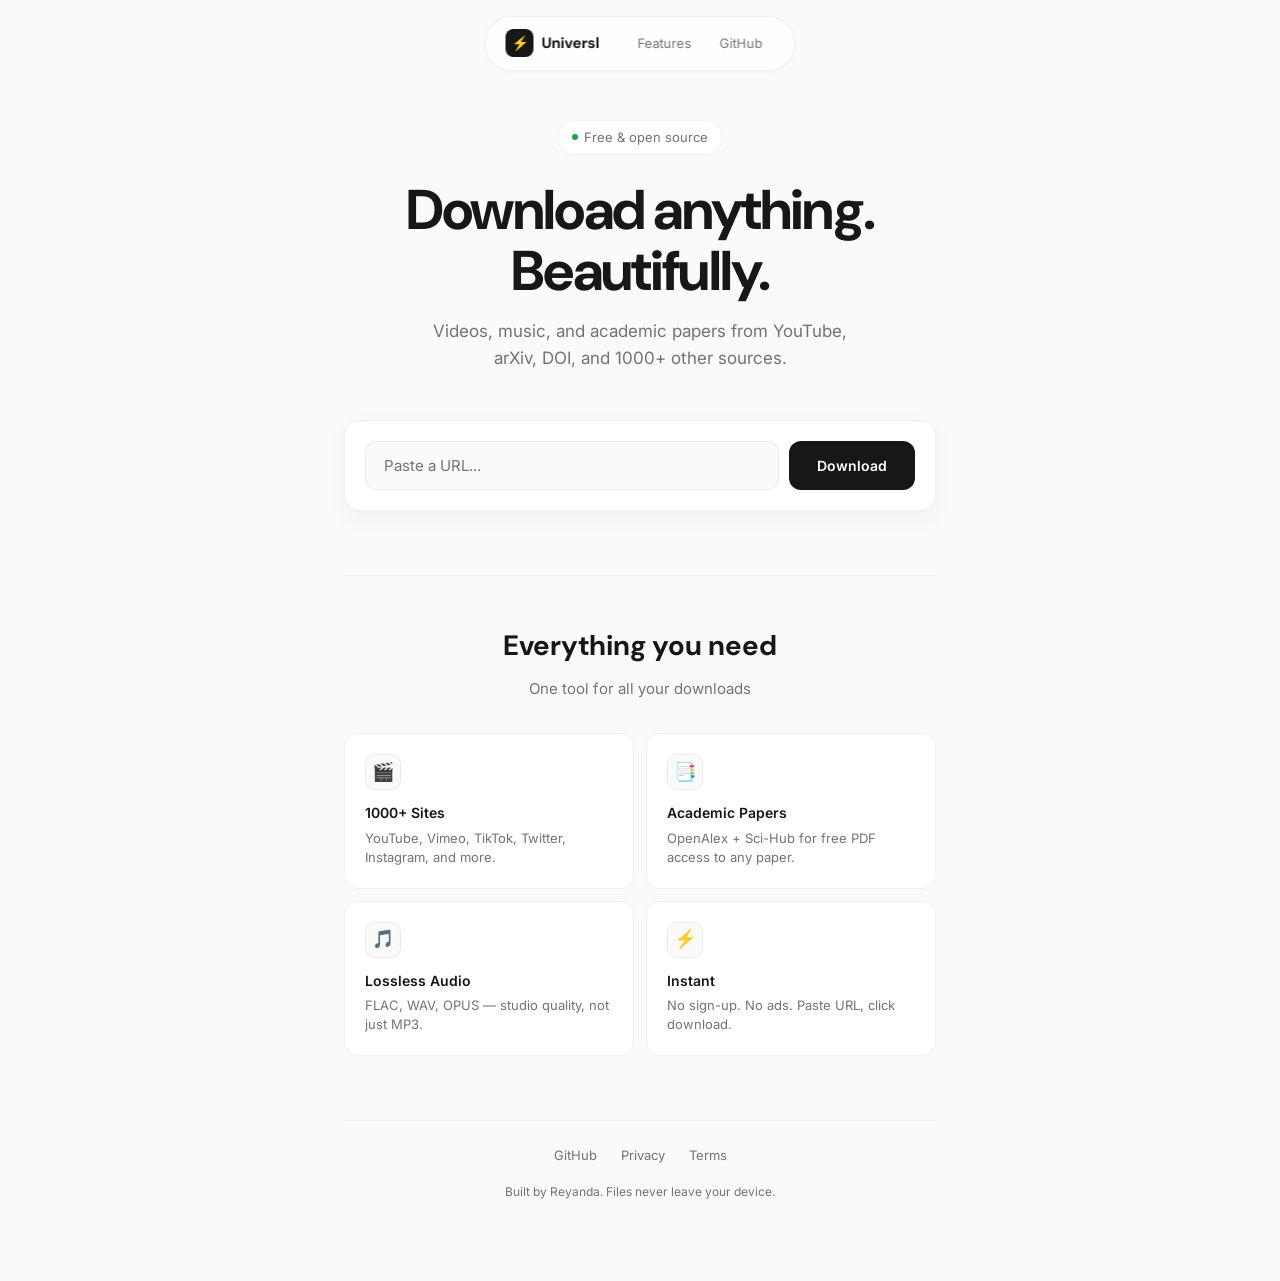
==== docs/index.html @ 2b80c31d "Add static GitHub Pages site with Sci-Hub integration - Single-file static site (docs/index.html) - " ====
<!DOCTYPE html>
<html lang="en">
<head>
    <meta charset="UTF-8">
    <meta name="viewport" content="width=device-width, initial-scale=1.0">
    <title>Universl — Download Anything</title>
    <link rel="preconnect" href="https://fonts.googleapis.com">
    <link rel="preconnect" href="https://fonts.gstatic.com" crossorigin>
    <link href="https://fonts.googleapis.com/css2?family=Inter:wght@400;500;600;700&family=DM+Sans:wght@500;700&display=swap" rel="stylesheet">
    <style>
        *, *::before, *::after { margin: 0; padding: 0; box-sizing: border-box; }

        :root {
            --bg: #fafafa;
            --fg: #171717;
            --card: #ffffff;
            --muted: #737373;
            --border: rgba(0,0,0,0.06);
            --border-strong: rgba(0,0,0,0.1);
            --primary: #171717;
            --primary-fg: #ffffff;
            --success: #16a34a;
            --error: #dc2626;
            --radius: 1rem;
            --font-body: 'Inter', -apple-system, sans-serif;
            --font-display: 'DM Sans', -apple-system, sans-serif;
        }

        @media (prefers-color-scheme: dark) {
            :root {
                --bg: #0a0a0a;
                --fg: #ededed;
                --card: #141414;
                --muted: #a3a3a3;
                --border: rgba(255,255,255,0.06);
                --border-strong: rgba(255,255,255,0.1);
                --primary: #ededed;
                --primary-fg: #0a0a0a;
            }
        }

        body {
            font-family: var(--font-body);
            background: var(--bg);
            color: var(--fg);
            min-height: 100vh;
            -webkit-font-smoothing: antialiased;
            line-height: 1.6;
        }

        @keyframes fade-up {
            from { opacity: 0; transform: translateY(16px); }
            to { opacity: 1; transform: translateY(0); }
        }

        @keyframes fade-in { from { opacity: 0; } to { opacity: 1; } }

        @keyframes pulse-ring {
            0% { transform: scale(0.9); opacity: 1; }
            100% { transform: scale(1.5); opacity: 0; }
        }

        @keyframes spin { to { transform: rotate(360deg); } }

        .animate-fade-up { animation: fade-up 0.5s ease-out both; }

        /* Navbar */
        .navbar {
            position: fixed; top: 16px; left: 50%; transform: translateX(-50%); z-index: 100;
            display: flex; align-items: center; gap: 10px; padding: 10px 20px;
            background: rgba(255,255,255,0.8); backdrop-filter: blur(20px) saturate(180%);
            -webkit-backdrop-filter: blur(20px) saturate(180%);
            border: 1px solid var(--border); border-radius: 100px;
            box-shadow: 0 1px 3px rgba(0,0,0,0.04);
        }

        @media (prefers-color-scheme: dark) { .navbar { background: rgba(20,20,20,0.8); } }

        .nav-logo { display: flex; align-items: center; gap: 8px; text-decoration: none; color: var(--fg); }
        .nav-logo-icon { width: 28px; height: 28px; background: var(--fg); border-radius: 8px; display: flex; align-items: center; justify-content: center; font-size: 14px; }
        .nav-logo-text { font-family: var(--font-display); font-weight: 700; font-size: 15px; }

        .nav-links { display: flex; align-items: center; gap: 4px; margin-left: 16px; }
        .nav-link { padding: 6px 12px; font-size: 13px; color: var(--muted); text-decoration: none; border-radius: 100px; transition: all 0.2s; }
        .nav-link:hover { color: var(--fg); background: var(--border); }

        /* Container */
        .container { max-width: 640px; margin: 0 auto; padding: 120px 24px 80px; }

        /* Hero */
        .hero { text-align: center; margin-bottom: 48px; }

        .pill-badge {
            display: inline-flex; align-items: center; gap: 6px; padding: 6px 14px;
            background: var(--card); border: 1px solid var(--border); border-radius: 100px;
            font-size: 13px; color: var(--muted); margin-bottom: 24px;
            animation: fade-up 0.5s ease-out both;
        }

        .pill-dot { width: 6px; height: 6px; background: var(--success); border-radius: 50%; animation: pulse-ring 2s ease-out infinite; }

        .hero h1 {
            font-family: var(--font-display); font-size: clamp(36px, 8vw, 56px);
            font-weight: 700; line-height: 1.1; letter-spacing: -0.03em;
            animation: fade-up 0.5s ease-out 0.1s both;
        }

        .hero p { margin-top: 16px; font-size: 17px; color: var(--muted); max-width: 440px; margin-left: auto; margin-right: auto; animation: fade-up 0.5s ease-out 0.2s both; }

        /* Input Card */
        .input-card {
            background: var(--card); border: 1px solid var(--border); border-radius: 16px; padding: 20px;
            box-shadow: 0 1px 3px rgba(0,0,0,0.02), 0 8px 24px rgba(0,0,0,0.04);
            animation: fade-up 0.5s ease-out 0.3s both;
        }

        .input-row { display: flex; gap: 10px; }

        .url-input {
            flex: 1; padding: 14px 18px; background: var(--bg); border: 1px solid var(--border);
            border-radius: 12px; font-size: 15px; font-family: var(--font-body); color: var(--fg);
            transition: all 0.2s;
        }

        .url-input:focus { outline: none; border-color: var(--border-strong); box-shadow: 0 0 0 4px rgba(0,0,0,0.03); }
        @media (prefers-color-scheme: dark) { .url-input:focus { box-shadow: 0 0 0 4px rgba(255,255,255,0.03); } }
        .url-input::placeholder { color: var(--muted); }

        /* Button */
        .btn-primary {
            padding: 14px 28px; background: var(--primary); color: var(--primary-fg); border: none;
            border-radius: 12px; font-size: 14px; font-weight: 600; font-family: var(--font-body);
            cursor: pointer; transition: all 0.2s cubic-bezier(0.4,0,0.2,1); white-space: nowrap;
            display: flex; align-items: center; gap: 8px;
        }

        .btn-primary:hover { transform: scale(1.02); box-shadow: 0 4px 12px rgba(0,0,0,0.15); }
        .btn-primary:active { transform: scale(0.98); }
        .btn-primary:disabled { opacity: 0.5; cursor: not-allowed; transform: none; }

        .btn-primary .spinner { display: none; width: 16px; height: 16px; border: 2px solid rgba(255,255,255,0.3); border-top-color: currentColor; border-radius: 50%; animation: spin 0.7s linear infinite; }
        .btn-primary.loading .spinner { display: block; }
        .btn-primary.loading .btn-label { display: none; }

        /* Type Badge */
        .type-badge {
            display: none; align-items: center; gap: 10px; padding: 12px 16px;
            background: var(--bg); border: 1px solid var(--border); border-radius: 12px;
            margin-top: 12px; animation: fade-in 0.3s ease-out;
        }
        .type-badge.active { display: flex; }

        .type-icon { width: 36px; height: 36px; background: var(--card); border: 1px solid var(--border); border-radius: 10px; display: flex; align-items: center; justify-content: center; font-size: 18px; }
        .type-info { flex: 1; }
        .type-label { font-size: 14px; font-weight: 600; }
        .type-hint { font-size: 12px; color: var(--muted); }

        /* Options */
        .options { display: none; margin-top: 16px; padding-top: 16px; border-top: 1px solid var(--border); animation: fade-in 0.3s ease-out; }
        .options.active { display: block; }
        .options-label { font-size: 12px; font-weight: 600; color: var(--muted); text-transform: uppercase; letter-spacing: 0.05em; margin-bottom: 12px; }

        /* Quality Grid */
        .quality-grid { display: grid; grid-template-columns: repeat(3, 1fr); gap: 8px; margin-bottom: 16px; }

        .quality-card {
            position: relative; padding: 16px 12px; background: var(--bg); border: 1.5px solid var(--border);
            border-radius: 12px; cursor: pointer; transition: all 0.2s cubic-bezier(0.4,0,0.2,1); text-align: center;
        }
        .quality-card:hover { border-color: var(--border-strong); transform: translateY(-1px); }
        .quality-card.selected { border-color: var(--fg); background: var(--fg); }
        .quality-card.selected .quality-res, .quality-card.selected .quality-desc { color: var(--primary-fg); }

        .quality-badge { position: absolute; top: -6px; right: -6px; padding: 2px 8px; background: var(--fg); color: var(--primary-fg); font-size: 9px; font-weight: 700; border-radius: 6px; letter-spacing: 0.05em; }
        .quality-card.selected .quality-badge { background: var(--primary-fg); color: var(--fg); }

        .quality-res { font-family: var(--font-display); font-size: 18px; font-weight: 700; color: var(--fg); }
        .quality-desc { font-size: 11px; color: var(--muted); margin-top: 2px; }

        /* Audio Toggle */
        .audio-toggle { display: flex; background: var(--bg); border: 1px solid var(--border); border-radius: 10px; padding: 3px; margin-bottom: 16px; }
        .audio-toggle-btn {
            flex: 1; padding: 10px; background: transparent; border: none; border-radius: 8px;
            font-size: 13px; font-weight: 500; font-family: var(--font-body); color: var(--muted);
            cursor: pointer; transition: all 0.2s; display: flex; align-items: center; justify-content: center; gap: 6px;
        }
        .audio-toggle-btn.active { background: var(--card); color: var(--fg); box-shadow: 0 1px 3px rgba(0,0,0,0.06); }

        /* Audio Formats */
        .audio-formats { display: none; gap: 6px; margin-bottom: 16px; flex-wrap: wrap; }
        .audio-formats.active { display: flex; }

        .audio-chip {
            padding: 8px 14px; background: var(--bg); border: 1.5px solid var(--border); border-radius: 100px;
            font-size: 12px; font-weight: 500; cursor: pointer; transition: all 0.2s;
            display: flex; align-items: center; gap: 6px;
        }
        .audio-chip:hover { border-color: var(--border-strong); }
        .audio-chip.selected { background: var(--fg); border-color: var(--fg); color: var(--primary-fg); }

        .lossless-badge { font-size: 9px; padding: 2px 6px; background: rgba(22,163,74,0.1); color: var(--success); border-radius: 100px; font-weight: 600; }
        .audio-chip.selected .lossless-badge { background: rgba(255,255,255,0.2); color: var(--primary-fg); }

        /* Toggle */
        .toggle-row { display: flex; align-items: center; justify-content: space-between; padding-top: 12px; border-top: 1px solid var(--border); }
        .toggle-text { font-size: 13px; color: var(--muted); }
        .toggle {
            position: relative; width: 40px; height: 22px; background: var(--border-strong);
            border-radius: 11px; cursor: pointer; transition: background 0.2s;
        }
        .toggle.active { background: var(--fg); }
        .toggle::after { content: ''; position: absolute; top: 3px; left: 3px; width: 16px; height: 16px; background: var(--card); border-radius: 50%; transition: transform 0.2s; box-shadow: 0 1px 2px rgba(0,0,0,0.1); }
        .toggle.active::after { transform: translateX(18px); background: var(--primary-fg); }

        /* Progress */
        .progress-section { display: none; margin-top: 20px; animation: fade-in 0.3s ease-out; }
        .progress-section.active { display: block; }

        .progress-card { background: var(--card); border: 1px solid var(--border); border-radius: 16px; padding: 20px; box-shadow: 0 1px 3px rgba(0,0,0,0.02), 0 8px 24px rgba(0,0,0,0.04); }

        /* Phases */
        .phases { display: flex; justify-content: space-between; margin-bottom: 20px; position: relative; }
        .phases::before { content: ''; position: absolute; top: 14px; left: 44px; right: 44px; height: 2px; background: var(--border); }
        .phase { display: flex; flex-direction: column; align-items: center; gap: 8px; z-index: 1; }
        .phase-dot { width: 30px; height: 30px; border-radius: 50%; background: var(--bg); border: 2px solid var(--border); display: flex; align-items: center; justify-content: center; font-size: 12px; font-weight: 600; color: var(--muted); transition: all 0.3s; }
        .phase.active .phase-dot { background: var(--fg); border-color: var(--fg); color: var(--primary-fg); box-shadow: 0 0 0 4px rgba(0,0,0,0.06); }
        @media (prefers-color-scheme: dark) { .phase.active .phase-dot { box-shadow: 0 0 0 4px rgba(255,255,255,0.06); } }
        .phase.done .phase-dot { background: var(--success); border-color: var(--success); color: white; }
        .phase-label { font-size: 11px; font-weight: 500; color: var(--muted); }
        .phase.active .phase-label { color: var(--fg); font-weight: 600; }
        .phase.done .phase-label { color: var(--success); }

        /* Progress Bar */
        .progress-bar { height: 6px; background: var(--border); border-radius: 3px; overflow: hidden; margin-bottom: 16px; }
        .progress-fill { height: 100%; background: var(--fg); border-radius: 3px; transition: width 0.3s ease; width: 0%; }

        /* Stats */
        .stats { display: grid; grid-template-columns: repeat(4, 1fr); gap: 12px; }
        .stat { text-align: center; }
        .stat-label { font-size: 10px; text-transform: uppercase; letter-spacing: 0.05em; color: var(--muted); margin-bottom: 4px; }
        .stat-value { font-family: var(--font-display); font-size: 16px; font-weight: 700; }

        /* Status Bar */
        .status-bar { display: none; align-items: center; gap: 8px; margin-top: 16px; padding: 12px 16px; border-radius: 12px; font-size: 13px; font-weight: 500; animation: fade-in 0.3s ease-out; }
        .status-bar.active { display: flex; }
        .status-bar.loading { background: var(--bg); border: 1px solid var(--border); color: var(--fg); }
        .status-bar.success { background: rgba(22,163,74,0.08); border: 1px solid rgba(22,163,74,0.2); color: var(--success); }
        .status-bar.error { background: rgba(220,38,38,0.08); border: 1px solid rgba(220,38,38,0.2); color: var(--error); }
        .status-dot { width: 8px; height: 8px; border-radius: 50%; background: currentColor; animation: pulse-ring 1.5s ease-out infinite; }

        /* Paper Info */
        .paper-info { display: none; margin-top: 16px; padding: 16px; background: var(--bg); border: 1px solid var(--border); border-radius: 12px; animation: fade-in 0.3s ease-out; }
        .paper-info.active { display: block; }
        .paper-title { font-size: 14px; font-weight: 600; margin-bottom: 6px; line-height: 1.4; }
        .paper-authors { font-size: 12px; color: var(--muted); margin-bottom: 8px; }
        .paper-meta { display: flex; gap: 16px; font-size: 11px; color: var(--muted); }

        /* Features */
        .features { margin-top: 64px; padding-top: 48px; border-top: 1px solid var(--border); }
        .features h2 { font-family: var(--font-display); font-size: 28px; font-weight: 700; text-align: center; margin-bottom: 8px; }
        .features > p { text-align: center; color: var(--muted); font-size: 15px; margin-bottom: 32px; }

        .feature-grid { display: grid; grid-template-columns: repeat(2, 1fr); gap: 12px; }
        .feature-card { padding: 20px; background: var(--card); border: 1px solid var(--border); border-radius: 14px; transition: all 0.2s cubic-bezier(0.4,0,0.2,1); }
        .feature-card:hover { transform: translateY(-2px); box-shadow: 0 4px 12px rgba(0,0,0,0.04); }
        .feature-icon { width: 36px; height: 36px; background: var(--bg); border: 1px solid var(--border); border-radius: 10px; display: flex; align-items: center; justify-content: center; font-size: 18px; margin-bottom: 12px; }
        .feature-title { font-size: 14px; font-weight: 600; margin-bottom: 4px; }
        .feature-desc { font-size: 13px; color: var(--muted); line-height: 1.5; }

        /* Footer */
        .footer { margin-top: 64px; padding-top: 24px; border-top: 1px solid var(--border); text-align: center; }
        .footer-links { display: flex; justify-content: center; gap: 24px; margin-bottom: 16px; }
        .footer-link { font-size: 13px; color: var(--muted); text-decoration: none; transition: color 0.2s; }
        .footer-link:hover { color: var(--fg); }
        .footer-copy { font-size: 12px; color: var(--muted); }

        @media (max-width: 480px) {
            .container { padding: 100px 16px 60px; }
            .quality-grid { grid-template-columns: repeat(2, 1fr); }
            .feature-grid { grid-template-columns: 1fr; }
            .stats { grid-template-columns: repeat(2, 1fr); }
            .nav-links { display: none; }
        }
    </style>
</head>
<body>
    <nav class="navbar">
        <a href="/" class="nav-logo">
            <div class="nav-logo-icon">⚡</div>
            <span class="nav-logo-text">Universl</span>
        </a>
        <div class="nav-links">
            <a href="#features" class="nav-link">Features</a>
            <a href="https://github.com/Reyanda/youtube-downloader" target="_blank" class="nav-link">GitHub</a>
        </div>
    </nav>

    <div class="container">
        <section class="hero">
            <div class="pill-badge">
                <span class="pill-dot"></span>
                Free & open source
            </div>
            <h1>Download anything.<br>Beautifully.</h1>
            <p>Videos, music, and academic papers from YouTube, arXiv, DOI, and 1000+ other sources.</p>
        </section>

        <div class="input-card">
            <div class="input-row">
                <input type="text" class="url-input" id="urlInput" placeholder="Paste a URL..." autocomplete="off" spellcheck="false">
                <button class="btn-primary" id="downloadBtn" onclick="startDownload()">
                    <span class="btn-label">Download</span>
                    <div class="spinner"></div>
                </button>
            </div>

            <div class="type-badge" id="typeBadge">
                <div class="type-icon" id="typeIcon">🎬</div>
                <div class="type-info">
                    <div class="type-label" id="typeLabel">Video</div>
                    <div class="type-hint" id="typeHint">YouTube, Vimeo, TikTok + 1000 more</div>
                </div>
            </div>

            <div class="options" id="optionsPanel">
                <div id="videoOptions">
                    <div class="options-label">Quality</div>
                    <div class="quality-grid">
                        <div class="quality-card" data-q="2160p" onclick="pickQuality(this)">
                            <span class="quality-badge">4K</span>
                            <div class="quality-res">2160p</div>
                            <div class="quality-desc">Ultra HD</div>
                        </div>
                        <div class="quality-card" data-q="1440p" onclick="pickQuality(this)">
                            <span class="quality-badge">2K</span>
                            <div class="quality-res">1440p</div>
                            <div class="quality-desc">Quad HD</div>
                        </div>
                        <div class="quality-card selected" data-q="1080p" onclick="pickQuality(this)">
                            <span class="quality-badge">FHD</span>
                            <div class="quality-res">1080p</div>
                            <div class="quality-desc">Full HD</div>
                        </div>
                        <div class="quality-card" data-q="720p" onclick="pickQuality(this)">
                            <span class="quality-badge">HD</span>
                            <div class="quality-res">720p</div>
                            <div class="quality-desc">Standard</div>
                        </div>
                        <div class="quality-card" data-q="480p" onclick="pickQuality(this)">
                            <div class="quality-res">480p</div>
                            <div class="quality-desc">Mobile</div>
                        </div>
                        <div class="quality-card" data-q="360p" onclick="pickQuality(this)">
                            <div class="quality-res">360p</div>
                            <div class="quality-desc">Light</div>
                        </div>
                    </div>

                    <div class="options-label">Audio</div>
                    <div class="audio-toggle">
                        <button class="audio-toggle-btn active" data-mode="video" onclick="setMode('video')">🎬 Video + Audio</button>
                        <button class="audio-toggle-btn" data-mode="audio" onclick="setMode('audio')">🎵 Audio Only</button>
                    </div>

                    <div class="audio-formats" id="audioFormats">
                        <div class="audio-chip" data-fmt="mp3" onclick="pickAudio(this)">MP3 <span style="color:var(--muted);font-size:10px">320k</span></div>
                        <div class="audio-chip" data-fmt="flac" onclick="pickAudio(this)">FLAC <span class="lossless-badge">Lossless</span></div>
                        <div class="audio-chip" data-fmt="wav" onclick="pickAudio(this)">WAV <span class="lossless-badge">Lossless</span></div>
                        <div class="audio-chip" data-fmt="opus" onclick="pickAudio(this)">OPUS <span style="color:var(--muted);font-size:10px">256k</span></div>
                        <div class="audio-chip" data-fmt="aac" onclick="pickAudio(this)">AAC <span style="color:var(--muted);font-size:10px">256k</span></div>
                    </div>

                    <div class="toggle-row">
                        <span class="toggle-text">Include subtitles</span>
                        <div class="toggle" id="subtitlesToggle" onclick="toggleSubtitles()"></div>
                    </div>
                </div>

                <div id="articleOptions" style="display:none">
                    <div class="options-label">Output</div>
                    <div class="audio-formats active">
                        <div class="audio-chip selected" data-fmt="pdf" onclick="pickArticleFmt(this)">📄 PDF Paper</div>
                        <div class="audio-chip" data-fmt="info" onclick="pickArticleFmt(this)">ℹ️ Metadata Only</div>
                    </div>
                </div>
            </div>
        </div>

        <div class="progress-section" id="progressSection">
            <div class="progress-card">
                <div class="phases">
                    <div class="phase" id="phase1"><div class="phase-dot">1</div><span class="phase-label">Resolve</span></div>
                    <div class="phase" id="phase2"><div class="phase-dot">2</div><span class="phase-label">Fetch</span></div>
                    <div class="phase" id="phase3"><div class="phase-dot">3</div><span class="phase-label">Ready</span></div>
                </div>
                <div class="progress-bar"><div class="progress-fill" id="progressFill"></div></div>
                <div class="stats">
                    <div class="stat"><div class="stat-label">Progress</div><div class="stat-value" id="statProgress">0%</div></div>
                    <div class="stat"><div class="stat-label">Speed</div><div class="stat-value" id="statSpeed">—</div></div>
                    <div class="stat"><div class="stat-label">ETA</div><div class="stat-value" id="statEta">—</div></div>
                    <div class="stat"><div class="stat-label">Status</div><div class="stat-value" id="statStatus">Waiting</div></div>
                </div>
                <div class="paper-info" id="paperInfo">
                    <div class="paper-title" id="paperTitle"></div>
                    <div class="paper-authors" id="paperAuthors"></div>
                    <div class="paper-meta"><span id="paperDoi"></span><span id="paperJournal"></span><span id="paperYear"></span></div>
                </div>
                <div class="status-bar" id="statusBar"><span class="status-dot"></span><span id="statusMsg">Initializing...</span></div>
            </div>
        </div>

        <section class="features" id="features">
            <h2>Everything you need</h2>
            <p>One tool for all your downloads</p>
            <div class="feature-grid">
                <div class="feature-card"><div class="feature-icon">🎬</div><div class="feature-title">1000+ Sites</div><div class="feature-desc">YouTube, Vimeo, TikTok, Twitter, Instagram, and more.</div></div>
                <div class="feature-card"><div class="feature-icon">📑</div><div class="feature-title">Academic Papers</div><div class="feature-desc">OpenAlex + Sci-Hub for free PDF access to any paper.</div></div>
                <div class="feature-card"><div class="feature-icon">🎵</div><div class="feature-title">Lossless Audio</div><div class="feature-desc">FLAC, WAV, OPUS — studio quality, not just MP3.</div></div>
                <div class="feature-card"><div class="feature-icon">⚡</div><div class="feature-title">Instant</div><div class="feature-desc">No sign-up. No ads. Paste URL, click download.</div></div>
            </div>
        </section>

        <footer class="footer">
            <div class="footer-links">
                <a href="https://github.com/Reyanda/youtube-downloader" target="_blank" class="footer-link">GitHub</a>
                <a href="#" class="footer-link">Privacy</a>
                <a href="#" class="footer-link">Terms</a>
            </div>
            <div class="footer-copy">Built by Reyanda. Files never leave your device.</div>
        </footer>
    </div>

    <script>
        // ========== CONFIG ==========
        const COBALT_API = 'https://api.cobalt.tools';
        const OPENALEX_API = 'https://api.openalex.org';
        const UNPAYWALL_EMAIL = 'download@example.com';
        const SCIHUB_URL = 'https://sci-hub.su';

        // ========== STATE ==========
        let type = 'video';
        let quality = '1080p';
        let audioFmt = null;
        let audioMode = 'video';
        let subs = false;
        let articleFmt = 'pdf';

        // ========== URL DETECTION ==========
        const input = document.getElementById('urlInput');
        let debounce;

        input.addEventListener('input', () => {
            clearTimeout(debounce);
            const url = input.value.trim();
            if (url.length > 8) debounce = setTimeout(() => detectType(url), 300);
            else hideType();
        });

        input.addEventListener('keydown', e => { if (e.key === 'Enter') startDownload(); });

        function detectType(url) {
            const u = url.toLowerCase();

            if (/^10\.\d{4,}/.test(u) || /doi\.org\/10\./.test(u) || /dx\.doi\.org\/10\./.test(u)) {
                return showTypeData('doi', '📄', 'Academic Paper (DOI)', 'DOI resolution via OpenAlex');
            }
            if (u.includes('arxiv.org')) {
                return showTypeData('arxiv', '📑', 'arXiv Paper', 'Preprint from arXiv');
            }
            if (u.includes('pubmed') || u.includes('ncbi.nlm.nih.gov')) {
                return showTypeData('pubmed', '🏥', 'PubMed Article', 'Medical literature');
            }
            if (/springer\.com|wiley\.com|sciencedirect\.com|nature\.com|science\.org|ieee\.org|acm\.org/.test(u)) {
                return showTypeData('academic', '📚', 'Academic Article', 'Journal article');
            }

            showTypeData('video', '🎬', 'Video', 'YouTube, Vimeo, TikTok + 1000 more');
        }

        function showTypeData(t, icon, label, hint) {
            type = t;
            document.getElementById('typeIcon').textContent = icon;
            document.getElementById('typeLabel').textContent = label;
            document.getElementById('typeHint').textContent = hint;
            document.getElementById('typeBadge').classList.add('active');
            document.getElementById('optionsPanel').classList.add('active');
            document.getElementById('videoOptions').style.display = t === 'video' ? 'block' : 'none';
            document.getElementById('articleOptions').style.display = t !== 'video' ? 'block' : 'none';
        }

        function hideType() {
            document.getElementById('typeBadge').classList.remove('active');
            document.getElementById('optionsPanel').classList.remove('active');
            type = 'video';
        }

        // ========== QUALITY / AUDIO ==========
        function pickQuality(el) {
            document.querySelectorAll('.quality-card').forEach(c => c.classList.remove('selected'));
            el.classList.add('selected');
            quality = el.dataset.q;
        }

        function setMode(mode) {
            audioMode = mode;
            document.querySelectorAll('.audio-toggle-btn').forEach(b => b.classList.toggle('active', b.dataset.mode === mode));
            document.getElementById('audioFormats').classList.toggle('active', mode === 'audio');
            document.querySelectorAll('.quality-card').forEach(c => c.style.opacity = mode === 'audio' ? '0.4' : '1');
            if (mode === 'audio') {
                quality = 'audio';
                document.querySelectorAll('.quality-card').forEach(c => c.classList.remove('selected'));
            } else {
                const def = document.querySelector('.quality-card[data-q="1080p"]');
                if (def) { def.classList.add('selected'); quality = '1080p'; }
            }
        }

        function pickAudio(el) {
            document.querySelectorAll('.audio-chip[data-fmt]').forEach(c => c.classList.remove('selected'));
            el.classList.add('selected');
            audioFmt = el.dataset.fmt;
        }

        function pickArticleFmt(el) {
            document.querySelectorAll('#articleOptions .audio-chip').forEach(c => c.classList.remove('selected'));
            el.classList.add('selected');
            articleFmt = el.dataset.fmt;
        }

        function toggleSubtitles() {
            subs = !subs;
            document.getElementById('subtitlesToggle').classList.toggle('active', subs);
        }

        // ========== DOWNLOAD ==========
        async function startDownload() {
            const url = input.value.trim();
            if (!url) return;

            const btn = document.getElementById('downloadBtn');
            btn.classList.add('loading');
            btn.disabled = true;
            document.getElementById('progressSection').classList.add('active');
            resetProgress();
            showStatus('loading', 'Resolving...');

            try {
                if (type === 'video') {
                    await downloadVideo(url);
                } else {
                    await downloadPaper(url);
                }
            } catch (err) {
                showStatus('error', err.message || 'Something went wrong');
            }

            btn.classList.remove('loading');
            btn.disabled = false;
        }

        // ========== VIDEO DOWNLOAD (via Cobalt) ==========
        async function downloadVideo(url) {
            setPhase('fetching');
            showStatus('loading', 'Requesting download link...');

            // Map quality to Cobalt format
            const qualityMap = {
                '2160p': '2160', '1440p': '1440', '1080p': '1080',
                '720p': '720', '480p': '480', '360p': '360'
            };

            let downloadFormat = 'mp4';
            let videoQuality = qualityMap[quality] || '1080';

            if (audioMode === 'audio' || quality === 'audio') {
                downloadFormat = audioFmt || 'mp3';
                videoQuality = 'max';
            }

            try {
                const res = await fetch(`${COBALT_API}/`, {
                    method: 'POST',
                    headers: { 'Content-Type': 'application/json', 'Accept': 'application/json' },
                    body: JSON.stringify({
                        url: url,
                        downloadMode: audioMode === 'audio' ? 'audio' : 'auto',
                        audioFormat: audioMode === 'audio' ? (audioFmt || 'mp3') : undefined,
                        videoQuality: videoQuality,
                        filenameStyle: 'basic'
                    })
                });

                const data = await res.json();

                if (data.url) {
                    setPhase('ready');
                    showStatus('success', 'Download ready — saving to your device');

                    // Trigger download
                    const a = document.createElement('a');
                    a.href = data.url;
                    a.download = data.filename || 'download';
                    a.style.display = 'none';
                    document.body.appendChild(a);
                    a.click();
                    setTimeout(() => a.remove(), 5000);

                    updateProgress({ progress: '100', speed: '—', eta: '—', status: 'complete' });
                } else if (data.error) {
                    throw new Error(data.error.message || data.error);
                } else {
                    throw new Error('No download URL received');
                }
            } catch (err) {
                // If Cobalt fails, try alternative approach
                if (err.message.includes('fetch')) {
                    showStatus('loading', 'Trying alternative method...');
                    await downloadVideoFallback(url);
                } else {
                    throw err;
                }
            }
        }

        async function downloadVideoFallback(url) {
            // Alternative: use a redirect-based approach
            showStatus('loading', 'Opening download page...');

            // Create a helper page that explains manual download
            const helperUrl = `https://www.y2mate.com/youtube/${encodeURIComponent(url)}`;
            window.open('https://cobalt.tools/', '_blank');
            showStatus('success', 'Opened Cobalt — paste your URL there');
        }

        // ========== PAPER DOWNLOAD (OpenAlex + Unpaywall) ==========
        async function downloadPaper(url) {
            setPhase('fetching');
            showStatus('loading', 'Searching academic databases...');

            const paperData = await resolvePaper(url);
            if (!paperData) throw new Error('Could not find paper metadata');

            setPhase('encoding');
            showStatus('loading', 'Preparing download...');

            document.getElementById('paperInfo').classList.add('active');
            document.getElementById('paperTitle').textContent = paperData.title;
            document.getElementById('paperAuthors').textContent = (paperData.authors || []).join(', ');
            document.getElementById('paperDoi').textContent = paperData.doi ? `DOI: ${paperData.doi}` : '';
            document.getElementById('paperJournal').textContent = paperData.journal || '';
            document.getElementById('paperYear').textContent = paperData.year || '';

            if (paperData.pdfUrl && articleFmt === 'pdf') {
                setPhase('ready');
                showStatus('success', 'PDF found — downloading');

                const a = document.createElement('a');
                a.href = paperData.pdfUrl;
                a.target = '_blank';
                a.download = `${paperData.title.substring(0, 80)}.pdf`;
                a.style.display = 'none';
                document.body.appendChild(a);
                a.click();
                setTimeout(() => a.remove(), 5000);

                updateProgress({ progress: '100', speed: '—', eta: '—', status: 'complete' });
            } else {
                // Open landing page
                setPhase('ready');
                showStatus('success', 'Opening paper page...');

                if (paperData.url) {
                    window.open(paperData.url, '_blank');
                } else if (paperData.doi) {
                    window.open(`https://doi.org/${paperData.doi}`, '_blank');
                }

                updateProgress({ progress: '100', speed: '—', eta: '—', status: 'complete' });
            }
        }

        async function resolvePaper(url) {
            let doi = null;

            // Extract DOI from various formats
            const doiMatch = url.match(/10\.\d{4,}\/[^\s&?]+/);
            if (doiMatch) doi = doiMatch[0].replace(/[)$]/g, '');

            if (url.includes('doi.org/')) {
                doi = url.split('doi.org/')[1]?.split('?')[0];
            }

            // Handle arXiv
            if (url.includes('arxiv.org')) {
                const arxivMatch = url.match(/(\d+\.\d+)/);
                if (arxivMatch) {
                    const res = await fetch(`https://export.arxiv.org/api/query?id_list=${arxivMatch[1]}`);
                    const text = await res.text();
                    const title = text.match(/<title>(.*?)<\/title>/s)?.[1]?.trim();
                    const summary = text.match(/<summary>(.*?)<\/summary>/s)?.[1]?.trim();
                    const authors = [...text.matchAll(/<name>(.*?)<\/name>/g)].map(m => m[1]);

                    return {
                        title: title || 'arXiv Paper',
                        authors: authors.slice(0, 10),
                        abstract: summary,
                        pdfUrl: `https://arxiv.org/pdf/${arxivMatch[1]}`,
                        url: `https://arxiv.org/abs/${arxivMatch[1]}`,
                        source: 'arXiv'
                    };
                }
            }

            // Try OpenAlex + Unpaywall + Sci-Hub
            if (doi) {
                let paperData = null;

                // 1. Get metadata from OpenAlex
                try {
                    const res = await fetch(`${OPENALEX_API}/works/doi:${doi}`);
                    if (res.ok) {
                        const data = await res.json();
                        const authors = (data.authorships || []).slice(0, 10).map(a => a.author?.display_name).filter(Boolean);
                        const journal = data.primary_location?.source?.display_name;

                        paperData = {
                            title: data.title,
                            authors,
                            doi,
                            journal,
                            year: data.publication_year,
                            url: `https://doi.org/${doi}`,
                            pdfUrl: null,
                            source: 'OpenAlex'
                        };
                    }
                } catch (e) { /* continue */ }

                // 2. Try Unpaywall for open access PDF
                if (paperData) {
                    try {
                        const oaRes = await fetch(`https://api.unpaywall.org/v2/${doi}?email=${UNPAYWALL_EMAIL}`);
                        if (oaRes.ok) {
                            const oa = await oaRes.json();
                            paperData.pdfUrl = oa.best_oa_location?.url_for_pdf || oa.best_oa_location?.url;
                        }
                    } catch (e) { /* continue */ }
                }

                // 3. If no PDF yet, try Sci-Hub
                if (paperData && !paperData.pdfUrl) {
                    try {
                        const scihubRes = await fetch(`${SCIHUB_URL}/${doi}`);
                        if (scihubRes.ok) {
                            const html = await scihubRes.text();
                            // Extract PDF URL from Sci-Hub page
                            const pdfMatch = html.match(/src="(https?:\/\/[^"]*\.pdf[^"]*)"/i) ||
                                             html.match(/location\.href\s*=\s*['"]([^'"]*\.pdf[^'"]*)['"]/i) ||
                                             html.match(/(https?:\/\/[^"'\s]*sci-hub[^"'\s]*\.pdf)/i);
                            if (pdfMatch) {
                                paperData.pdfUrl = pdfMatch[1];
                            } else {
                                // If no direct PDF link, use the Sci-Hub page itself
                                paperData.pdfUrl = `${SCIHUB_URL}/${doi}`;
                            }
                            paperData.scihub = true;
                        }
                    } catch (e) { /* continue */ }
                }

                if (paperData) return paperData;
            }

            // Try OpenAlex search (for URLs without DOI)
            try {
                const searchRes = await fetch(`${OPENALEX_API}/works?search=${encodeURIComponent(url)}&per_page=1`);
                if (searchRes.ok) {
                    const searchData = await searchRes.json();
                    if (searchData.results?.length) {
                        const work = searchData.results[0];
                        const authors = (work.authorships || []).slice(0, 10).map(a => a.author?.display_name).filter(Boolean);
                        const foundDoi = work.doi?.replace('https://doi.org/', '');

                        let pdfUrl = null;

                        // Try Unpaywall
                        if (foundDoi) {
                            try {
                                const oaRes = await fetch(`https://api.unpaywall.org/v2/${foundDoi}?email=${UNPAYWALL_EMAIL}`);
                                if (oaRes.ok) {
                                    const oa = await oaRes.json();
                                    pdfUrl = oa.best_oa_location?.url_for_pdf || oa.best_oa_location?.url;
                                }
                            } catch (e) { /* continue */ }
                        }

                        // Try Sci-Hub if still no PDF
                        if (!pdfUrl && foundDoi) {
                            try {
                                const scihubRes = await fetch(`${SCIHUB_URL}/${foundDoi}`);
                                if (scihubRes.ok) {
                                    const html = await scihubRes.text();
                                    const pdfMatch = html.match(/src="(https?:\/\/[^"]*\.pdf[^"]*)"/i);
                                    if (pdfMatch) {
                                        pdfUrl = pdfMatch[1];
                                    } else {
                                        pdfUrl = `${SCIHUB_URL}/${foundDoi}`;
                                    }
                                }
                            } catch (e) { /* continue */ }
                        }

                        return {
                            title: work.title,
                            authors,
                            doi: foundDoi,
                            journal: work.primary_location?.source?.display_name,
                            year: work.publication_year,
                            url: work.doi || work.id,
                            pdfUrl,
                            source: 'OpenAlex'
                        };
                    }
                }
            } catch (e) { /* continue */ }

            return null;
        }

        // ========== UI HELPERS ==========
        function setPhase(p) {
            ['phase1', 'phase2', 'phase3'].forEach(id => document.getElementById(id).className = 'phase');
            if (['init', 'starting', 'downloading', 'fetching'].includes(p)) {
                document.getElementById('phase1').classList.add('active');
            } else if (['processing', 'encoding'].includes(p)) {
                document.getElementById('phase1').classList.add('done');
                document.getElementById('phase2').classList.add('active');
            } else if (['ready', 'complete'].includes(p)) {
                document.getElementById('phase1').classList.add('done');
                document.getElementById('phase2').classList.add('done');
                document.getElementById('phase3').classList.add('active');
            }
        }

        function updateProgress(d) {
            const p = d.progress || '0';
            document.getElementById('progressFill').style.width = p + '%';
            document.getElementById('statProgress').textContent = p + '%';
            document.getElementById('statSpeed').textContent = d.speed || '—';
            document.getElementById('statEta').textContent = d.eta || '—';
            const labels = { starting: 'Init', downloading: 'Download', fetching: 'Fetch', processing: 'Process', encoding: 'Encode', complete: 'Done' };
            document.getElementById('statStatus').textContent = labels[d.status] || d.status;
        }

        function resetProgress() {
            document.getElementById('progressFill').style.width = '0%';
            document.getElementById('statProgress').textContent = '0%';
            document.getElementById('statSpeed').textContent = '—';
            document.getElementById('statEta').textContent = '—';
            document.getElementById('statStatus').textContent = 'Waiting';
            document.getElementById('paperInfo').classList.remove('active');
            document.getElementById('statusBar').classList.remove('active');
            ['phase1', 'phase2', 'phase3'].forEach(id => document.getElementById(id).className = 'phase');
        }

        function showStatus(t, msg) {
            const bar = document.getElementById('statusBar');
            bar.className = 'status-bar active ' + t;
            document.getElementById('statusMsg').textContent = msg;
        }
    </script>
</body>
</html>
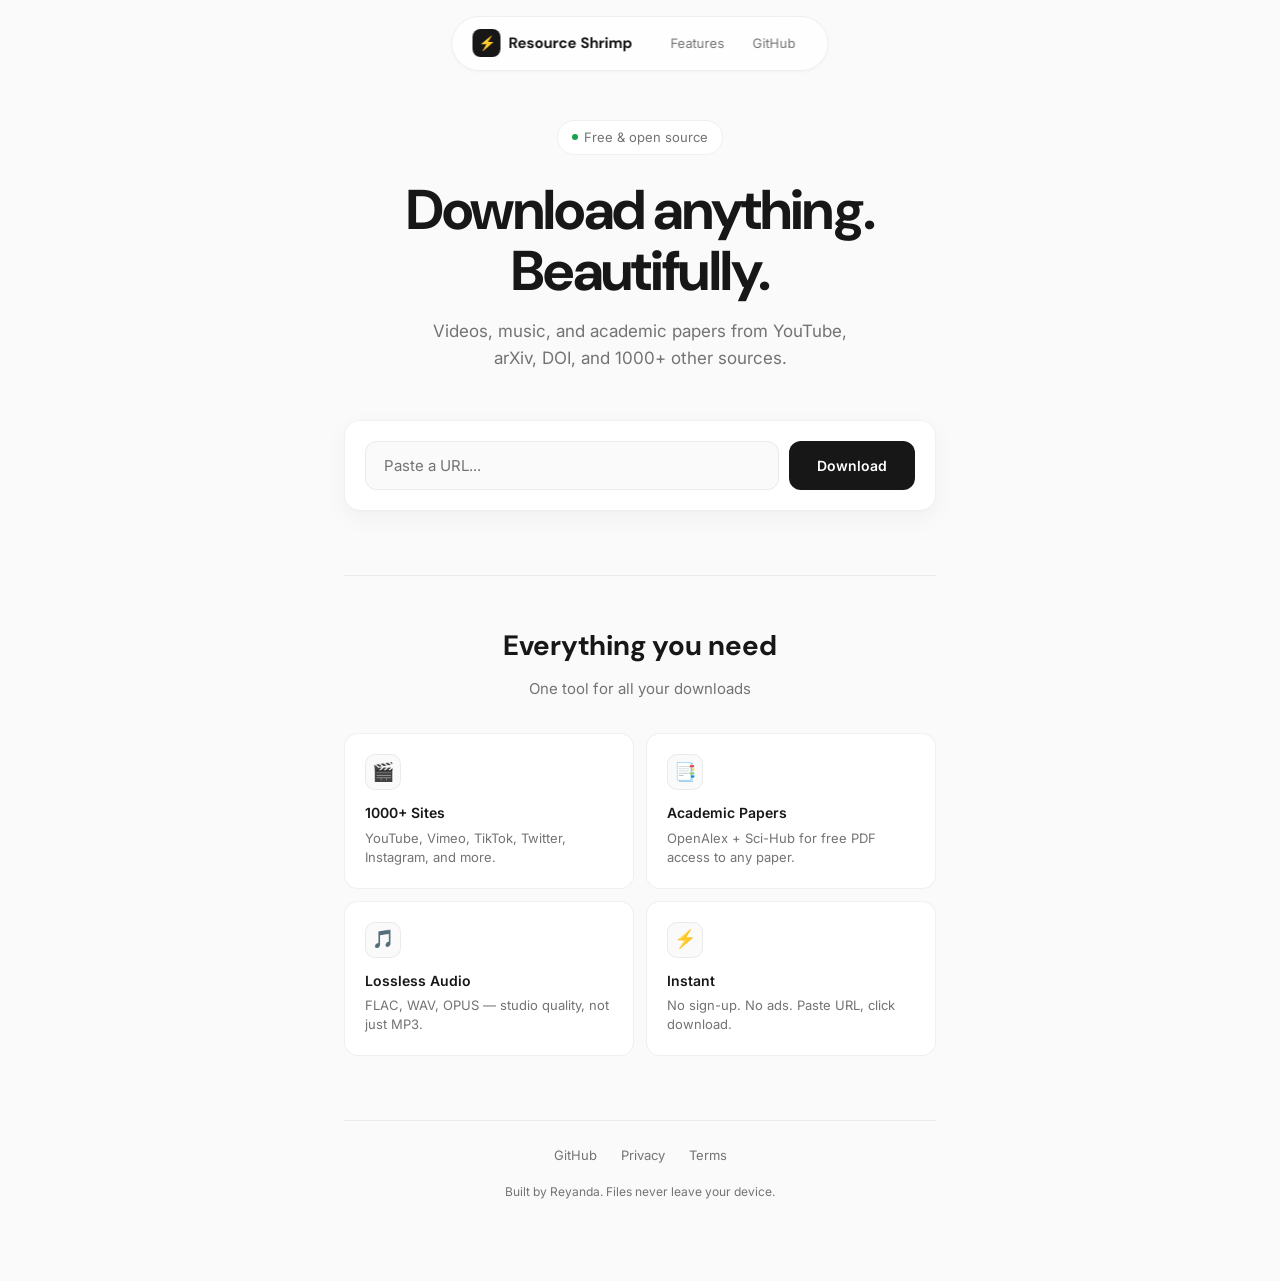
==== commit d301fd26: "Fix video download - multiple Cobalt instances + better error handling" ====
--- a/docs/index.html
+++ b/docs/index.html
@@ -3,7 +3,7 @@
 <head>
     <meta charset="UTF-8">
     <meta name="viewport" content="width=device-width, initial-scale=1.0">
-    <title>Universl — Download Anything</title>
+    <title>Resource Shrimp — Download Anything</title>
     <link rel="preconnect" href="https://fonts.googleapis.com">
     <link rel="preconnect" href="https://fonts.gstatic.com" crossorigin>
     <link href="https://fonts.googleapis.com/css2?family=Inter:wght@400;500;600;700&family=DM+Sans:wght@500;700&display=swap" rel="stylesheet">
@@ -201,6 +201,98 @@
         .lossless-badge { font-size: 9px; padding: 2px 6px; background: rgba(22,163,74,0.1); color: var(--success); border-radius: 100px; font-weight: 600; }
         .audio-chip.selected .lossless-badge { background: rgba(255,255,255,0.2); color: var(--primary-fg); }
 
+        /* Access Grid */
+        .access-grid { display: grid; grid-template-columns: repeat(2, 1fr); gap: 8px; margin-bottom: 12px; }
+
+        .access-btn {
+            display: flex; align-items: center; gap: 12px; padding: 14px;
+            background: var(--bg); border: 1.5px solid var(--border); border-radius: 12px;
+            cursor: pointer; transition: all 0.2s cubic-bezier(0.4,0,0.2,1); text-align: left;
+            font-family: var(--font-body);
+        }
+        .access-btn:hover { border-color: var(--border-strong); transform: translateY(-1px); }
+        .access-btn:active { transform: scale(0.98); }
+
+        .access-icon { font-size: 20px; }
+        .access-text { display: flex; flex-direction: column; }
+        .access-title { font-size: 13px; font-weight: 600; color: var(--fg); }
+        .access-desc { font-size: 11px; color: var(--muted); }
+
+        /* Modal */
+        .modal-overlay {
+            display: none; position: fixed; inset: 0; background: rgba(0,0,0,0.5);
+            backdrop-filter: blur(4px); z-index: 200; align-items: center; justify-content: center;
+            padding: 20px; animation: fade-in 0.2s ease-out;
+        }
+        .modal-overlay.active { display: flex; }
+
+        .modal {
+            background: var(--card); border: 1px solid var(--border); border-radius: 16px;
+            width: 100%; max-width: 480px; max-height: 80vh; overflow: hidden;
+            box-shadow: 0 20px 60px rgba(0,0,0,0.2); animation: fade-up 0.3s ease-out;
+        }
+
+        .modal-header {
+            display: flex; align-items: center; justify-content: space-between;
+            padding: 16px 20px; border-bottom: 1px solid var(--border);
+        }
+        .modal-title { font-family: var(--font-display); font-size: 18px; font-weight: 700; }
+        .modal-close {
+            width: 32px; height: 32px; border-radius: 8px; border: none; background: var(--bg);
+            cursor: pointer; font-size: 18px; display: flex; align-items: center; justify-content: center;
+            transition: all 0.2s; color: var(--muted);
+        }
+        .modal-close:hover { background: var(--border); color: var(--fg); }
+
+        .modal-body { padding: 20px; overflow-y: auto; max-height: calc(80vh - 140px); }
+
+        .modal-search {
+            width: 100%; padding: 12px 16px; background: var(--bg); border: 1px solid var(--border);
+            border-radius: 10px; font-size: 14px; font-family: var(--font-body); color: var(--fg);
+            margin-bottom: 16px;
+        }
+        .modal-search:focus { outline: none; border-color: var(--border-strong); }
+
+        .institution-list { display: flex; flex-direction: column; gap: 6px; }
+
+        .institution-item {
+            display: flex; align-items: center; gap: 12px; padding: 12px;
+            border-radius: 10px; cursor: pointer; transition: all 0.2s;
+            border: 1px solid transparent;
+        }
+        .institution-item:hover { background: var(--bg); border-color: var(--border); }
+
+        .inst-icon {
+            width: 36px; height: 36px; border-radius: 8px; background: var(--bg);
+            border: 1px solid var(--border); display: flex; align-items: center; justify-content: center;
+            font-size: 16px;
+        }
+
+        .inst-name { font-size: 14px; font-weight: 500; }
+        .inst-region { font-size: 12px; color: var(--muted); }
+
+        .r4l-card {
+            padding: 20px; background: linear-gradient(135deg, rgba(22,163,74,0.05), rgba(59,130,246,0.05));
+            border: 1px solid rgba(22,163,74,0.2); border-radius: 12px; margin-bottom: 16px;
+        }
+        .r4l-title { font-size: 16px; font-weight: 700; margin-bottom: 8px; display: flex; align-items: center; gap: 8px; }
+        .r4l-desc { font-size: 13px; color: var(--muted); line-height: 1.6; margin-bottom: 12px; }
+        .r4l-regions { font-size: 12px; color: var(--success); font-weight: 500; }
+
+        .r4l-btn {
+            display: inline-flex; align-items: center; gap: 8px; padding: 10px 20px;
+            background: var(--success); color: white; border: none; border-radius: 10px;
+            font-size: 14px; font-weight: 600; cursor: pointer; transition: all 0.2s;
+            font-family: var(--font-body);
+        }
+        .r4l-btn:hover { transform: scale(1.02); box-shadow: 0 4px 12px rgba(22,163,74,0.3); }
+
+        .modal-footer {
+            padding: 16px 20px; border-top: 1px solid var(--border);
+            font-size: 12px; color: var(--muted); text-align: center;
+        }
+        .modal-footer a { color: var(--fg); text-decoration: underline; }
+
         /* Toggle */
         .toggle-row { display: flex; align-items: center; justify-content: space-between; padding-top: 12px; border-top: 1px solid var(--border); }
         .toggle-text { font-size: 13px; color: var(--muted); }
@@ -287,7 +379,7 @@
     <nav class="navbar">
         <a href="/" class="nav-logo">
             <div class="nav-logo-icon">⚡</div>
-            <span class="nav-logo-text">Universl</span>
+            <span class="nav-logo-text">Resource Shrimp</span>
         </a>
         <div class="nav-links">
             <a href="#features" class="nav-link">Features</a>
@@ -377,7 +469,39 @@
                 </div>
 
                 <div id="articleOptions" style="display:none">
-                    <div class="options-label">Output</div>
+                    <div class="options-label">Access Method</div>
+                    <div class="access-grid">
+                        <button class="access-btn" onclick="openInstitutionalLogin()">
+                            <span class="access-icon">🏛️</span>
+                            <span class="access-text">
+                                <span class="access-title">Institution Login</span>
+                                <span class="access-desc">University or research lab</span>
+                            </span>
+                        </button>
+                        <button class="access-btn" onclick="openResearch4Life()">
+                            <span class="access-icon">🌍</span>
+                            <span class="access-text">
+                                <span class="access-title">Research4Life</span>
+                                <span class="access-desc">Free for developing regions</span>
+                            </span>
+                        </button>
+                        <button class="access-btn" onclick="openSciHub()">
+                            <span class="access-icon">📚</span>
+                            <span class="access-text">
+                                <span class="access-title">Sci-Hub</span>
+                                <span class="access-desc">Open access mirror</span>
+                            </span>
+                        </button>
+                        <button class="access-btn" onclick="openOpenAccess()">
+                            <span class="access-icon">🔓</span>
+                            <span class="access-text">
+                                <span class="access-title">Open Access</span>
+                                <span class="access-desc">Unpaywall + DOAJ</span>
+                            </span>
+                        </button>
+                    </div>
+
+                    <div class="options-label" style="margin-top:16px">Output</div>
                     <div class="audio-formats active">
                         <div class="audio-chip selected" data-fmt="pdf" onclick="pickArticleFmt(this)">📄 PDF Paper</div>
                         <div class="audio-chip" data-fmt="info" onclick="pickArticleFmt(this)">ℹ️ Metadata Only</div>
@@ -551,7 +675,11 @@
                     await downloadPaper(url);
                 }
             } catch (err) {
-                showStatus('error', err.message || 'Something went wrong');
+                const msg = typeof err === 'string' ? err :
+                           err?.message ? err.message :
+                           typeof err === 'object' ? JSON.stringify(err) :
+                           'Something went wrong';
+                showStatus('error', msg);
             }
 
             btn.classList.remove('loading');
@@ -569,67 +697,91 @@
                 '720p': '720', '480p': '480', '360p': '360'
             };
 
-            let downloadFormat = 'mp4';
             let videoQuality = qualityMap[quality] || '1080';
-
-            if (audioMode === 'audio' || quality === 'audio') {
-                downloadFormat = audioFmt || 'mp3';
-                videoQuality = 'max';
-            }
-
-            try {
-                const res = await fetch(`${COBALT_API}/`, {
-                    method: 'POST',
-                    headers: { 'Content-Type': 'application/json', 'Accept': 'application/json' },
-                    body: JSON.stringify({
+            let isAudioOnly = audioMode === 'audio' || quality === 'audio';
+
+            // Try multiple Cobalt instances
+            const instances = [
+                'https://api.cobalt.tools',
+                'https://cobalt-api.kwiatekmiki.com',
+                'https://co.wuk.sh'
+            ];
+
+            let lastError = null;
+
+            for (const instance of instances) {
+                try {
+                    showStatus('loading', `Trying ${new URL(instance).hostname}...`);
+
+                    const body = {
                         url: url,
-                        downloadMode: audioMode === 'audio' ? 'audio' : 'auto',
-                        audioFormat: audioMode === 'audio' ? (audioFmt || 'mp3') : undefined,
-                        videoQuality: videoQuality,
+                        videoQuality: isAudioOnly ? 'max' : videoQuality,
                         filenameStyle: 'basic'
-                    })
-                });
-
-                const data = await res.json();
-
-                if (data.url) {
-                    setPhase('ready');
-                    showStatus('success', 'Download ready — saving to your device');
-
-                    // Trigger download
-                    const a = document.createElement('a');
-                    a.href = data.url;
-                    a.download = data.filename || 'download';
-                    a.style.display = 'none';
-                    document.body.appendChild(a);
-                    a.click();
-                    setTimeout(() => a.remove(), 5000);
-
-                    updateProgress({ progress: '100', speed: '—', eta: '—', status: 'complete' });
-                } else if (data.error) {
-                    throw new Error(data.error.message || data.error);
-                } else {
-                    throw new Error('No download URL received');
+                    };
+
+                    if (isAudioOnly) {
+                        body.downloadMode = 'audio';
+                        body.audioFormat = audioFmt || 'mp3';
+                    }
+
+                    const res = await fetch(`${instance}/`, {
+                        method: 'POST',
+                        headers: {
+                            'Content-Type': 'application/json',
+                            'Accept': 'application/json'
+                        },
+                        body: JSON.stringify(body)
+                    });
+
+                    const data = await res.json();
+
+                    // Handle different response formats
+                    if (data.url) {
+                        // Direct URL response
+                        setPhase('ready');
+                        showStatus('success', 'Download ready — saving to your device');
+                        triggerFileDownload(data.url, data.filename || 'download');
+                        updateProgress({ progress: '100', speed: '—', eta: '—', status: 'complete' });
+                        return;
+                    } else if (data.status === 'tunnel' || data.status === 'redirect') {
+                        // Tunnel/redirect response
+                        setPhase('ready');
+                        showStatus('success', 'Download ready — saving to your device');
+                        triggerFileDownload(data.url, 'download');
+                        updateProgress({ progress: '100', speed: '—', eta: '—', status: 'complete' });
+                        return;
+                    } else if (data.error) {
+                        lastError = data.error.message || data.error || JSON.stringify(data.error);
+                        continue;
+                    } else {
+                        lastError = 'Unexpected response format';
+                        continue;
+                    }
+                } catch (e) {
+                    lastError = e.message;
+                    continue;
                 }
-            } catch (err) {
-                // If Cobalt fails, try alternative approach
-                if (err.message.includes('fetch')) {
-                    showStatus('loading', 'Trying alternative method...');
-                    await downloadVideoFallback(url);
-                } else {
-                    throw err;
-                }
-            }
-        }
-
-        async function downloadVideoFallback(url) {
-            // Alternative: use a redirect-based approach
-            showStatus('loading', 'Opening download page...');
-
-            // Create a helper page that explains manual download
-            const helperUrl = `https://www.y2mate.com/youtube/${encodeURIComponent(url)}`;
+            }
+
+            // All instances failed - open Cobalt in new tab as fallback
+            showStatus('loading', 'Opening Cobalt in new tab...');
+            setPhase('ready');
+
             window.open('https://cobalt.tools/', '_blank');
-            showStatus('success', 'Opened Cobalt — paste your URL there');
+            showStatus('success', 'Paste your URL in Cobalt to download');
+            updateProgress({ progress: '100', speed: '—', eta: '—', status: 'complete' });
+        }
+
+        function triggerFileDownload(url, filename) {
+            const a = document.createElement('a');
+            a.href = url;
+            a.download = filename;
+            a.target = '_blank';
+            a.rel = 'noopener noreferrer';
+            a.style.display = 'none';
+            document.body.appendChild(a);
+            a.click();
+            setTimeout(() => a.remove(), 5000);
         }
 
         // ========== PAPER DOWNLOAD (OpenAlex + Unpaywall) ==========
@@ -868,6 +1020,185 @@
             bar.className = 'status-bar active ' + t;
             document.getElementById('statusMsg').textContent = msg;
         }
+
+        // ========== INSTITUTIONAL LOGIN ==========
+        const institutions = [
+            { name: 'MIT', region: 'USA', icon: '🏛️', entityId: 'https://idp.mit.edu/shibboleth', url: 'https://login.mit.edu' },
+            { name: 'Harvard University', region: 'USA', icon: '🏛️', entityId: 'https://harvard.edu/shibboleth', url: 'https://www.harvard.edu' },
+            { name: 'Stanford University', region: 'USA', icon: '🏛️', entityId: 'https://stanford.edu', url: 'https://login.stanford.edu' },
+            { name: 'Oxford University', region: 'UK', icon: '🏛️', entityId: 'https://ox.ac.uk/shibboleth', url: 'https://webauth.ox.ac.uk' },
+            { name: 'Cambridge University', region: 'UK', icon: '🏛️', entityId: 'https://cam.ac.uk', url: 'https://raven.cam.ac.uk' },
+            { name: 'ETH Zurich', region: 'Switzerland', icon: '🏛️', entityId: 'https://ethz.ch', url: 'https://idp.ethz.ch' },
+            { name: 'University of Tokyo', region: 'Japan', icon: '🏛️', entityId: 'https://u-tokyo.ac.jp', url: 'https://www.u-tokyo.ac.jp' },
+            { name: 'National University of Singapore', region: 'Singapore', icon: '🏛️', entityId: 'https://nus.edu.sg', url: 'https://login.nus.edu.sg' },
+            { name: 'University of Cape Town', region: 'South Africa', icon: '🏛️', entityId: 'https://uct.ac.za', url: 'https://login.uct.ac.za' },
+            { name: 'University of Nairobi', region: 'Kenya', icon: '🏛️', entityId: 'https://uonbi.ac.ke', url: 'https://uonbi.ac.ke' },
+            { name: 'Makerere University', region: 'Uganda', icon: '🏛️', entityId: 'https://mak.ac.ug', url: 'https://mak.ac.ug' },
+            { name: 'University of Ghana', region: 'Ghana', icon: '🏛️', entityId: 'https://ug.edu.gh', url: 'https://ug.edu.gh' },
+            { name: 'University of Malaya', region: 'Malaysia', icon: '🏛️', entityId: 'https://um.edu.my', url: 'https://um.edu.my' },
+            { name: 'University of São Paulo', region: 'Brazil', icon: '🏛️', entityId: 'https://usp.br', url: 'https://login.usp.br' },
+            { name: 'University of Buenos Aires', region: 'Argentina', icon: '🏛️', entityId: 'https://uba.ar', url: 'https://www.uba.ar' },
+            { name: 'Indian Institute of Science', region: 'India', icon: '🏛️', entityId: 'https://iisc.ac.in', url: 'https://www.iisc.ac.in' },
+            { name: 'Tsinghua University', region: 'China', icon: '🏛️', entityId: 'https://tsinghua.edu.cn', url: 'https://www.tsinghua.edu.cn' },
+            { name: 'Seoul National University', region: 'South Korea', icon: '🏛️', entityId: 'https://snu.ac.kr', url: 'https://www.snu.ac.kr' },
+        ];
+
+        function openInstitutionalLogin() {
+            const modal = document.getElementById('institutionModal');
+            modal.classList.add('active');
+            document.getElementById('instSearch').focus();
+        }
+
+        function closeInstitutionModal() {
+            document.getElementById('institutionModal').classList.remove('active');
+        }
+
+        function filterInstitutions(query) {
+            const list = document.getElementById('institutionList');
+            const q = query.toLowerCase();
+
+            const filtered = institutions.filter(i =>
+                i.name.toLowerCase().includes(q) || i.region.toLowerCase().includes(q)
+            );
+
+            list.innerHTML = filtered.map(i => `
+                <div class="institution-item" onclick="loginViaInstitution('${i.url}')">
+                    <div class="inst-icon">${i.icon}</div>
+                    <div>
+                        <div class="inst-name">${i.name}</div>
+                        <div class="inst-region">${i.region}</div>
+                    </div>
+                </div>
+            `).join('');
+        }
+
+        function loginViaInstitution(url) {
+            // Store the DOI we're trying to access
+            const currentUrl = document.getElementById('urlInput').value;
+            const doiMatch = currentUrl.match(/10\.\d{4,}\/[^\s&?]+/);
+
+            if (doiMatch) {
+                // Store in sessionStorage for after login
+                sessionStorage.setItem('pendingDoi', doiMatch[0]);
+                sessionStorage.setItem('institutionUrl', url);
+            }
+
+            // Redirect to institutional login
+            window.open(url, '_blank');
+            closeInstitutionModal();
+            showStatus('loading', 'Institutional login opened in new tab');
+        }
+
+        function openResearch4Life() {
+            const modal = document.getElementById('r4lModal');
+            modal.classList.add('active');
+        }
+
+        function closeR4LModal() {
+            document.getElementById('r4lModal').classList.remove('active');
+        }
+
+        function loginResearch4Life() {
+            window.open('https://login.research4life.org/', '_blank');
+            closeR4LModal();
+            showStatus('loading', 'Research4Life login opened in new tab');
+        }
+
+        function openSciHub() {
+            const currentUrl = document.getElementById('urlInput').value;
+            const doiMatch = currentUrl.match(/10\.\d{4,}\/[^\s&?]+/);
+
+            if (doiMatch) {
+                window.open(`${SCIHUB_URL}/${doiMatch[0]}`, '_blank');
+            } else {
+                window.open(SCIHUB_URL, '_blank');
+            }
+            showStatus('loading', 'Sci-Hub opened in new tab');
+        }
+
+        function openOpenAccess() {
+            const currentUrl = document.getElementById('urlInput').value;
+            const doiMatch = currentUrl.match(/10\.\d{4,}\/[^\s&?]+/);
+
+            if (doiMatch) {
+                window.open(`https://api.unpaywall.org/v2/${doiMatch[0]}?email=${UNPAYWALL_EMAIL}`, '_blank');
+            } else {
+                window.open('https://unpaywall.org', '_blank');
+            }
+            showStatus('loading', 'Unpaywall opened in new tab');
+        }
+
+        // Initialize institution list
+        document.addEventListener('DOMContentLoaded', () => {
+            filterInstitutions('');
+        });
     </script>
+
+    <!-- Institution Login Modal -->
+    <div class="modal-overlay" id="institutionModal" onclick="if(event.target===this)closeInstitutionModal()">
+        <div class="modal">
+            <div class="modal-header">
+                <span class="modal-title">Sign in via Institution</span>
+                <button class="modal-close" onclick="closeInstitutionModal()">×</button>
+            </div>
+            <div class="modal-body">
+                <input type="text" class="modal-search" id="instSearch" placeholder="Search your university..." oninput="filterInstitutions(this.value)">
+                <div class="institution-list" id="institutionList">
+                    <!-- Populated by JS -->
+                </div>
+                <div style="margin-top:16px; padding:16px; background:var(--bg); border-radius:12px; border:1px solid var(--border);">
+                    <div style="font-size:13px; font-weight:600; margin-bottom:8px;">Don't see your institution?</div>
+                    <div style="font-size:12px; color:var(--muted); line-height:1.6;">
+                        Many publishers support institutional login via OpenAthens or Shibboleth. When you find a paper on the publisher's site, click "Institutional Login" and search for your university there.
+                    </div>
+                </div>
+            </div>
+            <div class="modal-footer">
+                Uses <a href="https://www.openathens.org/" target="_blank">OpenAthens</a> & <a href="https://shibboleth.net/" target="_blank">Shibboleth</a> for secure authentication
+            </div>
+        </div>
+    </div>
+
+    <!-- Research4Life Modal -->
+    <div class="modal-overlay" id="r4lModal" onclick="if(event.target===this)closeR4LModal()">
+        <div class="modal">
+            <div class="modal-header">
+                <span class="modal-title">Research4Life</span>
+                <button class="modal-close" onclick="closeR4LModal()">×</button>
+            </div>
+            <div class="modal-body">
+                <div class="r4l-card">
+                    <div class="r4l-title">🌍 Free Access for Developing Countries</div>
+                    <div class="r4l-desc">
+                        Research4Life provides free or low-cost access to academic content for researchers in the world's poorest countries. Includes HINARI (health), AGORA (agriculture), OARE (environment), GOALI (legal), and ARDI (innovation).
+                    </div>
+                    <div class="r4l-regions">
+                        Eligible: Sub-Saharan Africa, South Asia, Southeast Asia, Latin America, Caribbean, Oceania, Former Soviet states
+                    </div>
+                </div>
+
+                <div style="margin-bottom:16px;">
+                    <div style="font-size:14px; font-weight:600; margin-bottom:8px;">How to register:</div>
+                    <ol style="font-size:13px; color:var(--muted); line-height:1.8; padding-left:20px;">
+                        <li>Click the button below to open Research4Life</li>
+                        <li>Select your country and institution</li>
+                        <li>Create a free account with your institutional email</li>
+                        <li>Access paywalled papers through the portal</li>
+                    </ol>
+                </div>
+
+                <button class="r4l-btn" onclick="loginResearch4Life()">
+                    🌍 Open Research4Life Login
+                </button>
+
+                <div style="margin-top:16px; padding:12px; background:var(--bg); border-radius:8px; font-size:12px; color:var(--muted);">
+                    <strong>Note:</strong> Research4Life works best when accessing papers through their portal. After logging in, search for papers directly on their platform for seamless access.
+                </div>
+            </div>
+            <div class="modal-footer">
+                Learn more at <a href="https://www.research4life.org/" target="_blank">research4life.org</a>
+            </div>
+        </div>
+    </div>
 </body>
 </html>
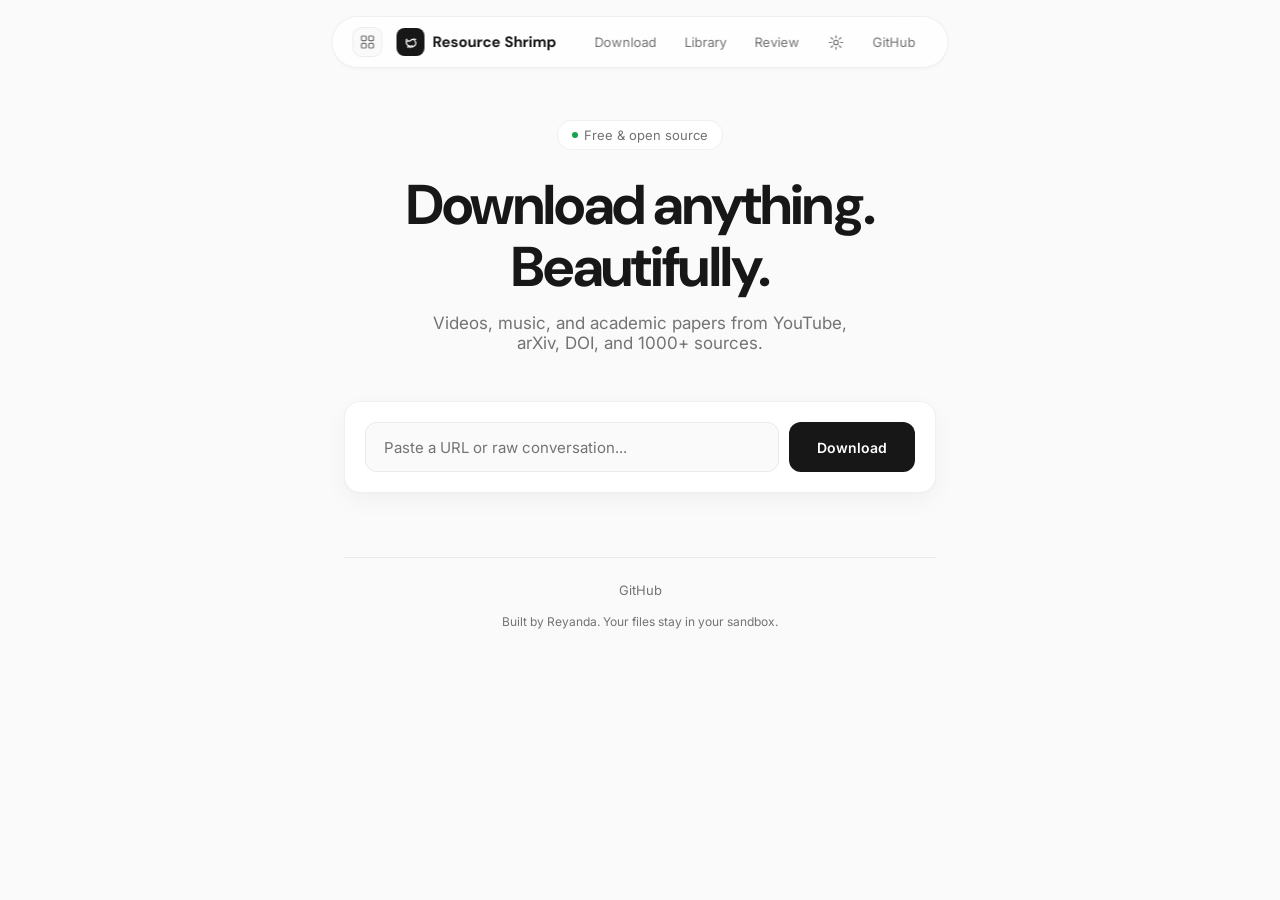
==== commit 6d416c68: "Add OpenCode provider, custom model dropdown, CORS for Pages, docs/ frontend - ai.py: Add OpenCode p" ====
--- a/docs/index.html
+++ b/docs/index.html
@@ -7,407 +7,57 @@
     <link rel="preconnect" href="https://fonts.googleapis.com">
     <link rel="preconnect" href="https://fonts.gstatic.com" crossorigin>
     <link href="https://fonts.googleapis.com/css2?family=Inter:wght@400;500;600;700&family=DM+Sans:wght@500;700&display=swap" rel="stylesheet">
-    <style>
-        *, *::before, *::after { margin: 0; padding: 0; box-sizing: border-box; }
-
-        :root {
-            --bg: #fafafa;
-            --fg: #171717;
-            --card: #ffffff;
-            --muted: #737373;
-            --border: rgba(0,0,0,0.06);
-            --border-strong: rgba(0,0,0,0.1);
-            --primary: #171717;
-            --primary-fg: #ffffff;
-            --success: #16a34a;
-            --error: #dc2626;
-            --radius: 1rem;
-            --font-body: 'Inter', -apple-system, sans-serif;
-            --font-display: 'DM Sans', -apple-system, sans-serif;
-        }
-
-        @media (prefers-color-scheme: dark) {
-            :root {
-                --bg: #0a0a0a;
-                --fg: #ededed;
-                --card: #141414;
-                --muted: #a3a3a3;
-                --border: rgba(255,255,255,0.06);
-                --border-strong: rgba(255,255,255,0.1);
-                --primary: #ededed;
-                --primary-fg: #0a0a0a;
-            }
-        }
-
-        body {
-            font-family: var(--font-body);
-            background: var(--bg);
-            color: var(--fg);
-            min-height: 100vh;
-            -webkit-font-smoothing: antialiased;
-            line-height: 1.6;
-        }
-
-        @keyframes fade-up {
-            from { opacity: 0; transform: translateY(16px); }
-            to { opacity: 1; transform: translateY(0); }
-        }
-
-        @keyframes fade-in { from { opacity: 0; } to { opacity: 1; } }
-
-        @keyframes pulse-ring {
-            0% { transform: scale(0.9); opacity: 1; }
-            100% { transform: scale(1.5); opacity: 0; }
-        }
-
-        @keyframes spin { to { transform: rotate(360deg); } }
-
-        .animate-fade-up { animation: fade-up 0.5s ease-out both; }
-
-        /* Navbar */
-        .navbar {
-            position: fixed; top: 16px; left: 50%; transform: translateX(-50%); z-index: 100;
-            display: flex; align-items: center; gap: 10px; padding: 10px 20px;
-            background: rgba(255,255,255,0.8); backdrop-filter: blur(20px) saturate(180%);
-            -webkit-backdrop-filter: blur(20px) saturate(180%);
-            border: 1px solid var(--border); border-radius: 100px;
-            box-shadow: 0 1px 3px rgba(0,0,0,0.04);
-        }
-
-        @media (prefers-color-scheme: dark) { .navbar { background: rgba(20,20,20,0.8); } }
-
-        .nav-logo { display: flex; align-items: center; gap: 8px; text-decoration: none; color: var(--fg); }
-        .nav-logo-icon { width: 28px; height: 28px; background: var(--fg); border-radius: 8px; display: flex; align-items: center; justify-content: center; font-size: 14px; }
-        .nav-logo-text { font-family: var(--font-display); font-weight: 700; font-size: 15px; }
-
-        .nav-links { display: flex; align-items: center; gap: 4px; margin-left: 16px; }
-        .nav-link { padding: 6px 12px; font-size: 13px; color: var(--muted); text-decoration: none; border-radius: 100px; transition: all 0.2s; }
-        .nav-link:hover { color: var(--fg); background: var(--border); }
-
-        /* Container */
-        .container { max-width: 640px; margin: 0 auto; padding: 120px 24px 80px; }
-
-        /* Hero */
-        .hero { text-align: center; margin-bottom: 48px; }
-
-        .pill-badge {
-            display: inline-flex; align-items: center; gap: 6px; padding: 6px 14px;
-            background: var(--card); border: 1px solid var(--border); border-radius: 100px;
-            font-size: 13px; color: var(--muted); margin-bottom: 24px;
-            animation: fade-up 0.5s ease-out both;
-        }
-
-        .pill-dot { width: 6px; height: 6px; background: var(--success); border-radius: 50%; animation: pulse-ring 2s ease-out infinite; }
-
-        .hero h1 {
-            font-family: var(--font-display); font-size: clamp(36px, 8vw, 56px);
-            font-weight: 700; line-height: 1.1; letter-spacing: -0.03em;
-            animation: fade-up 0.5s ease-out 0.1s both;
-        }
-
-        .hero p { margin-top: 16px; font-size: 17px; color: var(--muted); max-width: 440px; margin-left: auto; margin-right: auto; animation: fade-up 0.5s ease-out 0.2s both; }
-
-        /* Input Card */
-        .input-card {
-            background: var(--card); border: 1px solid var(--border); border-radius: 16px; padding: 20px;
-            box-shadow: 0 1px 3px rgba(0,0,0,0.02), 0 8px 24px rgba(0,0,0,0.04);
-            animation: fade-up 0.5s ease-out 0.3s both;
-        }
-
-        .input-row { display: flex; gap: 10px; }
-
-        .url-input {
-            flex: 1; padding: 14px 18px; background: var(--bg); border: 1px solid var(--border);
-            border-radius: 12px; font-size: 15px; font-family: var(--font-body); color: var(--fg);
-            transition: all 0.2s;
-        }
-
-        .url-input:focus { outline: none; border-color: var(--border-strong); box-shadow: 0 0 0 4px rgba(0,0,0,0.03); }
-        @media (prefers-color-scheme: dark) { .url-input:focus { box-shadow: 0 0 0 4px rgba(255,255,255,0.03); } }
-        .url-input::placeholder { color: var(--muted); }
-
-        /* Button */
-        .btn-primary {
-            padding: 14px 28px; background: var(--primary); color: var(--primary-fg); border: none;
-            border-radius: 12px; font-size: 14px; font-weight: 600; font-family: var(--font-body);
-            cursor: pointer; transition: all 0.2s cubic-bezier(0.4,0,0.2,1); white-space: nowrap;
-            display: flex; align-items: center; gap: 8px;
-        }
-
-        .btn-primary:hover { transform: scale(1.02); box-shadow: 0 4px 12px rgba(0,0,0,0.15); }
-        .btn-primary:active { transform: scale(0.98); }
-        .btn-primary:disabled { opacity: 0.5; cursor: not-allowed; transform: none; }
-
-        .btn-primary .spinner { display: none; width: 16px; height: 16px; border: 2px solid rgba(255,255,255,0.3); border-top-color: currentColor; border-radius: 50%; animation: spin 0.7s linear infinite; }
-        .btn-primary.loading .spinner { display: block; }
-        .btn-primary.loading .btn-label { display: none; }
-
-        /* Type Badge */
-        .type-badge {
-            display: none; align-items: center; gap: 10px; padding: 12px 16px;
-            background: var(--bg); border: 1px solid var(--border); border-radius: 12px;
-            margin-top: 12px; animation: fade-in 0.3s ease-out;
-        }
-        .type-badge.active { display: flex; }
-
-        .type-icon { width: 36px; height: 36px; background: var(--card); border: 1px solid var(--border); border-radius: 10px; display: flex; align-items: center; justify-content: center; font-size: 18px; }
-        .type-info { flex: 1; }
-        .type-label { font-size: 14px; font-weight: 600; }
-        .type-hint { font-size: 12px; color: var(--muted); }
-
-        /* Options */
-        .options { display: none; margin-top: 16px; padding-top: 16px; border-top: 1px solid var(--border); animation: fade-in 0.3s ease-out; }
-        .options.active { display: block; }
-        .options-label { font-size: 12px; font-weight: 600; color: var(--muted); text-transform: uppercase; letter-spacing: 0.05em; margin-bottom: 12px; }
-
-        /* Quality Grid */
-        .quality-grid { display: grid; grid-template-columns: repeat(3, 1fr); gap: 8px; margin-bottom: 16px; }
-
-        .quality-card {
-            position: relative; padding: 16px 12px; background: var(--bg); border: 1.5px solid var(--border);
-            border-radius: 12px; cursor: pointer; transition: all 0.2s cubic-bezier(0.4,0,0.2,1); text-align: center;
-        }
-        .quality-card:hover { border-color: var(--border-strong); transform: translateY(-1px); }
-        .quality-card.selected { border-color: var(--fg); background: var(--fg); }
-        .quality-card.selected .quality-res, .quality-card.selected .quality-desc { color: var(--primary-fg); }
-
-        .quality-badge { position: absolute; top: -6px; right: -6px; padding: 2px 8px; background: var(--fg); color: var(--primary-fg); font-size: 9px; font-weight: 700; border-radius: 6px; letter-spacing: 0.05em; }
-        .quality-card.selected .quality-badge { background: var(--primary-fg); color: var(--fg); }
-
-        .quality-res { font-family: var(--font-display); font-size: 18px; font-weight: 700; color: var(--fg); }
-        .quality-desc { font-size: 11px; color: var(--muted); margin-top: 2px; }
-
-        /* Audio Toggle */
-        .audio-toggle { display: flex; background: var(--bg); border: 1px solid var(--border); border-radius: 10px; padding: 3px; margin-bottom: 16px; }
-        .audio-toggle-btn {
-            flex: 1; padding: 10px; background: transparent; border: none; border-radius: 8px;
-            font-size: 13px; font-weight: 500; font-family: var(--font-body); color: var(--muted);
-            cursor: pointer; transition: all 0.2s; display: flex; align-items: center; justify-content: center; gap: 6px;
-        }
-        .audio-toggle-btn.active { background: var(--card); color: var(--fg); box-shadow: 0 1px 3px rgba(0,0,0,0.06); }
-
-        /* Audio Formats */
-        .audio-formats { display: none; gap: 6px; margin-bottom: 16px; flex-wrap: wrap; }
-        .audio-formats.active { display: flex; }
-
-        .audio-chip {
-            padding: 8px 14px; background: var(--bg); border: 1.5px solid var(--border); border-radius: 100px;
-            font-size: 12px; font-weight: 500; cursor: pointer; transition: all 0.2s;
-            display: flex; align-items: center; gap: 6px;
-        }
-        .audio-chip:hover { border-color: var(--border-strong); }
-        .audio-chip.selected { background: var(--fg); border-color: var(--fg); color: var(--primary-fg); }
-
-        .lossless-badge { font-size: 9px; padding: 2px 6px; background: rgba(22,163,74,0.1); color: var(--success); border-radius: 100px; font-weight: 600; }
-        .audio-chip.selected .lossless-badge { background: rgba(255,255,255,0.2); color: var(--primary-fg); }
-
-        /* Access Grid */
-        .access-grid { display: grid; grid-template-columns: repeat(2, 1fr); gap: 8px; margin-bottom: 12px; }
-
-        .access-btn {
-            display: flex; align-items: center; gap: 12px; padding: 14px;
-            background: var(--bg); border: 1.5px solid var(--border); border-radius: 12px;
-            cursor: pointer; transition: all 0.2s cubic-bezier(0.4,0,0.2,1); text-align: left;
-            font-family: var(--font-body);
-        }
-        .access-btn:hover { border-color: var(--border-strong); transform: translateY(-1px); }
-        .access-btn:active { transform: scale(0.98); }
-
-        .access-icon { font-size: 20px; }
-        .access-text { display: flex; flex-direction: column; }
-        .access-title { font-size: 13px; font-weight: 600; color: var(--fg); }
-        .access-desc { font-size: 11px; color: var(--muted); }
-
-        /* Modal */
-        .modal-overlay {
-            display: none; position: fixed; inset: 0; background: rgba(0,0,0,0.5);
-            backdrop-filter: blur(4px); z-index: 200; align-items: center; justify-content: center;
-            padding: 20px; animation: fade-in 0.2s ease-out;
-        }
-        .modal-overlay.active { display: flex; }
-
-        .modal {
-            background: var(--card); border: 1px solid var(--border); border-radius: 16px;
-            width: 100%; max-width: 480px; max-height: 80vh; overflow: hidden;
-            box-shadow: 0 20px 60px rgba(0,0,0,0.2); animation: fade-up 0.3s ease-out;
-        }
-
-        .modal-header {
-            display: flex; align-items: center; justify-content: space-between;
-            padding: 16px 20px; border-bottom: 1px solid var(--border);
-        }
-        .modal-title { font-family: var(--font-display); font-size: 18px; font-weight: 700; }
-        .modal-close {
-            width: 32px; height: 32px; border-radius: 8px; border: none; background: var(--bg);
-            cursor: pointer; font-size: 18px; display: flex; align-items: center; justify-content: center;
-            transition: all 0.2s; color: var(--muted);
-        }
-        .modal-close:hover { background: var(--border); color: var(--fg); }
-
-        .modal-body { padding: 20px; overflow-y: auto; max-height: calc(80vh - 140px); }
-
-        .modal-search {
-            width: 100%; padding: 12px 16px; background: var(--bg); border: 1px solid var(--border);
-            border-radius: 10px; font-size: 14px; font-family: var(--font-body); color: var(--fg);
-            margin-bottom: 16px;
-        }
-        .modal-search:focus { outline: none; border-color: var(--border-strong); }
-
-        .institution-list { display: flex; flex-direction: column; gap: 6px; }
-
-        .institution-item {
-            display: flex; align-items: center; gap: 12px; padding: 12px;
-            border-radius: 10px; cursor: pointer; transition: all 0.2s;
-            border: 1px solid transparent;
-        }
-        .institution-item:hover { background: var(--bg); border-color: var(--border); }
-
-        .inst-icon {
-            width: 36px; height: 36px; border-radius: 8px; background: var(--bg);
-            border: 1px solid var(--border); display: flex; align-items: center; justify-content: center;
-            font-size: 16px;
-        }
-
-        .inst-name { font-size: 14px; font-weight: 500; }
-        .inst-region { font-size: 12px; color: var(--muted); }
-
-        .r4l-card {
-            padding: 20px; background: linear-gradient(135deg, rgba(22,163,74,0.05), rgba(59,130,246,0.05));
-            border: 1px solid rgba(22,163,74,0.2); border-radius: 12px; margin-bottom: 16px;
-        }
-        .r4l-title { font-size: 16px; font-weight: 700; margin-bottom: 8px; display: flex; align-items: center; gap: 8px; }
-        .r4l-desc { font-size: 13px; color: var(--muted); line-height: 1.6; margin-bottom: 12px; }
-        .r4l-regions { font-size: 12px; color: var(--success); font-weight: 500; }
-
-        .r4l-btn {
-            display: inline-flex; align-items: center; gap: 8px; padding: 10px 20px;
-            background: var(--success); color: white; border: none; border-radius: 10px;
-            font-size: 14px; font-weight: 600; cursor: pointer; transition: all 0.2s;
-            font-family: var(--font-body);
-        }
-        .r4l-btn:hover { transform: scale(1.02); box-shadow: 0 4px 12px rgba(22,163,74,0.3); }
-
-        .modal-footer {
-            padding: 16px 20px; border-top: 1px solid var(--border);
-            font-size: 12px; color: var(--muted); text-align: center;
-        }
-        .modal-footer a { color: var(--fg); text-decoration: underline; }
-
-        /* Toggle */
-        .toggle-row { display: flex; align-items: center; justify-content: space-between; padding-top: 12px; border-top: 1px solid var(--border); }
-        .toggle-text { font-size: 13px; color: var(--muted); }
-        .toggle {
-            position: relative; width: 40px; height: 22px; background: var(--border-strong);
-            border-radius: 11px; cursor: pointer; transition: background 0.2s;
-        }
-        .toggle.active { background: var(--fg); }
-        .toggle::after { content: ''; position: absolute; top: 3px; left: 3px; width: 16px; height: 16px; background: var(--card); border-radius: 50%; transition: transform 0.2s; box-shadow: 0 1px 2px rgba(0,0,0,0.1); }
-        .toggle.active::after { transform: translateX(18px); background: var(--primary-fg); }
-
-        /* Progress */
-        .progress-section { display: none; margin-top: 20px; animation: fade-in 0.3s ease-out; }
-        .progress-section.active { display: block; }
-
-        .progress-card { background: var(--card); border: 1px solid var(--border); border-radius: 16px; padding: 20px; box-shadow: 0 1px 3px rgba(0,0,0,0.02), 0 8px 24px rgba(0,0,0,0.04); }
-
-        /* Phases */
-        .phases { display: flex; justify-content: space-between; margin-bottom: 20px; position: relative; }
-        .phases::before { content: ''; position: absolute; top: 14px; left: 44px; right: 44px; height: 2px; background: var(--border); }
-        .phase { display: flex; flex-direction: column; align-items: center; gap: 8px; z-index: 1; }
-        .phase-dot { width: 30px; height: 30px; border-radius: 50%; background: var(--bg); border: 2px solid var(--border); display: flex; align-items: center; justify-content: center; font-size: 12px; font-weight: 600; color: var(--muted); transition: all 0.3s; }
-        .phase.active .phase-dot { background: var(--fg); border-color: var(--fg); color: var(--primary-fg); box-shadow: 0 0 0 4px rgba(0,0,0,0.06); }
-        @media (prefers-color-scheme: dark) { .phase.active .phase-dot { box-shadow: 0 0 0 4px rgba(255,255,255,0.06); } }
-        .phase.done .phase-dot { background: var(--success); border-color: var(--success); color: white; }
-        .phase-label { font-size: 11px; font-weight: 500; color: var(--muted); }
-        .phase.active .phase-label { color: var(--fg); font-weight: 600; }
-        .phase.done .phase-label { color: var(--success); }
-
-        /* Progress Bar */
-        .progress-bar { height: 6px; background: var(--border); border-radius: 3px; overflow: hidden; margin-bottom: 16px; }
-        .progress-fill { height: 100%; background: var(--fg); border-radius: 3px; transition: width 0.3s ease; width: 0%; }
-
-        /* Stats */
-        .stats { display: grid; grid-template-columns: repeat(4, 1fr); gap: 12px; }
-        .stat { text-align: center; }
-        .stat-label { font-size: 10px; text-transform: uppercase; letter-spacing: 0.05em; color: var(--muted); margin-bottom: 4px; }
-        .stat-value { font-family: var(--font-display); font-size: 16px; font-weight: 700; }
-
-        /* Status Bar */
-        .status-bar { display: none; align-items: center; gap: 8px; margin-top: 16px; padding: 12px 16px; border-radius: 12px; font-size: 13px; font-weight: 500; animation: fade-in 0.3s ease-out; }
-        .status-bar.active { display: flex; }
-        .status-bar.loading { background: var(--bg); border: 1px solid var(--border); color: var(--fg); }
-        .status-bar.success { background: rgba(22,163,74,0.08); border: 1px solid rgba(22,163,74,0.2); color: var(--success); }
-        .status-bar.error { background: rgba(220,38,38,0.08); border: 1px solid rgba(220,38,38,0.2); color: var(--error); }
-        .status-dot { width: 8px; height: 8px; border-radius: 50%; background: currentColor; animation: pulse-ring 1.5s ease-out infinite; }
-
-        /* Paper Info */
-        .paper-info { display: none; margin-top: 16px; padding: 16px; background: var(--bg); border: 1px solid var(--border); border-radius: 12px; animation: fade-in 0.3s ease-out; }
-        .paper-info.active { display: block; }
-        .paper-title { font-size: 14px; font-weight: 600; margin-bottom: 6px; line-height: 1.4; }
-        .paper-authors { font-size: 12px; color: var(--muted); margin-bottom: 8px; }
-        .paper-meta { display: flex; gap: 16px; font-size: 11px; color: var(--muted); }
-
-        /* Features */
-        .features { margin-top: 64px; padding-top: 48px; border-top: 1px solid var(--border); }
-        .features h2 { font-family: var(--font-display); font-size: 28px; font-weight: 700; text-align: center; margin-bottom: 8px; }
-        .features > p { text-align: center; color: var(--muted); font-size: 15px; margin-bottom: 32px; }
-
-        .feature-grid { display: grid; grid-template-columns: repeat(2, 1fr); gap: 12px; }
-        .feature-card { padding: 20px; background: var(--card); border: 1px solid var(--border); border-radius: 14px; transition: all 0.2s cubic-bezier(0.4,0,0.2,1); }
-        .feature-card:hover { transform: translateY(-2px); box-shadow: 0 4px 12px rgba(0,0,0,0.04); }
-        .feature-icon { width: 36px; height: 36px; background: var(--bg); border: 1px solid var(--border); border-radius: 10px; display: flex; align-items: center; justify-content: center; font-size: 18px; margin-bottom: 12px; }
-        .feature-title { font-size: 14px; font-weight: 600; margin-bottom: 4px; }
-        .feature-desc { font-size: 13px; color: var(--muted); line-height: 1.5; }
-
-        /* Footer */
-        .footer { margin-top: 64px; padding-top: 24px; border-top: 1px solid var(--border); text-align: center; }
-        .footer-links { display: flex; justify-content: center; gap: 24px; margin-bottom: 16px; }
-        .footer-link { font-size: 13px; color: var(--muted); text-decoration: none; transition: color 0.2s; }
-        .footer-link:hover { color: var(--fg); }
-        .footer-copy { font-size: 12px; color: var(--muted); }
-
-        @media (max-width: 480px) {
-            .container { padding: 100px 16px 60px; }
-            .quality-grid { grid-template-columns: repeat(2, 1fr); }
-            .feature-grid { grid-template-columns: 1fr; }
-            .stats { grid-template-columns: repeat(2, 1fr); }
-            .nav-links { display: none; }
-        }
-    </style>
+    <link rel="stylesheet" href="./style.css">
 </head>
 <body>
     <nav class="navbar">
-        <a href="/" class="nav-logo">
-            <div class="nav-logo-icon">⚡</div>
+        <button class="nav-rooms" id="roomsBtn" onclick="window.toggleRooms(event)" title="Switch room" aria-label="Switch room">
+            <svg viewBox="0 0 24 24" fill="none" stroke="currentColor" stroke-width="1.8" stroke-linejoin="round"><rect x="3" y="3" width="7" height="7" rx="1.5"/><rect x="14" y="3" width="7" height="7" rx="1.5"/><rect x="3" y="14" width="7" height="7" rx="1.5"/><rect x="14" y="14" width="7" height="7" rx="1.5"/></svg>
+        </button>
+        <a href="./" class="nav-logo">
+            <div class="nav-logo-icon"><svg viewBox="0 0 24 24" fill="none" stroke="currentColor" stroke-width="1.7" stroke-linecap="round" stroke-linejoin="round"><path d="M18.5 7.5c-3.2-.7-6.2.3-8.3 2.7"/><path d="M16.8 9c2.4 1.9 2.8 5.1.6 7.3-2.7 2.6-7.1 2.3-10.1-.4C5.5 14.4 5 12.1 5.8 10"/><path d="M5.8 10C5 9.2 5.1 7.9 6.2 7.3"/><path d="m8.4 16.4-.9 2.4M10.8 16.7l-.4 2.5M13.1 16.2l.8 2.4"/><circle cx="8.2" cy="9.8" r=".5" fill="currentColor"/></svg></div>
             <span class="nav-logo-text">Resource Shrimp</span>
         </a>
         <div class="nav-links">
-            <a href="#features" class="nav-link">Features</a>
-            <a href="https://github.com/Reyanda/youtube-downloader" target="_blank" class="nav-link">GitHub</a>
+            <a href="#" class="nav-link" onclick="window.showMain();return false">Download</a>
+            <a href="#" class="nav-link" onclick="window.showLibrary();return false">Library</a>
+            <a href="#" class="nav-link" onclick="window.showReview();return false">Review</a>
+            <a href="#" class="nav-link nav-gear" onclick="window.openSettings();return false" title="Settings" aria-label="Settings"><svg viewBox="0 0 24 24" fill="none" stroke="currentColor" stroke-width="1.7" stroke-linecap="round" stroke-linejoin="round"><circle cx="12" cy="12" r="3.2"/><path d="M12 2.5v2.8M12 18.7v2.8M21.5 12h-2.8M5.3 12H2.5M18.7 5.3l-2 2M7.3 16.7l-2 2M18.7 18.7l-2-2M7.3 7.3l-2-2"/></svg></a>
+            <a href="https://github.com/Reyanda/resource-shrimp" target="_blank" rel="noopener" class="nav-link">GitHub</a>
         </div>
     </nav>
+
+    <div class="rooms-panel" id="roomsPanel">
+        <div class="rooms-title">Rooms</div>
+        <a class="room-item current" href="./">
+            <span class="room-ico"><svg viewBox="0 0 24 24" fill="none" stroke="currentColor" stroke-width="1.6" stroke-linecap="round" stroke-linejoin="round"><path d="M18.5 7.5c-3.2-.7-6.2.3-8.3 2.7"/><path d="M16.8 9c2.4 1.9 2.8 5.1.6 7.3-2.7 2.6-7.1 2.3-10.1-.4C5.5 14.4 5 12.1 5.8 10"/><path d="M5.8 10C5 9.2 5.1 7.9 6.2 7.3"/><path d="m8.4 16.4-.9 2.4M10.8 16.7l-.4 2.5M13.1 16.2l.8 2.4"/><circle cx="8.2" cy="9.8" r=".5" fill="currentColor"/></svg></span>
+            <span class="room-text"><span class="room-name">Resource Shrimp</span><span class="room-desc">Acquire & interrogate research</span></span>
+            <span class="room-badge">Current</span>
+        </a>
+        <a class="room-item" href="https://reyanda.github.io/open-canvas-studio/" target="_blank" rel="noopener">
+            <span class="room-ico"><svg viewBox="0 0 24 24" fill="none" stroke="currentColor" stroke-width="1.6" stroke-linejoin="round"><rect x="3" y="4" width="18" height="14" rx="2"/><path d="M3 14l4-3 3 2 4-4 7 5"/><circle cx="8.5" cy="8.5" r="1.4"/></svg></span>
+            <span class="room-text"><span class="room-name">Open Canvas Studio</span><span class="room-desc">Create publication figures</span></span>
+        </a>
+    </div>
 
     <div class="container">
         <section class="hero">
-            <div class="pill-badge">
-                <span class="pill-dot"></span>
-                Free & open source
-            </div>
+            <div class="pill-badge"><span class="pill-dot"></span>Free & open source</div>
             <h1>Download anything.<br>Beautifully.</h1>
-            <p>Videos, music, and academic papers from YouTube, arXiv, DOI, and 1000+ other sources.</p>
+            <p>Videos, music, and academic papers from YouTube, arXiv, DOI, and 1000+ sources.</p>
         </section>
 
         <div class="input-card">
             <div class="input-row">
-                <input type="text" class="url-input" id="urlInput" placeholder="Paste a URL..." autocomplete="off" spellcheck="false">
-                <button class="btn-primary" id="downloadBtn" onclick="startDownload()">
+                <textarea class="url-input" id="urlInput" placeholder="Paste a URL or raw conversation..." autocomplete="off" spellcheck="false" maxlength="1048576" rows="1"></textarea>
+                <button class="btn-primary" id="downloadBtn" onclick="window.startDownload()">
                     <span class="btn-label">Download</span>
                     <div class="spinner"></div>
                 </button>
             </div>
 
             <div class="type-badge" id="typeBadge">
-                <div class="type-icon" id="typeIcon">🎬</div>
+                <div class="type-icon" id="typeIcon"></div>
                 <div class="type-info">
                     <div class="type-label" id="typeLabel">Video</div>
                     <div class="type-hint" id="typeHint">YouTube, Vimeo, TikTok + 1000 more</div>
@@ -418,93 +68,36 @@
                 <div id="videoOptions">
                     <div class="options-label">Quality</div>
                     <div class="quality-grid">
-                        <div class="quality-card" data-q="2160p" onclick="pickQuality(this)">
-                            <span class="quality-badge">4K</span>
-                            <div class="quality-res">2160p</div>
-                            <div class="quality-desc">Ultra HD</div>
-                        </div>
-                        <div class="quality-card" data-q="1440p" onclick="pickQuality(this)">
-                            <span class="quality-badge">2K</span>
-                            <div class="quality-res">1440p</div>
-                            <div class="quality-desc">Quad HD</div>
-                        </div>
-                        <div class="quality-card selected" data-q="1080p" onclick="pickQuality(this)">
-                            <span class="quality-badge">FHD</span>
-                            <div class="quality-res">1080p</div>
-                            <div class="quality-desc">Full HD</div>
-                        </div>
-                        <div class="quality-card" data-q="720p" onclick="pickQuality(this)">
-                            <span class="quality-badge">HD</span>
-                            <div class="quality-res">720p</div>
-                            <div class="quality-desc">Standard</div>
-                        </div>
-                        <div class="quality-card" data-q="480p" onclick="pickQuality(this)">
-                            <div class="quality-res">480p</div>
-                            <div class="quality-desc">Mobile</div>
-                        </div>
-                        <div class="quality-card" data-q="360p" onclick="pickQuality(this)">
-                            <div class="quality-res">360p</div>
-                            <div class="quality-desc">Light</div>
-                        </div>
-                    </div>
-
+                        <div class="quality-card" data-q="2160p" onclick="window.pickQ(this)"><span class="quality-badge">4K</span><div class="quality-res">2160p</div><div class="quality-desc">Ultra HD</div></div>
+                        <div class="quality-card" data-q="1440p" onclick="window.pickQ(this)"><span class="quality-badge">2K</span><div class="quality-res">1440p</div><div class="quality-desc">Quad HD</div></div>
+                        <div class="quality-card selected" data-q="1080p" onclick="window.pickQ(this)"><span class="quality-badge">FHD</span><div class="quality-res">1080p</div><div class="quality-desc">Full HD</div></div>
+                        <div class="quality-card" data-q="720p" onclick="window.pickQ(this)"><span class="quality-badge">HD</span><div class="quality-res">720p</div><div class="quality-desc">Standard</div></div>
+                        <div class="quality-card" data-q="480p" onclick="window.pickQ(this)"><div class="quality-res">480p</div><div class="quality-desc">Mobile</div></div>
+                        <div class="quality-card" data-q="360p" onclick="window.pickQ(this)"><div class="quality-res">360p</div><div class="quality-desc">Light</div></div>
+                    </div>
                     <div class="options-label">Audio</div>
                     <div class="audio-toggle">
-                        <button class="audio-toggle-btn active" data-mode="video" onclick="setMode('video')">🎬 Video + Audio</button>
-                        <button class="audio-toggle-btn" data-mode="audio" onclick="setMode('audio')">🎵 Audio Only</button>
-                    </div>
-
+                        <button class="audio-toggle-btn active" data-mode="video" onclick="window.setMode('video')"><svg class="btn-ico" viewBox="0 0 24 24" fill="none" stroke="currentColor" stroke-width="1.8" stroke-linejoin="round"><rect x="3" y="5" width="18" height="14" rx="2"/><path d="M10 9.2 15 12l-5 2.8V9.2Z" fill="currentColor" stroke="none"/></svg>Video + Audio</button>
+                        <button class="audio-toggle-btn" data-mode="audio" onclick="window.setMode('audio')"><svg class="btn-ico" viewBox="0 0 24 24" fill="none" stroke="currentColor" stroke-width="1.8" stroke-linecap="round" stroke-linejoin="round"><path d="M9 17V5l10-2v12"/><circle cx="6" cy="17" r="3"/><circle cx="16" cy="15" r="3"/></svg>Audio Only</button>
+                    </div>
                     <div class="audio-formats" id="audioFormats">
-                        <div class="audio-chip" data-fmt="mp3" onclick="pickAudio(this)">MP3 <span style="color:var(--muted);font-size:10px">320k</span></div>
-                        <div class="audio-chip" data-fmt="flac" onclick="pickAudio(this)">FLAC <span class="lossless-badge">Lossless</span></div>
-                        <div class="audio-chip" data-fmt="wav" onclick="pickAudio(this)">WAV <span class="lossless-badge">Lossless</span></div>
-                        <div class="audio-chip" data-fmt="opus" onclick="pickAudio(this)">OPUS <span style="color:var(--muted);font-size:10px">256k</span></div>
-                        <div class="audio-chip" data-fmt="aac" onclick="pickAudio(this)">AAC <span style="color:var(--muted);font-size:10px">256k</span></div>
-                    </div>
-
+                        <div class="audio-chip" data-fmt="mp3" onclick="window.pickA(this)">MP3 <span style="color:var(--muted);font-size:10px">320k</span></div>
+                        <div class="audio-chip" data-fmt="flac" onclick="window.pickA(this)">FLAC <span class="lossless-badge">Lossless</span></div>
+                        <div class="audio-chip" data-fmt="wav" onclick="window.pickA(this)">WAV <span class="lossless-badge">Lossless</span></div>
+                        <div class="audio-chip" data-fmt="opus" onclick="window.pickA(this)">OPUS <span style="color:var(--muted);font-size:10px">256k</span></div>
+                        <div class="audio-chip" data-fmt="aac" onclick="window.pickA(this)">AAC <span style="color:var(--muted);font-size:10px">256k</span></div>
+                    </div>
                     <div class="toggle-row">
                         <span class="toggle-text">Include subtitles</span>
-                        <div class="toggle" id="subtitlesToggle" onclick="toggleSubtitles()"></div>
+                        <div class="toggle" id="subToggle" onclick="window.togSub()"></div>
                     </div>
                 </div>
 
                 <div id="articleOptions" style="display:none">
-                    <div class="options-label">Access Method</div>
-                    <div class="access-grid">
-                        <button class="access-btn" onclick="openInstitutionalLogin()">
-                            <span class="access-icon">🏛️</span>
-                            <span class="access-text">
-                                <span class="access-title">Institution Login</span>
-                                <span class="access-desc">University or research lab</span>
-                            </span>
-                        </button>
-                        <button class="access-btn" onclick="openResearch4Life()">
-                            <span class="access-icon">🌍</span>
-                            <span class="access-text">
-                                <span class="access-title">Research4Life</span>
-                                <span class="access-desc">Free for developing regions</span>
-                            </span>
-                        </button>
-                        <button class="access-btn" onclick="openSciHub()">
-                            <span class="access-icon">📚</span>
-                            <span class="access-text">
-                                <span class="access-title">Sci-Hub</span>
-                                <span class="access-desc">Open access mirror</span>
-                            </span>
-                        </button>
-                        <button class="access-btn" onclick="openOpenAccess()">
-                            <span class="access-icon">🔓</span>
-                            <span class="access-text">
-                                <span class="access-title">Open Access</span>
-                                <span class="access-desc">Unpaywall + DOAJ</span>
-                            </span>
-                        </button>
-                    </div>
-
-                    <div class="options-label" style="margin-top:16px">Output</div>
-                    <div class="audio-formats active">
-                        <div class="audio-chip selected" data-fmt="pdf" onclick="pickArticleFmt(this)">📄 PDF Paper</div>
-                        <div class="audio-chip" data-fmt="info" onclick="pickArticleFmt(this)">ℹ️ Metadata Only</div>
+                    <div class="article-note">
+                        Resource Shrimp fetches the open-access PDF automatically (PMC, open repositories, then publisher).
+                        For subscription-only papers, add your library access in
+                        <a href="#" onclick="window.openSettings();return false">Settings</a>.
                     </div>
                 </div>
             </div>
@@ -533,672 +126,126 @@
             </div>
         </div>
 
-        <section class="features" id="features">
-            <h2>Everything you need</h2>
-            <p>One tool for all your downloads</p>
-            <div class="feature-grid">
-                <div class="feature-card"><div class="feature-icon">🎬</div><div class="feature-title">1000+ Sites</div><div class="feature-desc">YouTube, Vimeo, TikTok, Twitter, Instagram, and more.</div></div>
-                <div class="feature-card"><div class="feature-icon">📑</div><div class="feature-title">Academic Papers</div><div class="feature-desc">OpenAlex + Sci-Hub for free PDF access to any paper.</div></div>
-                <div class="feature-card"><div class="feature-icon">🎵</div><div class="feature-title">Lossless Audio</div><div class="feature-desc">FLAC, WAV, OPUS — studio quality, not just MP3.</div></div>
-                <div class="feature-card"><div class="feature-icon">⚡</div><div class="feature-title">Instant</div><div class="feature-desc">No sign-up. No ads. Paste URL, click download.</div></div>
+        <section class="library-view" id="libraryView" style="display:none">
+            <div class="library-head">
+                <h2>Your Library</h2>
+                <p>Everything you've downloaded, kept in your sandbox.</p>
+                <div class="drive-bar" id="driveBar" style="display:none"></div>
+                <div class="proj-bar" id="projBar"></div>
+                <input type="text" class="lib-search" id="libSearch" placeholder="Search your library..." oninput="window.searchLib(this.value)" autocomplete="off">
+
+                <div class="ask-panel" id="askPanel">
+                    <div class="ask-scope" id="askScope" style="display:none"></div>
+                    <div class="ask-row">
+                        <input type="text" class="ask-input" id="askInput" placeholder="Ask the AI about your library..." autocomplete="off" onkeydown="if(event.key==='Enter')window.askAI()">
+                        <button class="ask-btn" id="askBtn" onclick="window.askAI()">Ask</button>
+                    </div>
+                    <div class="ask-answer" id="askAnswer" style="display:none"></div>
+                    <details class="ask-key">
+                        <summary>AI provider &amp; key</summary>
+                        <div class="ask-key-body">
+                            <select id="askProvider" class="ask-select">
+                                <option value="">Auto / default</option>
+                                <option value="openai">OpenAI</option>
+                                <option value="anthropic">Anthropic</option>
+                                <option value="groq">Groq</option>
+                                <option value="openrouter">OpenRouter</option>
+                                <option value="deepseek">DeepSeek</option>
+                                <option value="ollama">Ollama (local)</option>
+                                <option value="opencode">OpenCode</option>
+                            </select>
+                            <input type="password" id="askKey" class="ask-keyinput" placeholder="Your API key (optional, kept in this browser only)" autocomplete="off">
+                        </div>
+                    </details>
+                </div>
+            </div>
+            <div class="lib-grid" id="libList"></div>
+            <div class="lib-empty" id="libEmpty" style="display:none">Nothing here yet — download something and it'll show up.</div>
+        </section>
+
+        <section class="review-view" id="reviewView" style="display:none">
+            <div class="library-head">
+                <h2>Search strategy</h2>
+                <p>PRISM framework (P·R·I·S·M·T·G·D — beyond PICO/PECO) → PRESS-aligned, MeSH-grounded strategies.</p>
+            </div>
+            <div class="sr-builder">
+                <div class="sr-concepts" id="srConcepts"></div>
+                <button class="sr-add" id="srAdd" onclick="window.addConcept()">+ Add facet</button>
+                <div id="srExcludeWrap" class="sr-exclude"></div>
+                <div class="sr-actions"><button class="drive-btn" id="srBuildBtn" onclick="window.buildStrategy()">Build strategy</button></div>
+                <details class="ask-key">
+                    <summary>Or paste a question (decompose with AI)</summary>
+                    <div class="sr-q-body">
+                        <textarea id="srQuestion" class="sr-q" placeholder="e.g. In children with severe acute malnutrition, does ready-to-use therapeutic food vs standard care improve recovery?"></textarea>
+                        <button class="drive-btn" onclick="window.buildFromQuestion()">Build from question</button>
+                    </div>
+                </details>
+                <div class="sr-msg" id="srMsg"></div>
+                <div class="sr-output" id="srOutput"></div>
             </div>
         </section>
 
         <footer class="footer">
             <div class="footer-links">
-                <a href="https://github.com/Reyanda/youtube-downloader" target="_blank" class="footer-link">GitHub</a>
-                <a href="#" class="footer-link">Privacy</a>
-                <a href="#" class="footer-link">Terms</a>
-            </div>
-            <div class="footer-copy">Built by Reyanda. Files never leave your device.</div>
+                <a href="https://github.com/Reyanda/resource-shrimp" target="_blank" rel="noopener" class="footer-link">GitHub</a>
+            </div>
+            <div class="footer-copy">Built by Reyanda. Your files stay in your sandbox.</div>
         </footer>
     </div>
 
+    <!-- Settings Modal -->
+    <div class="modal-overlay" id="settingsModal" onclick="if(event.target===this)this.classList.remove('active')">
+        <div class="modal-box">
+            <div class="modal-header">
+                <span class="modal-title">Settings</span>
+                <button class="modal-close" onclick="document.getElementById('settingsModal').classList.remove('active')">×</button>
+            </div>
+            <div class="modal-body">
+                <div class="set-section">
+                    <div class="set-label">Default AI provider</div>
+                    <div class="set-row">
+                        <select id="setProvider" class="ask-select" onchange="window.onSettingsProviderChange()"></select>
+                        <select id="setModel" class="ask-select"><option value="">Auto (default)</option></select>
+                    </div>
+                    <button class="drive-btn" onclick="window.saveSettings()">Save defaults</button>
+                </div>
+                <div class="set-section">
+                    <div class="set-label">Connected providers</div>
+                    <div id="setConnected" class="set-connected"></div>
+                </div>
+                <div class="set-section">
+                    <div class="set-label">Add a provider (API key)</div>
+                    <div class="prov-tiles" id="addProviderTiles"></div>
+                    <div class="set-grid">
+                        <input id="addKey" class="ask-keyinput" type="password" placeholder="API key" autocomplete="off">
+                        <select id="addModel" class="ask-select"><option value="">Auto-detect</option></select>
+                        <input id="addBase" class="ask-keyinput" placeholder="Base URL (custom only)" autocomplete="off" style="display:none">
+                    </div>
+                    <div class="set-btn-row">
+                        <button class="drive-btn ghost" onclick="window.detectModels()">Detect models</button>
+                        <button class="drive-btn" onclick="window.connectProvider()">Connect</button>
+                    </div>
+                    <div id="addMsg" class="set-msg"></div>
+                </div>
+                <div class="set-section">
+                    <div class="set-label">Library access (subscription papers)</div>
+                    <div class="set-sub">Stored privately so the app can use your access — no external pop-ups. Open-access papers never need this.</div>
+                    <div class="set-grid">
+                        <input id="accInstitution" class="ask-keyinput" placeholder="Institution / OpenAthens (optional)" autocomplete="off">
+                        <input id="accR4LUser" class="ask-keyinput" placeholder="Research4Life username" autocomplete="off">
+                        <input id="accR4LPass" class="ask-keyinput" type="password" placeholder="Research4Life password" autocomplete="off">
+                    </div>
+                    <button class="drive-btn" onclick="window.saveAccess()">Save access</button>
+                    <div id="accMsg" class="set-msg"></div>
+                </div>
+            </div>
+        </div>
+    </div>
+
     <script>
-        // ========== CONFIG ==========
-        const COBALT_API = 'https://api.cobalt.tools';
-        const OPENALEX_API = 'https://api.openalex.org';
-        const UNPAYWALL_EMAIL = 'download@example.com';
-        const SCIHUB_URL = 'https://sci-hub.su';
-
-        // ========== STATE ==========
-        let type = 'video';
-        let quality = '1080p';
-        let audioFmt = null;
-        let audioMode = 'video';
-        let subs = false;
-        let articleFmt = 'pdf';
-
-        // ========== URL DETECTION ==========
-        const input = document.getElementById('urlInput');
-        let debounce;
-
-        input.addEventListener('input', () => {
-            clearTimeout(debounce);
-            const url = input.value.trim();
-            if (url.length > 8) debounce = setTimeout(() => detectType(url), 300);
-            else hideType();
-        });
-
-        input.addEventListener('keydown', e => { if (e.key === 'Enter') startDownload(); });
-
-        function detectType(url) {
-            const u = url.toLowerCase();
-
-            if (/^10\.\d{4,}/.test(u) || /doi\.org\/10\./.test(u) || /dx\.doi\.org\/10\./.test(u)) {
-                return showTypeData('doi', '📄', 'Academic Paper (DOI)', 'DOI resolution via OpenAlex');
-            }
-            if (u.includes('arxiv.org')) {
-                return showTypeData('arxiv', '📑', 'arXiv Paper', 'Preprint from arXiv');
-            }
-            if (u.includes('pubmed') || u.includes('ncbi.nlm.nih.gov')) {
-                return showTypeData('pubmed', '🏥', 'PubMed Article', 'Medical literature');
-            }
-            if (/springer\.com|wiley\.com|sciencedirect\.com|nature\.com|science\.org|ieee\.org|acm\.org/.test(u)) {
-                return showTypeData('academic', '📚', 'Academic Article', 'Journal article');
-            }
-
-            showTypeData('video', '🎬', 'Video', 'YouTube, Vimeo, TikTok + 1000 more');
-        }
-
-        function showTypeData(t, icon, label, hint) {
-            type = t;
-            document.getElementById('typeIcon').textContent = icon;
-            document.getElementById('typeLabel').textContent = label;
-            document.getElementById('typeHint').textContent = hint;
-            document.getElementById('typeBadge').classList.add('active');
-            document.getElementById('optionsPanel').classList.add('active');
-            document.getElementById('videoOptions').style.display = t === 'video' ? 'block' : 'none';
-            document.getElementById('articleOptions').style.display = t !== 'video' ? 'block' : 'none';
-        }
-
-        function hideType() {
-            document.getElementById('typeBadge').classList.remove('active');
-            document.getElementById('optionsPanel').classList.remove('active');
-            type = 'video';
-        }
-
-        // ========== QUALITY / AUDIO ==========
-        function pickQuality(el) {
-            document.querySelectorAll('.quality-card').forEach(c => c.classList.remove('selected'));
-            el.classList.add('selected');
-            quality = el.dataset.q;
-        }
-
-        function setMode(mode) {
-            audioMode = mode;
-            document.querySelectorAll('.audio-toggle-btn').forEach(b => b.classList.toggle('active', b.dataset.mode === mode));
-            document.getElementById('audioFormats').classList.toggle('active', mode === 'audio');
-            document.querySelectorAll('.quality-card').forEach(c => c.style.opacity = mode === 'audio' ? '0.4' : '1');
-            if (mode === 'audio') {
-                quality = 'audio';
-                document.querySelectorAll('.quality-card').forEach(c => c.classList.remove('selected'));
-            } else {
-                const def = document.querySelector('.quality-card[data-q="1080p"]');
-                if (def) { def.classList.add('selected'); quality = '1080p'; }
-            }
-        }
-
-        function pickAudio(el) {
-            document.querySelectorAll('.audio-chip[data-fmt]').forEach(c => c.classList.remove('selected'));
-            el.classList.add('selected');
-            audioFmt = el.dataset.fmt;
-        }
-
-        function pickArticleFmt(el) {
-            document.querySelectorAll('#articleOptions .audio-chip').forEach(c => c.classList.remove('selected'));
-            el.classList.add('selected');
-            articleFmt = el.dataset.fmt;
-        }
-
-        function toggleSubtitles() {
-            subs = !subs;
-            document.getElementById('subtitlesToggle').classList.toggle('active', subs);
-        }
-
-        // ========== DOWNLOAD ==========
-        async function startDownload() {
-            const url = input.value.trim();
-            if (!url) return;
-
-            const btn = document.getElementById('downloadBtn');
-            btn.classList.add('loading');
-            btn.disabled = true;
-            document.getElementById('progressSection').classList.add('active');
-            resetProgress();
-            showStatus('loading', 'Resolving...');
-
-            try {
-                if (type === 'video') {
-                    await downloadVideo(url);
-                } else {
-                    await downloadPaper(url);
-                }
-            } catch (err) {
-                const msg = typeof err === 'string' ? err :
-                           err?.message ? err.message :
-                           typeof err === 'object' ? JSON.stringify(err) :
-                           'Something went wrong';
-                showStatus('error', msg);
-            }
-
-            btn.classList.remove('loading');
-            btn.disabled = false;
-        }
-
-        // ========== VIDEO DOWNLOAD (via Cobalt) ==========
-        async function downloadVideo(url) {
-            setPhase('fetching');
-            showStatus('loading', 'Requesting download link...');
-
-            // Map quality to Cobalt format
-            const qualityMap = {
-                '2160p': '2160', '1440p': '1440', '1080p': '1080',
-                '720p': '720', '480p': '480', '360p': '360'
-            };
-
-            let videoQuality = qualityMap[quality] || '1080';
-            let isAudioOnly = audioMode === 'audio' || quality === 'audio';
-
-            // Try multiple Cobalt instances
-            const instances = [
-                'https://api.cobalt.tools',
-                'https://cobalt-api.kwiatekmiki.com',
-                'https://co.wuk.sh'
-            ];
-
-            let lastError = null;
-
-            for (const instance of instances) {
-                try {
-                    showStatus('loading', `Trying ${new URL(instance).hostname}...`);
-
-                    const body = {
-                        url: url,
-                        videoQuality: isAudioOnly ? 'max' : videoQuality,
-                        filenameStyle: 'basic'
-                    };
-
-                    if (isAudioOnly) {
-                        body.downloadMode = 'audio';
-                        body.audioFormat = audioFmt || 'mp3';
-                    }
-
-                    const res = await fetch(`${instance}/`, {
-                        method: 'POST',
-                        headers: {
-                            'Content-Type': 'application/json',
-                            'Accept': 'application/json'
-                        },
-                        body: JSON.stringify(body)
-                    });
-
-                    const data = await res.json();
-
-                    // Handle different response formats
-                    if (data.url) {
-                        // Direct URL response
-                        setPhase('ready');
-                        showStatus('success', 'Download ready — saving to your device');
-                        triggerFileDownload(data.url, data.filename || 'download');
-                        updateProgress({ progress: '100', speed: '—', eta: '—', status: 'complete' });
-                        return;
-                    } else if (data.status === 'tunnel' || data.status === 'redirect') {
-                        // Tunnel/redirect response
-                        setPhase('ready');
-                        showStatus('success', 'Download ready — saving to your device');
-                        triggerFileDownload(data.url, 'download');
-                        updateProgress({ progress: '100', speed: '—', eta: '—', status: 'complete' });
-                        return;
-                    } else if (data.error) {
-                        lastError = data.error.message || data.error || JSON.stringify(data.error);
-                        continue;
-                    } else {
-                        lastError = 'Unexpected response format';
-                        continue;
-                    }
-                } catch (e) {
-                    lastError = e.message;
-                    continue;
-                }
-            }
-
-            // All instances failed - open Cobalt in new tab as fallback
-            showStatus('loading', 'Opening Cobalt in new tab...');
-            setPhase('ready');
-
-            window.open('https://cobalt.tools/', '_blank');
-            showStatus('success', 'Paste your URL in Cobalt to download');
-            updateProgress({ progress: '100', speed: '—', eta: '—', status: 'complete' });
-        }
-
-        function triggerFileDownload(url, filename) {
-            const a = document.createElement('a');
-            a.href = url;
-            a.download = filename;
-            a.target = '_blank';
-            a.rel = 'noopener noreferrer';
-            a.style.display = 'none';
-            document.body.appendChild(a);
-            a.click();
-            setTimeout(() => a.remove(), 5000);
-        }
-
-        // ========== PAPER DOWNLOAD (OpenAlex + Unpaywall) ==========
-        async function downloadPaper(url) {
-            setPhase('fetching');
-            showStatus('loading', 'Searching academic databases...');
-
-            const paperData = await resolvePaper(url);
-            if (!paperData) throw new Error('Could not find paper metadata');
-
-            setPhase('encoding');
-            showStatus('loading', 'Preparing download...');
-
-            document.getElementById('paperInfo').classList.add('active');
-            document.getElementById('paperTitle').textContent = paperData.title;
-            document.getElementById('paperAuthors').textContent = (paperData.authors || []).join(', ');
-            document.getElementById('paperDoi').textContent = paperData.doi ? `DOI: ${paperData.doi}` : '';
-            document.getElementById('paperJournal').textContent = paperData.journal || '';
-            document.getElementById('paperYear').textContent = paperData.year || '';
-
-            if (paperData.pdfUrl && articleFmt === 'pdf') {
-                setPhase('ready');
-                showStatus('success', 'PDF found — downloading');
-
-                const a = document.createElement('a');
-                a.href = paperData.pdfUrl;
-                a.target = '_blank';
-                a.download = `${paperData.title.substring(0, 80)}.pdf`;
-                a.style.display = 'none';
-                document.body.appendChild(a);
-                a.click();
-                setTimeout(() => a.remove(), 5000);
-
-                updateProgress({ progress: '100', speed: '—', eta: '—', status: 'complete' });
-            } else {
-                // Open landing page
-                setPhase('ready');
-                showStatus('success', 'Opening paper page...');
-
-                if (paperData.url) {
-                    window.open(paperData.url, '_blank');
-                } else if (paperData.doi) {
-                    window.open(`https://doi.org/${paperData.doi}`, '_blank');
-                }
-
-                updateProgress({ progress: '100', speed: '—', eta: '—', status: 'complete' });
-            }
-        }
-
-        async function resolvePaper(url) {
-            let doi = null;
-
-            // Extract DOI from various formats
-            const doiMatch = url.match(/10\.\d{4,}\/[^\s&?]+/);
-            if (doiMatch) doi = doiMatch[0].replace(/[)$]/g, '');
-
-            if (url.includes('doi.org/')) {
-                doi = url.split('doi.org/')[1]?.split('?')[0];
-            }
-
-            // Handle arXiv
-            if (url.includes('arxiv.org')) {
-                const arxivMatch = url.match(/(\d+\.\d+)/);
-                if (arxivMatch) {
-                    const res = await fetch(`https://export.arxiv.org/api/query?id_list=${arxivMatch[1]}`);
-                    const text = await res.text();
-                    const title = text.match(/<title>(.*?)<\/title>/s)?.[1]?.trim();
-                    const summary = text.match(/<summary>(.*?)<\/summary>/s)?.[1]?.trim();
-                    const authors = [...text.matchAll(/<name>(.*?)<\/name>/g)].map(m => m[1]);
-
-                    return {
-                        title: title || 'arXiv Paper',
-                        authors: authors.slice(0, 10),
-                        abstract: summary,
-                        pdfUrl: `https://arxiv.org/pdf/${arxivMatch[1]}`,
-                        url: `https://arxiv.org/abs/${arxivMatch[1]}`,
-                        source: 'arXiv'
-                    };
-                }
-            }
-
-            // Try OpenAlex + Unpaywall + Sci-Hub
-            if (doi) {
-                let paperData = null;
-
-                // 1. Get metadata from OpenAlex
-                try {
-                    const res = await fetch(`${OPENALEX_API}/works/doi:${doi}`);
-                    if (res.ok) {
-                        const data = await res.json();
-                        const authors = (data.authorships || []).slice(0, 10).map(a => a.author?.display_name).filter(Boolean);
-                        const journal = data.primary_location?.source?.display_name;
-
-                        paperData = {
-                            title: data.title,
-                            authors,
-                            doi,
-                            journal,
-                            year: data.publication_year,
-                            url: `https://doi.org/${doi}`,
-                            pdfUrl: null,
-                            source: 'OpenAlex'
-                        };
-                    }
-                } catch (e) { /* continue */ }
-
-                // 2. Try Unpaywall for open access PDF
-                if (paperData) {
-                    try {
-                        const oaRes = await fetch(`https://api.unpaywall.org/v2/${doi}?email=${UNPAYWALL_EMAIL}`);
-                        if (oaRes.ok) {
-                            const oa = await oaRes.json();
-                            paperData.pdfUrl = oa.best_oa_location?.url_for_pdf || oa.best_oa_location?.url;
-                        }
-                    } catch (e) { /* continue */ }
-                }
-
-                // 3. If no PDF yet, try Sci-Hub
-                if (paperData && !paperData.pdfUrl) {
-                    try {
-                        const scihubRes = await fetch(`${SCIHUB_URL}/${doi}`);
-                        if (scihubRes.ok) {
-                            const html = await scihubRes.text();
-                            // Extract PDF URL from Sci-Hub page
-                            const pdfMatch = html.match(/src="(https?:\/\/[^"]*\.pdf[^"]*)"/i) ||
-                                             html.match(/location\.href\s*=\s*['"]([^'"]*\.pdf[^'"]*)['"]/i) ||
-                                             html.match(/(https?:\/\/[^"'\s]*sci-hub[^"'\s]*\.pdf)/i);
-                            if (pdfMatch) {
-                                paperData.pdfUrl = pdfMatch[1];
-                            } else {
-                                // If no direct PDF link, use the Sci-Hub page itself
-                                paperData.pdfUrl = `${SCIHUB_URL}/${doi}`;
-                            }
-                            paperData.scihub = true;
-                        }
-                    } catch (e) { /* continue */ }
-                }
-
-                if (paperData) return paperData;
-            }
-
-            // Try OpenAlex search (for URLs without DOI)
-            try {
-                const searchRes = await fetch(`${OPENALEX_API}/works?search=${encodeURIComponent(url)}&per_page=1`);
-                if (searchRes.ok) {
-                    const searchData = await searchRes.json();
-                    if (searchData.results?.length) {
-                        const work = searchData.results[0];
-                        const authors = (work.authorships || []).slice(0, 10).map(a => a.author?.display_name).filter(Boolean);
-                        const foundDoi = work.doi?.replace('https://doi.org/', '');
-
-                        let pdfUrl = null;
-
-                        // Try Unpaywall
-                        if (foundDoi) {
-                            try {
-                                const oaRes = await fetch(`https://api.unpaywall.org/v2/${foundDoi}?email=${UNPAYWALL_EMAIL}`);
-                                if (oaRes.ok) {
-                                    const oa = await oaRes.json();
-                                    pdfUrl = oa.best_oa_location?.url_for_pdf || oa.best_oa_location?.url;
-                                }
-                            } catch (e) { /* continue */ }
-                        }
-
-                        // Try Sci-Hub if still no PDF
-                        if (!pdfUrl && foundDoi) {
-                            try {
-                                const scihubRes = await fetch(`${SCIHUB_URL}/${foundDoi}`);
-                                if (scihubRes.ok) {
-                                    const html = await scihubRes.text();
-                                    const pdfMatch = html.match(/src="(https?:\/\/[^"]*\.pdf[^"]*)"/i);
-                                    if (pdfMatch) {
-                                        pdfUrl = pdfMatch[1];
-                                    } else {
-                                        pdfUrl = `${SCIHUB_URL}/${foundDoi}`;
-                                    }
-                                }
-                            } catch (e) { /* continue */ }
-                        }
-
-                        return {
-                            title: work.title,
-                            authors,
-                            doi: foundDoi,
-                            journal: work.primary_location?.source?.display_name,
-                            year: work.publication_year,
-                            url: work.doi || work.id,
-                            pdfUrl,
-                            source: 'OpenAlex'
-                        };
-                    }
-                }
-            } catch (e) { /* continue */ }
-
-            return null;
-        }
-
-        // ========== UI HELPERS ==========
-        function setPhase(p) {
-            ['phase1', 'phase2', 'phase3'].forEach(id => document.getElementById(id).className = 'phase');
-            if (['init', 'starting', 'downloading', 'fetching'].includes(p)) {
-                document.getElementById('phase1').classList.add('active');
-            } else if (['processing', 'encoding'].includes(p)) {
-                document.getElementById('phase1').classList.add('done');
-                document.getElementById('phase2').classList.add('active');
-            } else if (['ready', 'complete'].includes(p)) {
-                document.getElementById('phase1').classList.add('done');
-                document.getElementById('phase2').classList.add('done');
-                document.getElementById('phase3').classList.add('active');
-            }
-        }
-
-        function updateProgress(d) {
-            const p = d.progress || '0';
-            document.getElementById('progressFill').style.width = p + '%';
-            document.getElementById('statProgress').textContent = p + '%';
-            document.getElementById('statSpeed').textContent = d.speed || '—';
-            document.getElementById('statEta').textContent = d.eta || '—';
-            const labels = { starting: 'Init', downloading: 'Download', fetching: 'Fetch', processing: 'Process', encoding: 'Encode', complete: 'Done' };
-            document.getElementById('statStatus').textContent = labels[d.status] || d.status;
-        }
-
-        function resetProgress() {
-            document.getElementById('progressFill').style.width = '0%';
-            document.getElementById('statProgress').textContent = '0%';
-            document.getElementById('statSpeed').textContent = '—';
-            document.getElementById('statEta').textContent = '—';
-            document.getElementById('statStatus').textContent = 'Waiting';
-            document.getElementById('paperInfo').classList.remove('active');
-            document.getElementById('statusBar').classList.remove('active');
-            ['phase1', 'phase2', 'phase3'].forEach(id => document.getElementById(id).className = 'phase');
-        }
-
-        function showStatus(t, msg) {
-            const bar = document.getElementById('statusBar');
-            bar.className = 'status-bar active ' + t;
-            document.getElementById('statusMsg').textContent = msg;
-        }
-
-        // ========== INSTITUTIONAL LOGIN ==========
-        const institutions = [
-            { name: 'MIT', region: 'USA', icon: '🏛️', entityId: 'https://idp.mit.edu/shibboleth', url: 'https://login.mit.edu' },
-            { name: 'Harvard University', region: 'USA', icon: '🏛️', entityId: 'https://harvard.edu/shibboleth', url: 'https://www.harvard.edu' },
-            { name: 'Stanford University', region: 'USA', icon: '🏛️', entityId: 'https://stanford.edu', url: 'https://login.stanford.edu' },
-            { name: 'Oxford University', region: 'UK', icon: '🏛️', entityId: 'https://ox.ac.uk/shibboleth', url: 'https://webauth.ox.ac.uk' },
-            { name: 'Cambridge University', region: 'UK', icon: '🏛️', entityId: 'https://cam.ac.uk', url: 'https://raven.cam.ac.uk' },
-            { name: 'ETH Zurich', region: 'Switzerland', icon: '🏛️', entityId: 'https://ethz.ch', url: 'https://idp.ethz.ch' },
-            { name: 'University of Tokyo', region: 'Japan', icon: '🏛️', entityId: 'https://u-tokyo.ac.jp', url: 'https://www.u-tokyo.ac.jp' },
-            { name: 'National University of Singapore', region: 'Singapore', icon: '🏛️', entityId: 'https://nus.edu.sg', url: 'https://login.nus.edu.sg' },
-            { name: 'University of Cape Town', region: 'South Africa', icon: '🏛️', entityId: 'https://uct.ac.za', url: 'https://login.uct.ac.za' },
-            { name: 'University of Nairobi', region: 'Kenya', icon: '🏛️', entityId: 'https://uonbi.ac.ke', url: 'https://uonbi.ac.ke' },
-            { name: 'Makerere University', region: 'Uganda', icon: '🏛️', entityId: 'https://mak.ac.ug', url: 'https://mak.ac.ug' },
-            { name: 'University of Ghana', region: 'Ghana', icon: '🏛️', entityId: 'https://ug.edu.gh', url: 'https://ug.edu.gh' },
-            { name: 'University of Malaya', region: 'Malaysia', icon: '🏛️', entityId: 'https://um.edu.my', url: 'https://um.edu.my' },
-            { name: 'University of São Paulo', region: 'Brazil', icon: '🏛️', entityId: 'https://usp.br', url: 'https://login.usp.br' },
-            { name: 'University of Buenos Aires', region: 'Argentina', icon: '🏛️', entityId: 'https://uba.ar', url: 'https://www.uba.ar' },
-            { name: 'Indian Institute of Science', region: 'India', icon: '🏛️', entityId: 'https://iisc.ac.in', url: 'https://www.iisc.ac.in' },
-            { name: 'Tsinghua University', region: 'China', icon: '🏛️', entityId: 'https://tsinghua.edu.cn', url: 'https://www.tsinghua.edu.cn' },
-            { name: 'Seoul National University', region: 'South Korea', icon: '🏛️', entityId: 'https://snu.ac.kr', url: 'https://www.snu.ac.kr' },
-        ];
-
-        function openInstitutionalLogin() {
-            const modal = document.getElementById('institutionModal');
-            modal.classList.add('active');
-            document.getElementById('instSearch').focus();
-        }
-
-        function closeInstitutionModal() {
-            document.getElementById('institutionModal').classList.remove('active');
-        }
-
-        function filterInstitutions(query) {
-            const list = document.getElementById('institutionList');
-            const q = query.toLowerCase();
-
-            const filtered = institutions.filter(i =>
-                i.name.toLowerCase().includes(q) || i.region.toLowerCase().includes(q)
-            );
-
-            list.innerHTML = filtered.map(i => `
-                <div class="institution-item" onclick="loginViaInstitution('${i.url}')">
-                    <div class="inst-icon">${i.icon}</div>
-                    <div>
-                        <div class="inst-name">${i.name}</div>
-                        <div class="inst-region">${i.region}</div>
-                    </div>
-                </div>
-            `).join('');
-        }
-
-        function loginViaInstitution(url) {
-            // Store the DOI we're trying to access
-            const currentUrl = document.getElementById('urlInput').value;
-            const doiMatch = currentUrl.match(/10\.\d{4,}\/[^\s&?]+/);
-
-            if (doiMatch) {
-                // Store in sessionStorage for after login
-                sessionStorage.setItem('pendingDoi', doiMatch[0]);
-                sessionStorage.setItem('institutionUrl', url);
-            }
-
-            // Redirect to institutional login
-            window.open(url, '_blank');
-            closeInstitutionModal();
-            showStatus('loading', 'Institutional login opened in new tab');
-        }
-
-        function openResearch4Life() {
-            const modal = document.getElementById('r4lModal');
-            modal.classList.add('active');
-        }
-
-        function closeR4LModal() {
-            document.getElementById('r4lModal').classList.remove('active');
-        }
-
-        function loginResearch4Life() {
-            window.open('https://login.research4life.org/', '_blank');
-            closeR4LModal();
-            showStatus('loading', 'Research4Life login opened in new tab');
-        }
-
-        function openSciHub() {
-            const currentUrl = document.getElementById('urlInput').value;
-            const doiMatch = currentUrl.match(/10\.\d{4,}\/[^\s&?]+/);
-
-            if (doiMatch) {
-                window.open(`${SCIHUB_URL}/${doiMatch[0]}`, '_blank');
-            } else {
-                window.open(SCIHUB_URL, '_blank');
-            }
-            showStatus('loading', 'Sci-Hub opened in new tab');
-        }
-
-        function openOpenAccess() {
-            const currentUrl = document.getElementById('urlInput').value;
-            const doiMatch = currentUrl.match(/10\.\d{4,}\/[^\s&?]+/);
-
-            if (doiMatch) {
-                window.open(`https://api.unpaywall.org/v2/${doiMatch[0]}?email=${UNPAYWALL_EMAIL}`, '_blank');
-            } else {
-                window.open('https://unpaywall.org', '_blank');
-            }
-            showStatus('loading', 'Unpaywall opened in new tab');
-        }
-
-        // Initialize institution list
-        document.addEventListener('DOMContentLoaded', () => {
-            filterInstitutions('');
-        });
+    // Point API calls to the Render backend. Update this URL after first deploy.
+    window.API_BASE = 'https://resource-shrimp.onrender.com';
     </script>
-
-    <!-- Institution Login Modal -->
-    <div class="modal-overlay" id="institutionModal" onclick="if(event.target===this)closeInstitutionModal()">
-        <div class="modal">
-            <div class="modal-header">
-                <span class="modal-title">Sign in via Institution</span>
-                <button class="modal-close" onclick="closeInstitutionModal()">×</button>
-            </div>
-            <div class="modal-body">
-                <input type="text" class="modal-search" id="instSearch" placeholder="Search your university..." oninput="filterInstitutions(this.value)">
-                <div class="institution-list" id="institutionList">
-                    <!-- Populated by JS -->
-                </div>
-                <div style="margin-top:16px; padding:16px; background:var(--bg); border-radius:12px; border:1px solid var(--border);">
-                    <div style="font-size:13px; font-weight:600; margin-bottom:8px;">Don't see your institution?</div>
-                    <div style="font-size:12px; color:var(--muted); line-height:1.6;">
-                        Many publishers support institutional login via OpenAthens or Shibboleth. When you find a paper on the publisher's site, click "Institutional Login" and search for your university there.
-                    </div>
-                </div>
-            </div>
-            <div class="modal-footer">
-                Uses <a href="https://www.openathens.org/" target="_blank">OpenAthens</a> & <a href="https://shibboleth.net/" target="_blank">Shibboleth</a> for secure authentication
-            </div>
-        </div>
-    </div>
-
-    <!-- Research4Life Modal -->
-    <div class="modal-overlay" id="r4lModal" onclick="if(event.target===this)closeR4LModal()">
-        <div class="modal">
-            <div class="modal-header">
-                <span class="modal-title">Research4Life</span>
-                <button class="modal-close" onclick="closeR4LModal()">×</button>
-            </div>
-            <div class="modal-body">
-                <div class="r4l-card">
-                    <div class="r4l-title">🌍 Free Access for Developing Countries</div>
-                    <div class="r4l-desc">
-                        Research4Life provides free or low-cost access to academic content for researchers in the world's poorest countries. Includes HINARI (health), AGORA (agriculture), OARE (environment), GOALI (legal), and ARDI (innovation).
-                    </div>
-                    <div class="r4l-regions">
-                        Eligible: Sub-Saharan Africa, South Asia, Southeast Asia, Latin America, Caribbean, Oceania, Former Soviet states
-                    </div>
-                </div>
-
-                <div style="margin-bottom:16px;">
-                    <div style="font-size:14px; font-weight:600; margin-bottom:8px;">How to register:</div>
-                    <ol style="font-size:13px; color:var(--muted); line-height:1.8; padding-left:20px;">
-                        <li>Click the button below to open Research4Life</li>
-                        <li>Select your country and institution</li>
-                        <li>Create a free account with your institutional email</li>
-                        <li>Access paywalled papers through the portal</li>
-                    </ol>
-                </div>
-
-                <button class="r4l-btn" onclick="loginResearch4Life()">
-                    🌍 Open Research4Life Login
-                </button>
-
-                <div style="margin-top:16px; padding:12px; background:var(--bg); border-radius:8px; font-size:12px; color:var(--muted);">
-                    <strong>Note:</strong> Research4Life works best when accessing papers through their portal. After logging in, search for papers directly on their platform for seamless access.
-                </div>
-            </div>
-            <div class="modal-footer">
-                Learn more at <a href="https://www.research4life.org/" target="_blank">research4life.org</a>
-            </div>
-        </div>
-    </div>
+    <script src="./app.js"></script>
 </body>
 </html>
--- a/docs/style.css
+++ b/docs/style.css
@@ -0,0 +1,350 @@
+*, *::before, *::after { margin: 0; padding: 0; box-sizing: border-box; }
+:root {
+    --bg: #fafafa; --fg: #171717; --card: #ffffff; --muted: #737373;
+    --border: rgba(0,0,0,0.06); --border-strong: rgba(0,0,0,0.1);
+    --primary: #171717; --primary-fg: #ffffff; --success: #16a34a; --error: #dc2626;
+    --font-body: 'Inter', -apple-system, sans-serif; --font-display: 'DM Sans', -apple-system, sans-serif;
+}
+@media (prefers-color-scheme: dark) {
+    :root {
+        --bg: #0a0a0a; --fg: #ededed; --card: #141414; --muted: #a3a3a3;
+        --border: rgba(255,255,255,0.06); --border-strong: rgba(255,255,255,0.1);
+        --primary: #ededed; --primary-fg: #0a0a0a;
+    }
+}
+body { font-family: var(--font-body); background: var(--bg); color: var(--fg); min-height: 100vh; -webkit-font-smoothing: antialiased; }
+
+@keyframes fade-up { from { opacity: 0; transform: translateY(16px); } to { opacity: 1; transform: translateY(0); } }
+@keyframes fade-in { from { opacity: 0; } to { opacity: 1; } }
+@keyframes pulse-ring { 0% { transform: scale(0.9); opacity: 1; } 100% { transform: scale(1.5); opacity: 0; } }
+@keyframes spin { to { transform: rotate(360deg); } }
+
+.navbar { position: fixed; top: 16px; left: 50%; transform: translateX(-50%); z-index: 100; display: flex; align-items: center; gap: 10px; padding: 10px 20px; background: rgba(255,255,255,0.8); backdrop-filter: blur(20px) saturate(180%); border: 1px solid var(--border); border-radius: 100px; box-shadow: 0 1px 3px rgba(0,0,0,0.04); }
+@media (prefers-color-scheme: dark) { .navbar { background: rgba(20,20,20,0.8); } }
+.nav-logo { display: flex; align-items: center; gap: 8px; text-decoration: none; color: var(--fg); }
+.nav-logo-icon { width: 28px; height: 28px; background: var(--fg); border-radius: 8px; display: flex; align-items: center; justify-content: center; font-size: 14px; }
+.nav-logo-text { font-family: var(--font-display); font-weight: 700; font-size: 15px; }
+.nav-links { display: flex; align-items: center; gap: 4px; margin-left: 16px; }
+.nav-link { padding: 6px 12px; font-size: 13px; color: var(--muted); text-decoration: none; border-radius: 100px; transition: all 0.2s; }
+.nav-link:hover { color: var(--fg); background: var(--border); }
+
+.container { max-width: 640px; margin: 0 auto; padding: 120px 24px 80px; }
+.hero { text-align: center; margin-bottom: 48px; }
+.pill-badge { display: inline-flex; align-items: center; gap: 6px; padding: 6px 14px; background: var(--card); border: 1px solid var(--border); border-radius: 100px; font-size: 13px; color: var(--muted); margin-bottom: 24px; animation: fade-up 0.5s ease-out both; }
+.pill-dot { width: 6px; height: 6px; background: var(--success); border-radius: 50%; animation: pulse-ring 2s ease-out infinite; }
+.hero h1 { font-family: var(--font-display); font-size: clamp(36px, 8vw, 56px); font-weight: 700; line-height: 1.1; letter-spacing: -0.03em; animation: fade-up 0.5s ease-out 0.1s both; }
+.hero p { margin-top: 16px; font-size: 17px; color: var(--muted); max-width: 440px; margin-left: auto; margin-right: auto; animation: fade-up 0.5s ease-out 0.2s both; }
+
+.input-card { background: var(--card); border: 1px solid var(--border); border-radius: 16px; padding: 20px; box-shadow: 0 1px 3px rgba(0,0,0,0.02), 0 8px 24px rgba(0,0,0,0.04); animation: fade-up 0.5s ease-out 0.3s both; }
+.input-row { display: flex; gap: 10px; }
+.url-input { flex: 1; padding: 14px 18px; background: var(--bg); border: 1px solid var(--border); border-radius: 12px; font-size: 15px; font-family: var(--font-body); color: var(--fg); transition: border-color 0.2s, box-shadow 0.2s; resize: none; overflow-y: hidden; height: 50px; min-height: 50px; box-sizing: border-box; line-height: 1.4; }
+.url-input:focus { outline: none; border-color: var(--border-strong); box-shadow: 0 0 0 4px rgba(0,0,0,0.03); }
+@media (prefers-color-scheme: dark) { .url-input:focus { box-shadow: 0 0 0 4px rgba(255,255,255,0.03); } }
+.url-input::placeholder { color: var(--muted); }
+
+.btn-primary { padding: 14px 28px; background: var(--primary); color: var(--primary-fg); border: none; border-radius: 12px; font-size: 14px; font-weight: 600; font-family: var(--font-body); cursor: pointer; transition: all 0.2s cubic-bezier(0.4,0,0.2,1); white-space: nowrap; display: flex; align-items: center; gap: 8px; }
+.btn-primary:hover { transform: scale(1.02); box-shadow: 0 4px 12px rgba(0,0,0,0.15); }
+.btn-primary:active { transform: scale(0.98); }
+.btn-primary:disabled { opacity: 0.5; cursor: not-allowed; transform: none; }
+.btn-primary .spinner { display: none; width: 16px; height: 16px; border: 2px solid rgba(255,255,255,0.3); border-top-color: currentColor; border-radius: 50%; animation: spin 0.7s linear infinite; }
+.btn-primary.loading .spinner { display: block; }
+.btn-primary.loading .btn-label { display: none; }
+
+.type-badge { display: none; align-items: center; gap: 10px; padding: 12px 16px; background: var(--bg); border: 1px solid var(--border); border-radius: 12px; margin-top: 12px; animation: fade-in 0.3s ease-out; }
+.type-badge.active { display: flex; }
+.type-icon { width: 36px; height: 36px; background: var(--card); border: 1px solid var(--border); border-radius: 10px; display: flex; align-items: center; justify-content: center; font-size: 18px; }
+.type-info { flex: 1; }
+.type-label { font-size: 14px; font-weight: 600; }
+.type-hint { font-size: 12px; color: var(--muted); }
+
+.options { display: none; margin-top: 16px; padding-top: 16px; border-top: 1px solid var(--border); animation: fade-in 0.3s ease-out; }
+.options.active { display: block; }
+.options-label { font-size: 12px; font-weight: 600; color: var(--muted); text-transform: uppercase; letter-spacing: 0.05em; margin-bottom: 12px; }
+
+.quality-grid { display: grid; grid-template-columns: repeat(3, 1fr); gap: 8px; margin-bottom: 16px; }
+.quality-card { position: relative; padding: 16px 12px; background: var(--bg); border: 1.5px solid var(--border); border-radius: 12px; cursor: pointer; transition: all 0.2s cubic-bezier(0.4,0,0.2,1); text-align: center; }
+.quality-card:hover { border-color: var(--border-strong); transform: translateY(-1px); }
+.quality-card.selected { border-color: var(--fg); background: var(--fg); }
+.quality-card.selected .quality-res, .quality-card.selected .quality-desc { color: var(--primary-fg); }
+.quality-badge { position: absolute; top: -6px; right: -6px; padding: 2px 8px; background: var(--fg); color: var(--primary-fg); font-size: 9px; font-weight: 700; border-radius: 6px; letter-spacing: 0.05em; }
+.quality-card.selected .quality-badge { background: var(--primary-fg); color: var(--fg); }
+.quality-res { font-family: var(--font-display); font-size: 18px; font-weight: 700; color: var(--fg); }
+.quality-desc { font-size: 11px; color: var(--muted); margin-top: 2px; }
+
+.audio-toggle { display: flex; background: var(--bg); border: 1px solid var(--border); border-radius: 10px; padding: 3px; margin-bottom: 16px; }
+.audio-toggle-btn { flex: 1; padding: 10px; background: transparent; border: none; border-radius: 8px; font-size: 13px; font-weight: 500; font-family: var(--font-body); color: var(--muted); cursor: pointer; transition: all 0.2s; display: flex; align-items: center; justify-content: center; gap: 6px; }
+.audio-toggle-btn.active { background: var(--card); color: var(--fg); box-shadow: 0 1px 3px rgba(0,0,0,0.06); }
+
+.audio-formats { display: none; gap: 6px; margin-bottom: 16px; flex-wrap: wrap; }
+.audio-formats.active { display: flex; }
+.audio-chip { padding: 8px 14px; background: var(--bg); border: 1.5px solid var(--border); border-radius: 100px; font-size: 12px; font-weight: 500; cursor: pointer; transition: all 0.2s; display: flex; align-items: center; gap: 6px; }
+.audio-chip:hover { border-color: var(--border-strong); }
+.audio-chip.selected { background: var(--fg); border-color: var(--fg); color: var(--primary-fg); }
+.lossless-badge { font-size: 9px; padding: 2px 6px; background: rgba(22,163,74,0.1); color: var(--success); border-radius: 100px; font-weight: 600; }
+.audio-chip.selected .lossless-badge { background: rgba(255,255,255,0.2); color: var(--primary-fg); }
+
+.toggle-row { display: flex; align-items: center; justify-content: space-between; padding-top: 12px; border-top: 1px solid var(--border); }
+.toggle-text { font-size: 13px; color: var(--muted); }
+.toggle { position: relative; width: 40px; height: 22px; background: var(--border-strong); border-radius: 11px; cursor: pointer; transition: background 0.2s; }
+.toggle.active { background: var(--fg); }
+.toggle::after { content: ''; position: absolute; top: 3px; left: 3px; width: 16px; height: 16px; background: var(--card); border-radius: 50%; transition: transform 0.2s; box-shadow: 0 1px 2px rgba(0,0,0,0.1); }
+.toggle.active::after { transform: translateX(18px); background: var(--primary-fg); }
+
+.access-grid { display: grid; grid-template-columns: repeat(2, 1fr); gap: 8px; margin-bottom: 12px; }
+.access-btn { display: flex; align-items: center; gap: 12px; padding: 14px; background: var(--bg); border: 1.5px solid var(--border); border-radius: 12px; cursor: pointer; transition: all 0.2s; text-align: left; font-family: var(--font-body); }
+.access-btn:hover { border-color: var(--border-strong); transform: translateY(-1px); }
+.access-icon { font-size: 20px; }
+.access-text { display: flex; flex-direction: column; }
+.access-title { font-size: 13px; font-weight: 600; color: var(--fg); }
+.access-desc { font-size: 11px; color: var(--muted); }
+
+.progress-section { display: none; margin-top: 20px; animation: fade-in 0.3s ease-out; }
+.progress-section.active { display: block; }
+.progress-card { background: var(--card); border: 1px solid var(--border); border-radius: 16px; padding: 20px; box-shadow: 0 1px 3px rgba(0,0,0,0.02), 0 8px 24px rgba(0,0,0,0.04); }
+
+.phases { display: flex; justify-content: space-between; margin-bottom: 20px; position: relative; }
+.phases::before { content: ''; position: absolute; top: 14px; left: 44px; right: 44px; height: 2px; background: var(--border); }
+.phase { display: flex; flex-direction: column; align-items: center; gap: 8px; z-index: 1; }
+.phase-dot { width: 30px; height: 30px; border-radius: 50%; background: var(--bg); border: 2px solid var(--border); display: flex; align-items: center; justify-content: center; font-size: 12px; font-weight: 600; color: var(--muted); transition: all 0.3s; }
+.phase.active .phase-dot { background: var(--fg); border-color: var(--fg); color: var(--primary-fg); box-shadow: 0 0 0 4px rgba(0,0,0,0.06); }
+@media (prefers-color-scheme: dark) { .phase.active .phase-dot { box-shadow: 0 0 0 4px rgba(255,255,255,0.06); } }
+.phase.done .phase-dot { background: var(--success); border-color: var(--success); color: white; }
+.phase-label { font-size: 11px; font-weight: 500; color: var(--muted); }
+.phase.active .phase-label { color: var(--fg); font-weight: 600; }
+.phase.done .phase-label { color: var(--success); }
+
+.progress-bar { height: 6px; background: var(--border); border-radius: 3px; overflow: hidden; margin-bottom: 16px; }
+.progress-fill { height: 100%; background: var(--fg); border-radius: 3px; transition: width 0.3s ease; width: 0%; }
+
+.stats { display: grid; grid-template-columns: repeat(4, 1fr); gap: 12px; }
+.stat { text-align: center; }
+.stat-label { font-size: 10px; text-transform: uppercase; letter-spacing: 0.05em; color: var(--muted); margin-bottom: 4px; }
+.stat-value { font-family: var(--font-display); font-size: 16px; font-weight: 700; }
+
+.paper-info { display: none; margin-top: 16px; padding: 16px; background: var(--bg); border: 1px solid var(--border); border-radius: 12px; animation: fade-in 0.3s ease-out; }
+.paper-info.active { display: block; }
+.paper-title { font-size: 14px; font-weight: 600; margin-bottom: 6px; line-height: 1.4; }
+.paper-authors { font-size: 12px; color: var(--muted); margin-bottom: 8px; }
+.paper-meta { display: flex; gap: 16px; font-size: 11px; color: var(--muted); }
+
+.status-bar { display: none; align-items: center; gap: 8px; margin-top: 16px; padding: 12px 16px; border-radius: 12px; font-size: 13px; font-weight: 500; animation: fade-in 0.3s ease-out; }
+.status-bar.active { display: flex; }
+.status-bar.loading { background: var(--bg); border: 1px solid var(--border); color: var(--fg); }
+.status-bar.success { background: rgba(22,163,74,0.08); border: 1px solid rgba(22,163,74,0.2); color: var(--success); }
+.status-bar.error { background: rgba(220,38,38,0.08); border: 1px solid rgba(220,38,38,0.2); color: var(--error); }
+.status-dot { width: 8px; height: 8px; border-radius: 50%; background: currentColor; animation: pulse-ring 1.5s ease-out infinite; }
+
+.features { margin-top: 64px; padding-top: 48px; border-top: 1px solid var(--border); }
+.features h2 { font-family: var(--font-display); font-size: 28px; font-weight: 700; text-align: center; margin-bottom: 8px; }
+.features > p { text-align: center; color: var(--muted); font-size: 15px; margin-bottom: 32px; }
+.feature-grid { display: grid; grid-template-columns: repeat(2, 1fr); gap: 12px; }
+.feature-card { padding: 20px; background: var(--card); border: 1px solid var(--border); border-radius: 14px; transition: all 0.2s; }
+.feature-card:hover { transform: translateY(-2px); box-shadow: 0 4px 12px rgba(0,0,0,0.04); }
+.feature-icon { width: 36px; height: 36px; background: var(--bg); border: 1px solid var(--border); border-radius: 10px; display: flex; align-items: center; justify-content: center; font-size: 18px; margin-bottom: 12px; }
+.feature-title { font-size: 14px; font-weight: 600; margin-bottom: 4px; }
+.feature-desc { font-size: 13px; color: var(--muted); line-height: 1.5; }
+
+.footer { margin-top: 64px; padding-top: 24px; border-top: 1px solid var(--border); text-align: center; }
+.footer-links { display: flex; justify-content: center; gap: 24px; margin-bottom: 16px; }
+.footer-link { font-size: 13px; color: var(--muted); text-decoration: none; transition: color 0.2s; }
+.footer-link:hover { color: var(--fg); }
+.footer-copy { font-size: 12px; color: var(--muted); }
+
+.modal-overlay { display: none; position: fixed; inset: 0; background: rgba(0,0,0,0.5); backdrop-filter: blur(4px); z-index: 200; align-items: center; justify-content: center; padding: 20px; }
+.modal-overlay.active { display: flex; }
+.modal-box { background: var(--card); border: 1px solid var(--border); border-radius: 16px; width: 100%; max-width: 480px; max-height: 80vh; overflow: hidden; box-shadow: 0 20px 60px rgba(0,0,0,0.2); }
+.modal-header { display: flex; align-items: center; justify-content: space-between; padding: 16px 20px; border-bottom: 1px solid var(--border); }
+.modal-title { font-family: var(--font-display); font-size: 18px; font-weight: 700; }
+.modal-close { width: 32px; height: 32px; border-radius: 8px; border: none; background: var(--bg); cursor: pointer; font-size: 18px; }
+.modal-body { padding: 20px; overflow-y: auto; max-height: calc(80vh - 140px); }
+.modal-search { width: 100%; padding: 12px 16px; background: var(--bg); border: 1px solid var(--border); border-radius: 10px; font-size: 14px; font-family: var(--font-body); color: var(--fg); margin-bottom: 16px; }
+.modal-search:focus { outline: none; border-color: var(--border-strong); }
+.modal-hint { margin-top: 16px; padding: 16px; background: var(--bg); border-radius: 12px; border: 1px solid var(--border); font-size: 12px; color: var(--muted); line-height: 1.6; }
+.r4l-card { padding: 20px; background: linear-gradient(135deg,rgba(22,163,74,0.05),rgba(59,130,246,0.05)); border: 1px solid rgba(22,163,74,0.2); border-radius: 12px; margin-bottom: 16px; }
+.r4l-title { font-size: 16px; font-weight: 700; margin-bottom: 8px; }
+.r4l-desc { font-size: 13px; color: var(--muted); line-height: 1.6; margin-bottom: 12px; }
+.r4l-eligible { font-size: 12px; color: var(--success); font-weight: 500; }
+.r4l-btn { display: inline-flex; align-items: center; gap: 8px; padding: 10px 20px; background: var(--success); color: white; border: none; border-radius: 10px; font-size: 14px; font-weight: 600; cursor: pointer; font-family: var(--font-body); }
+.inst-item { display: flex; align-items: center; gap: 12px; padding: 12px; border-radius: 10px; cursor: pointer; transition: all 0.2s; border: 1px solid transparent; }
+.inst-item:hover { background: var(--bg); }
+.inst-icon { width: 36px; height: 36px; border-radius: 8px; background: var(--bg); border: 1px solid var(--border); display: flex; align-items: center; justify-content: center; font-size: 16px; }
+.inst-name { font-size: 14px; font-weight: 500; }
+.inst-region { font-size: 12px; color: var(--muted); }
+
+/* Library */
+.library-view { animation: fade-up 0.4s ease-out both; }
+.library-head { text-align: center; margin-bottom: 28px; }
+.library-head h2 { font-family: var(--font-display); font-size: clamp(28px,6vw,40px); font-weight: 700; letter-spacing: -0.02em; }
+.library-head p { margin-top: 8px; font-size: 15px; color: var(--muted); }
+.lib-search { width: 100%; max-width: 420px; margin: 20px auto 0; display: block; padding: 12px 16px; background: var(--card); border: 1px solid var(--border); border-radius: 12px; font-size: 14px; font-family: var(--font-body); color: var(--fg); }
+.lib-search:focus { outline: none; border-color: var(--border-strong); box-shadow: 0 0 0 4px rgba(0,0,0,0.03); }
+.lib-grid { display: flex; flex-direction: column; gap: 10px; }
+.lib-card { display: flex; align-items: center; gap: 14px; padding: 14px 16px; background: var(--card); border: 1px solid var(--border); border-radius: 12px; transition: all 0.2s; }
+.lib-card:hover { border-color: var(--border-strong); box-shadow: 0 4px 16px rgba(0,0,0,0.04); }
+.lib-icon { width: 40px; height: 40px; flex-shrink: 0; background: var(--bg); border: 1px solid var(--border); border-radius: 10px; display: flex; align-items: center; justify-content: center; font-size: 18px; }
+.lib-body { flex: 1; min-width: 0; }
+.lib-title { font-size: 14px; font-weight: 600; white-space: nowrap; overflow: hidden; text-overflow: ellipsis; }
+.lib-sub { font-size: 12px; color: var(--muted); margin-top: 2px; white-space: nowrap; overflow: hidden; text-overflow: ellipsis; }
+.lib-actions { display: flex; gap: 8px; flex-shrink: 0; }
+.lib-btn { padding: 8px 14px; font-size: 13px; font-weight: 600; font-family: var(--font-body); border-radius: 9px; border: 1px solid var(--border); background: var(--primary); color: var(--primary-fg); text-decoration: none; cursor: pointer; transition: all 0.2s; }
+.lib-btn:hover { transform: scale(1.03); }
+.lib-del { background: transparent; color: var(--muted); }
+.lib-del:hover { color: var(--error); border-color: var(--error); }
+.lib-empty { text-align: center; padding: 48px 16px; color: var(--muted); font-size: 14px; }
+.lib-drive { background: transparent; color: var(--fg); }
+.lib-drive:hover { border-color: var(--border-strong); }
+.drive-bar { display: flex; align-items: center; justify-content: center; gap: 14px; flex-wrap: wrap; max-width: 460px; margin: 16px auto 0; padding: 10px 16px; background: var(--card); border: 1px solid var(--border); border-radius: 12px; }
+.drive-status { display: inline-flex; align-items: center; gap: 8px; font-size: 13px; color: var(--muted); }
+.drive-dot { width: 8px; height: 8px; border-radius: 50%; background: var(--muted); }
+.drive-dot.on { background: var(--success); }
+.drive-btn { padding: 8px 16px; font-size: 13px; font-weight: 600; font-family: var(--font-body); border-radius: 9px; border: none; background: var(--primary); color: var(--primary-fg); cursor: pointer; transition: all 0.2s; }
+.drive-btn:hover { transform: scale(1.03); }
+.drive-btn.ghost { background: transparent; color: var(--muted); border: 1px solid var(--border); }
+.drive-btn.ghost:hover { color: var(--error); border-color: var(--error); }
+
+/* AI assistant */
+.ask-panel { max-width: 560px; margin: 18px auto 0; text-align: left; }
+.ask-scope { display: none; align-items: center; gap: 8px; margin-bottom: 8px; padding: 6px 12px; background: var(--card); border: 1px solid var(--border); border-radius: 100px; width: fit-content; font-size: 12px; color: var(--muted); }
+.ask-scope-x { background: none; border: none; color: var(--muted); cursor: pointer; font-size: 16px; line-height: 1; padding: 0 2px; }
+.ask-row { display: flex; gap: 8px; }
+.ask-input { flex: 1; padding: 12px 16px; background: var(--card); border: 1px solid var(--border); border-radius: 12px; font-size: 14px; font-family: var(--font-body); color: var(--fg); }
+.ask-input:focus { outline: none; border-color: var(--border-strong); box-shadow: 0 0 0 4px rgba(0,0,0,0.03); }
+.ask-btn { padding: 12px 22px; background: var(--primary); color: var(--primary-fg); border: none; border-radius: 12px; font-size: 14px; font-weight: 600; font-family: var(--font-body); cursor: pointer; transition: all 0.2s; }
+.ask-btn:hover { transform: scale(1.02); }
+.ask-btn:disabled { opacity: 0.5; cursor: not-allowed; transform: none; }
+.ask-answer { margin-top: 12px; padding: 16px; background: var(--card); border: 1px solid var(--border); border-radius: 12px; font-size: 14px; line-height: 1.65; color: var(--fg); animation: fade-in 0.3s ease-out; }
+.ask-answer.loading { color: var(--muted); }
+.ask-answer.error { color: var(--error); border-color: var(--error); }
+.ask-text { white-space: pre-wrap; }
+.ask-model { margin-top: 10px; font-size: 11px; color: var(--muted); text-transform: uppercase; letter-spacing: 0.04em; }
+.ask-key { margin-top: 10px; }
+.ask-key summary { font-size: 12px; color: var(--muted); cursor: pointer; list-style: none; }
+.ask-key summary::-webkit-details-marker { display: none; }
+.ask-key-body { display: flex; gap: 8px; margin-top: 8px; flex-wrap: wrap; }
+.ask-select, .ask-keyinput { padding: 8px 12px; background: var(--card); border: 1px solid var(--border); border-radius: 9px; font-size: 13px; font-family: var(--font-body); color: var(--fg); }
+.ask-keyinput { flex: 1; min-width: 180px; }
+.lib-ask { background: transparent; color: var(--fg); }
+.lib-ask:hover { border-color: var(--border-strong); }
+
+/* Projects */
+.proj-bar { display: flex; gap: 8px; flex-wrap: wrap; justify-content: center; margin: 16px auto 0; max-width: 560px; }
+.proj-chip { display: inline-flex; align-items: center; gap: 6px; padding: 7px 14px; background: var(--card); border: 1px solid var(--border); border-radius: 100px; font-size: 13px; font-family: var(--font-body); color: var(--muted); cursor: pointer; transition: all 0.2s; }
+.proj-chip:hover { border-color: var(--border-strong); color: var(--fg); }
+.proj-chip.on { background: var(--primary); color: var(--primary-fg); border-color: var(--primary); }
+.proj-count { font-size: 11px; opacity: 0.7; }
+.proj-new { border-style: dashed; }
+.lib-move { max-width: 130px; padding: 7px 10px; background: var(--bg); border: 1px solid var(--border); border-radius: 9px; font-size: 12px; font-family: var(--font-body); color: var(--muted); cursor: pointer; }
+.lib-move:hover { border-color: var(--border-strong); }
+
+/* Settings */
+.set-section { margin-bottom: 22px; }
+.set-section:last-child { margin-bottom: 0; }
+.set-label { font-size: 13px; font-weight: 600; margin-bottom: 10px; }
+.set-row, .set-grid { display: flex; gap: 8px; flex-wrap: wrap; margin-bottom: 10px; }
+.set-grid { flex-direction: column; }
+.set-connected { display: flex; flex-direction: column; gap: 8px; }
+.set-conn { display: flex; align-items: center; justify-content: space-between; gap: 10px; padding: 10px 12px; background: var(--bg); border: 1px solid var(--border); border-radius: 10px; font-size: 13px; }
+.set-hint { font-size: 11px; color: var(--muted); }
+.set-empty { font-size: 13px; color: var(--muted); }
+.set-btn-row { display: flex; gap: 8px; flex-wrap: wrap; }
+.set-msg { font-size: 12px; margin-top: 8px; min-height: 16px; color: var(--muted); }
+.set-msg.ok { color: var(--success); }
+.set-msg.err { color: var(--error); }
+.nav-link[title=Settings] { font-size: 15px; }
+
+/* Provider icons + tiles */
+.prov-ico { display: inline-flex; align-items: center; justify-content: center; width: 16px; height: 16px; flex-shrink: 0; }
+.prov-ico svg { width: 100%; height: 100%; display: block; }
+.prov-tiles { display: grid; grid-template-columns: repeat(3, 1fr); gap: 8px; margin-bottom: 12px; }
+.prov-tile { display: flex; align-items: center; gap: 8px; padding: 10px 12px; background: var(--bg); border: 1px solid var(--border); border-radius: 10px; font-size: 13px; font-weight: 500; font-family: var(--font-body); color: var(--fg); cursor: pointer; transition: all 0.15s; }
+.prov-tile:hover { border-color: var(--border-strong); }
+.prov-tile.on { border-color: var(--primary); box-shadow: 0 0 0 1px var(--primary) inset; }
+.prov-tile .prov-ico { width: 18px; height: 18px; }
+.set-conn-id { display: inline-flex; align-items: center; gap: 8px; }
+.set-conn-id .prov-ico { width: 18px; height: 18px; }
+.lib-transcribe { background: transparent; color: var(--fg); }
+.lib-transcribe:hover { border-color: var(--border-strong); }
+
+/* SVG icon sizing across the UI */
+.nav-logo-icon svg { width: 17px; height: 17px; color: var(--bg); }
+.nav-gear { display: inline-flex; align-items: center; }
+.nav-gear svg { width: 17px; height: 17px; display: block; }
+.type-icon svg { width: 20px; height: 20px; }
+.lib-icon svg { width: 20px; height: 20px; }
+.audio-toggle-btn { display: inline-flex; align-items: center; justify-content: center; gap: 7px; }
+.audio-toggle-btn .btn-ico { width: 16px; height: 16px; flex-shrink: 0; }
+.article-note { font-size: 13px; line-height: 1.65; color: var(--muted); padding: 2px; }
+.article-note a { color: var(--fg); text-decoration: underline; }
+.set-sub { font-size: 12px; color: var(--muted); margin: -4px 0 10px; line-height: 1.5; }
+
+/* Rooms (multi-app switcher) */
+.nav-rooms { display: inline-flex; align-items: center; justify-content: center; width: 30px; height: 30px; margin-right: 4px; padding: 0; background: var(--bg); border: 1px solid var(--border); border-radius: 9px; color: var(--muted); cursor: pointer; transition: all 0.2s; }
+.nav-rooms:hover { color: var(--fg); border-color: var(--border-strong); }
+.nav-rooms svg { width: 16px; height: 16px; }
+.rooms-panel { position: fixed; top: 70px; left: 50%; transform: translateX(-50%) translateY(-8px); z-index: 200; width: 320px; max-width: calc(100vw - 32px); padding: 8px; background: var(--card); border: 1px solid var(--border); border-radius: 16px; box-shadow: 0 8px 30px rgba(0,0,0,0.18); opacity: 0; visibility: hidden; transition: all 0.18s ease; }
+.rooms-panel.open { opacity: 1; visibility: visible; transform: translateX(-50%) translateY(0); }
+@media (prefers-color-scheme: dark) { .rooms-panel { background: #1a1a1a; } }
+.rooms-title { font-size: 11px; font-weight: 600; text-transform: uppercase; letter-spacing: 0.06em; color: var(--muted); padding: 8px 10px 6px; }
+.room-item { display: flex; align-items: center; gap: 12px; padding: 12px; border-radius: 11px; text-decoration: none; color: var(--fg); transition: background 0.15s; }
+.room-item:hover { background: var(--bg); }
+.room-ico { width: 38px; height: 38px; flex-shrink: 0; display: flex; align-items: center; justify-content: center; background: var(--bg); border: 1px solid var(--border); border-radius: 10px; }
+.room-item:hover .room-ico { background: var(--card); }
+.room-ico svg { width: 20px; height: 20px; }
+.room-text { flex: 1; display: flex; flex-direction: column; }
+.room-name { font-size: 14px; font-weight: 600; }
+.room-desc { font-size: 12px; color: var(--muted); }
+.room-badge { font-size: 10px; font-weight: 600; text-transform: uppercase; letter-spacing: 0.04em; color: var(--muted); border: 1px solid var(--border); border-radius: 100px; padding: 3px 8px; }
+
+/* Review — search-strategy builder */
+.review-view { animation: fade-up 0.4s ease-out both; }
+.sr-builder { max-width: 640px; margin: 0 auto; }
+.sr-concepts { display: flex; flex-direction: column; gap: 8px; }
+.sr-concept { display: flex; gap: 8px; align-items: center; }
+.sr-op { flex-shrink: 0; width: 48px; padding: 8px 0; background: var(--bg); border: 1px solid var(--border); border-radius: 8px; font-size: 11px; font-weight: 700; letter-spacing: 0.05em; color: var(--muted); cursor: pointer; font-family: var(--font-body); }
+.sr-op:hover { color: var(--fg); border-color: var(--border-strong); }
+.sr-op[data-op="OR"] { color: var(--fg); border-color: var(--border-strong); background: var(--card); }
+.sr-label { flex-shrink: 0; width: 150px; padding: 11px 12px; background: var(--card); border: 1px solid var(--border); border-radius: 10px; font-size: 13px; font-family: var(--font-body); color: var(--fg); }
+.sr-terms { flex: 1; padding: 11px 14px; background: var(--card); border: 1px solid var(--border); border-radius: 10px; font-size: 14px; font-family: var(--font-body); color: var(--fg); }
+.sr-terms:focus, .sr-label:focus { outline: none; border-color: var(--border-strong); }
+/* Tag/pill input */
+.sr-tags { flex: 1; min-width: 0; display: flex; flex-wrap: wrap; gap: 6px; align-items: center; padding: 7px 10px; background: var(--card); border: 1px solid var(--border); border-radius: 10px; min-height: 44px; cursor: text; }
+.sr-tags:focus-within { border-color: var(--border-strong); }
+.sr-tag { display: inline-flex; align-items: center; gap: 4px; padding: 4px 4px 4px 10px; background: var(--bg); border: 1px solid var(--border); border-radius: 8px; font-size: 13px; white-space: nowrap; }
+.sr-tag-x { background: none; border: none; color: var(--muted); cursor: pointer; font-size: 15px; line-height: 1; padding: 0 3px; }
+.sr-tag-x:hover { color: var(--error); }
+.sr-tag-input { flex: 1; min-width: 90px; border: none; background: none; outline: none; font-size: 14px; font-family: var(--font-body); color: var(--fg); padding: 4px 0; }
+.sr-exclude .sr-tag { border-color: rgba(220,38,38,0.35); }
+.sr-exclude .sr-tag-x:hover { color: var(--error); }
+.sr-rm { flex-shrink: 0; width: 34px; height: 34px; border: 1px solid var(--border); border-radius: 9px; background: transparent; color: var(--muted); font-size: 18px; cursor: pointer; }
+.sr-rm:hover { color: var(--error); border-color: var(--error); }
+.sr-exclude { margin-top: 10px; }
+.sr-excl-tag { color: var(--error); }
+.sr-add { margin-top: 10px; padding: 9px 14px; background: transparent; border: 1px dashed var(--border-strong); border-radius: 10px; font-size: 13px; font-family: var(--font-body); color: var(--muted); cursor: pointer; }
+.sr-add:hover { color: var(--fg); }
+.sr-actions { margin-top: 14px; }
+.sr-q-body { display: flex; flex-direction: column; gap: 8px; margin-top: 8px; }
+.sr-q { width: 100%; min-height: 64px; padding: 12px 14px; background: var(--card); border: 1px solid var(--border); border-radius: 10px; font-size: 14px; font-family: var(--font-body); color: var(--fg); resize: vertical; }
+.sr-msg { font-size: 13px; color: var(--muted); margin-top: 12px; min-height: 18px; }
+.sr-msg.err { color: var(--error); }
+.sr-output { margin-top: 8px; }
+.sr-resolved { display: flex; flex-direction: column; gap: 4px; margin-bottom: 14px; }
+.sr-concept-tag { font-size: 12px; color: var(--muted); }
+.sr-block { margin-bottom: 14px; border: 1px solid var(--border); border-radius: 12px; overflow: hidden; }
+.sr-block-head { display: flex; align-items: center; justify-content: space-between; padding: 10px 14px; background: var(--card); font-size: 13px; font-weight: 600; }
+.sr-pre { margin: 0; padding: 14px; background: var(--bg); font-family: ui-monospace, SFMono-Regular, Menlo, monospace; font-size: 12px; line-height: 1.6; color: var(--fg); white-space: pre-wrap; word-break: break-word; }
+.sr-note { font-size: 12px; color: var(--muted); line-height: 1.6; padding: 4px 2px; }
+.sr-msg.ok { color: var(--success); }
+.sr-run { margin-top: 22px; padding-top: 18px; border-top: 1px solid var(--border); }
+.sr-run-ctl { display: flex; gap: 8px; align-items: center; }
+.sr-results { margin-top: 14px; }
+.sr-res-head { display: flex; align-items: center; justify-content: space-between; gap: 10px; flex-wrap: wrap; font-size: 13px; margin-bottom: 10px; }
+.sr-res-actions { display: flex; gap: 6px; align-items: center; flex-wrap: wrap; }
+.sr-res-list { display: flex; flex-direction: column; gap: 8px; }
+.sr-res-item { padding: 11px 14px; background: var(--card); border: 1px solid var(--border); border-radius: 11px; }
+.sr-res-title { font-size: 13px; font-weight: 500; line-height: 1.45; }
+.sr-res-meta { font-size: 12px; color: var(--muted); margin-top: 3px; word-break: break-word; }
+.oa-badge { font-size: 10px; font-weight: 600; color: var(--success); border: 1px solid var(--success); border-radius: 100px; padding: 1px 6px; vertical-align: middle; }
+@media (max-width: 480px) { .sr-concept { flex-wrap: wrap; } .sr-label { width: 100%; } .sr-run-ctl { flex-wrap: wrap; } }
+@media (max-width: 480px) { .prov-tiles { grid-template-columns: repeat(2, 1fr); } }
+
+@media (max-width: 480px) { .container { padding: 100px 16px 60px; } .quality-grid { grid-template-columns: repeat(2, 1fr); } .feature-grid { grid-template-columns: 1fr; } .stats { grid-template-columns: repeat(2, 1fr); } .nav-links { display: none; } .lib-card { flex-wrap: wrap; } .lib-actions { width: 100%; } .lib-btn { flex: 1; text-align: center; } }
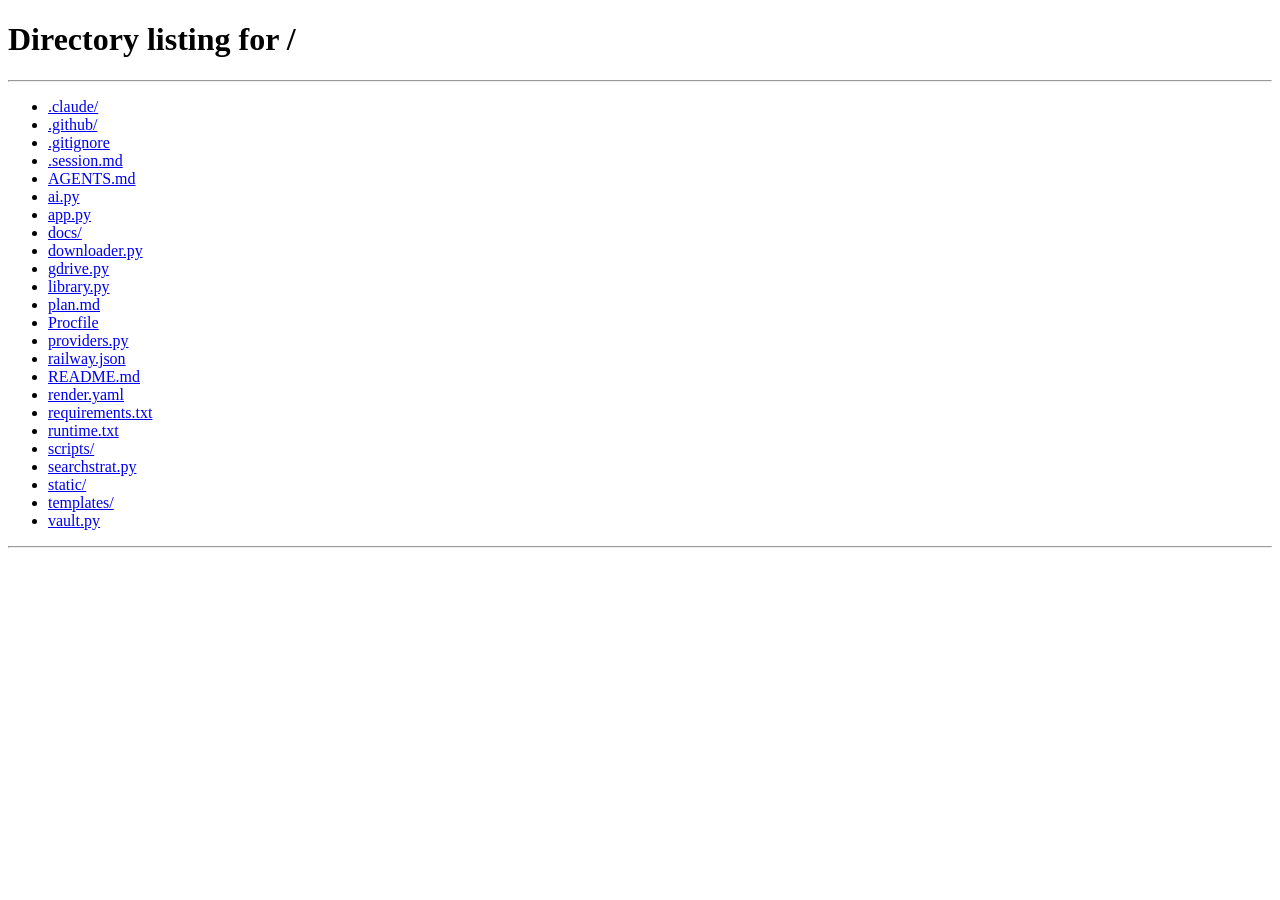
==== commit c4ff9b55: "feat: unified sign-out + Systematic Review deep-link - window.signOut() clears the shared reyanda_us" ====
--- a/docs/index.html
+++ b/docs/index.html
@@ -8,6 +8,14 @@
     <link rel="preconnect" href="https://fonts.gstatic.com" crossorigin>
     <link href="https://fonts.googleapis.com/css2?family=Inter:wght@400;500;600;700&family=DM+Sans:wght@500;700&display=swap" rel="stylesheet">
     <link rel="stylesheet" href="./style.css">
+    <script>
+    // Auth gate — redirect to landing page if not logged in
+    (function(){
+        var u = localStorage.getItem('reyanda_user');
+        if (!u) { location.href = '/'; return; }
+        try { var user = JSON.parse(u); document.body.setAttribute('data-user', user.email || ''); } catch(e) {}
+    })();
+    </script>
 </head>
 <body>
     <nav class="navbar">
@@ -15,36 +23,35 @@
             <svg viewBox="0 0 24 24" fill="none" stroke="currentColor" stroke-width="1.8" stroke-linejoin="round"><rect x="3" y="3" width="7" height="7" rx="1.5"/><rect x="14" y="3" width="7" height="7" rx="1.5"/><rect x="3" y="14" width="7" height="7" rx="1.5"/><rect x="14" y="14" width="7" height="7" rx="1.5"/></svg>
         </button>
         <a href="./" class="nav-logo">
-            <div class="nav-logo-icon"><svg viewBox="0 0 24 24" fill="none" stroke="currentColor" stroke-width="1.7" stroke-linecap="round" stroke-linejoin="round"><path d="M18.5 7.5c-3.2-.7-6.2.3-8.3 2.7"/><path d="M16.8 9c2.4 1.9 2.8 5.1.6 7.3-2.7 2.6-7.1 2.3-10.1-.4C5.5 14.4 5 12.1 5.8 10"/><path d="M5.8 10C5 9.2 5.1 7.9 6.2 7.3"/><path d="m8.4 16.4-.9 2.4M10.8 16.7l-.4 2.5M13.1 16.2l.8 2.4"/><circle cx="8.2" cy="9.8" r=".5" fill="currentColor"/></svg></div>
+            <div class="nav-logo-icon"><svg viewBox="0 0 122.88 117.15" fill="currentColor"><path d="M50.85,51.63C39.94,50.25,32.07,47,29.78,40.17a88.2,88.2,0,0,0,22.5-4.85c10.46-4,21.85-7.31,33.53-5.51A46.4,46.4,0,0,1,83.5,42.54a44.27,44.27,0,0,1-4.81,10.75c-9-1.58-18.91-.53-27.84-1.66ZM86.77,62.46l.09-1.66a22.47,22.47,0,0,0-3-1.45c-.4-.15-.8-.3-1.19-.43-6.39,2.44-9.22,10.06-9.4,17C75.6,71.64,78.76,62.61,84,62.47Zm-18.84-7.4,4.42.67-5.07,7.42C64.81,66.77,60.88,66,57.22,65l-21.41-5.9C32,63.45,30,68.67,28,74.54A28.62,28.62,0,0,1,32.73,58.3a3.64,3.64,0,0,1,3.74-1.9l25.82,6,5.64-7.34ZM98.29,85.57c-5.58,2.3-8.37,8.61-9,14.84.48-.34,1-.69,1.4-1,1.73-3.59,3.89-8,6.81-9.66a20.22,20.22,0,0,0,.66-3.13c0-.33.09-.67.12-1Zm-.79-6L97.65,77c-.13-.58-.28-1.17-.45-1.74-9.07.46-13,9.59-13.19,17.78,2.32-4.28,5.49-13.31,10.71-13.45ZM93.41,70l.15-2.69-.27-.4a4.09,4.09,0,0,1-.52-1,1.44,1.44,0,0,1-.25-.18c-8.65.82-12.4,9.73-12.6,17.74C82.24,79.19,85.4,70.16,90.62,70ZM27.12,45c-1.49-.35-2.93-.72-4.33-1.13a61,61,0,0,1-8.44-3.06c-4.84-2.22-9.22-5.14-11.81-8.26A9.88,9.88,0,0,1,0,27.08,7,7,0,0,1,2.3,21.52c.2-.2.4-.39.63-.58A13,13,0,0,1,1.6,16a14,14,0,0,1,1-6,14.46,14.46,0,0,1,7.71-7.37A32.55,32.55,0,0,1,22.11.05a46.74,46.74,0,0,1,19.06,3,163.81,163.81,0,0,1,14.77,7.37c.17.08.34.17.49.26,7.33,4,13.4,7.28,18,6.87a1,1,0,0,1,.17,2l-.57,0,.86.05c2.21.12,4.39.18,6.52.17s4.22-.09,6.32-.25a1,1,0,1,1,.16,2q-3.15.24-6.48.25c-2.19,0-4.41-.05-6.63-.17-6.63-.36-13.22-1.25-19.81-2.15-5.28-.71-10.57-1.43-15.94-1.87S28.61,17,24.14,17a43.47,43.47,0,0,0-11.58,1.44,27.17,27.17,0,0,0-7,3,25.66,25.66,0,0,0,4,4.85,54.46,54.46,0,0,0,9.15,6.92c2.3,1.44,4.8,2.85,7.46,4.23a4.49,4.49,0,0,0-.8,1.88C22.59,38,20,36.5,17.61,35a57.23,57.23,0,0,1-9.49-7.19,27.53,27.53,0,0,1-4.18-5.06l-.2.19a5,5,0,0,0-1.69,4,8,8,0,0,0,2.06,4.35C6.5,34.18,10.62,36.91,15.2,39a59.06,59.06,0,0,0,8.15,3q1.24.36,2.55.69A16.27,16.27,0,0,0,27.12,45ZM4.6,19.71A29.67,29.67,0,0,1,12,16.52,45.14,45.14,0,0,1,24.12,15c4.6-.06,9.68.24,15.11.69s10.69,1.16,16,1.89,10.8,1.46,16.2,1.9c-4.56-.75-9.86-3.63-16-7L55,12.24A159.65,159.65,0,0,0,40.39,5a44.67,44.67,0,0,0-18.2-2.89A30.51,30.51,0,0,0,11.13,4.45a12.37,12.37,0,0,0-6.66,6.3,11.79,11.79,0,0,0-.84,5.12,10.61,10.61,0,0,0,1,3.84Zm51.91,18a3.83,3.83,0,1,1-3.82,3.83,3.83,3.83,0,0,1,3.82-3.83Zm32-7.36a43.8,43.8,0,0,1,16.26,7.46,41.42,41.42,0,0,1,5.77,5,47.76,47.76,0,0,1-6.39,10.62,41.74,41.74,0,0,1-8.79,8.78A24,24,0,0,0,89.29,57a29.15,29.15,0,0,0-7.78-3.12,49.11,49.11,0,0,0,4.57-10.54,50.1,50.1,0,0,0,2.42-13Zm24,14.75a45.74,45.74,0,0,1,10,23,51.14,51.14,0,0,1-8.33,6.41,41.61,41.61,0,0,1-11.5,5.27A34.24,34.24,0,0,0,97,64.37a45.38,45.38,0,0,0,9.29-9.28,52.6,52.6,0,0,0,6.22-10Zm10.32,26.39a36.58,36.58,0,0,1-8.62,26.29c-.63-.13-1.26-.27-1.88-.42a43.55,43.55,0,0,1-11.25-4.19c.22-.53.42-1.08.6-1.63a26.92,26.92,0,0,0,1.2-9c3.6-.75,8.3-2.92,12.73-5.7a57.8,57.8,0,0,0,7.22-5.32ZM112.09,100q-7.8,7.88-21,13c-4.19,3.12-9,4.46-12.77,4.07-9.5-1-9.51-13.61-.44-13.87,2.75-.08,6.48.71,11.4,2.57A27.7,27.7,0,0,0,99.89,95.56a46.62,46.62,0,0,0,11.81,4.38l.39.1Z"/></svg></div>
             <span class="nav-logo-text">Resource Shrimp</span>
         </a>
         <div class="nav-links">
             <a href="#" class="nav-link" onclick="window.showMain();return false">Download</a>
             <a href="#" class="nav-link" onclick="window.showLibrary();return false">Library</a>
             <a href="#" class="nav-link" onclick="window.showReview();return false">Review</a>
-            <a href="#" class="nav-link nav-gear" onclick="window.openSettings();return false" title="Settings" aria-label="Settings"><svg viewBox="0 0 24 24" fill="none" stroke="currentColor" stroke-width="1.7" stroke-linecap="round" stroke-linejoin="round"><circle cx="12" cy="12" r="3.2"/><path d="M12 2.5v2.8M12 18.7v2.8M21.5 12h-2.8M5.3 12H2.5M18.7 5.3l-2 2M7.3 16.7l-2 2M18.7 18.7l-2-2M7.3 7.3l-2-2"/></svg></a>
-            <a href="https://github.com/Reyanda/resource-shrimp" target="_blank" rel="noopener" class="nav-link">GitHub</a>
+            <a href="#" class="nav-link nav-gear" onclick="window.openSettings();return false" title="Settings" aria-label="Settings"><svg viewBox="0 0 24 24" fill="none" stroke="currentColor" stroke-width="1.7" stroke-linecap="round" stroke-linejoin="round"><path d="M12.22 2h-.44a2 2 0 0 0-2 2v.18a2 2 0 0 1-1 1.73l-.43.25a2 2 0 0 1-2 0l-.15-.08a2 2 0 0 0-2.73.73l-.22.38a2 2 0 0 0 .73 2.73l.15.1a2 2 0 0 1 1 1.72v.51a2 2 0 0 1-1 1.74l-.15.09a2 2 0 0 0-.73 2.73l.22.38a2 2 0 0 0 2.73.73l.15-.08a2 2 0 0 1 2 0l.43.25a2 2 0 0 1 1 1.73V20a2 2 0 0 0 2 2h.44a2 2 0 0 0 2-2v-.18a2 2 0 0 1 1-1.73l.43-.25a2 2 0 0 1 2 0l.15.08a2 2 0 0 0 2.73-.73l.22-.39a2 2 0 0 0-.73-2.73l-.15-.08a2 2 0 0 1-1-1.74v-.5a2 2 0 0 1 1-1.74l.15-.09a2 2 0 0 0 .73-2.73l-.22-.38a2 2 0 0 0-2.73-.73l-.15.08a2 2 0 0 1-2 0l-.43-.25a2 2 0 0 1-1-1.73V4a2 2 0 0 0-2-2z"/><circle cx="12" cy="12" r="3"/></svg></a>
+            <a href="#" class="nav-link nav-signout" onclick="window.signOut();return false" title="Sign out" aria-label="Sign out"><svg viewBox="0 0 24 24" fill="none" stroke="currentColor" stroke-width="1.7" stroke-linecap="round" stroke-linejoin="round"><path d="M9 21H5a2 2 0 0 1-2-2V5a2 2 0 0 1 2-2h4"/><polyline points="16 17 21 12 16 7"/><line x1="21" y1="12" x2="9" y2="12"/></svg></a>
         </div>
     </nav>
 
     <div class="rooms-panel" id="roomsPanel">
         <div class="rooms-title">Rooms</div>
         <a class="room-item current" href="./">
-            <span class="room-ico"><svg viewBox="0 0 24 24" fill="none" stroke="currentColor" stroke-width="1.6" stroke-linecap="round" stroke-linejoin="round"><path d="M18.5 7.5c-3.2-.7-6.2.3-8.3 2.7"/><path d="M16.8 9c2.4 1.9 2.8 5.1.6 7.3-2.7 2.6-7.1 2.3-10.1-.4C5.5 14.4 5 12.1 5.8 10"/><path d="M5.8 10C5 9.2 5.1 7.9 6.2 7.3"/><path d="m8.4 16.4-.9 2.4M10.8 16.7l-.4 2.5M13.1 16.2l.8 2.4"/><circle cx="8.2" cy="9.8" r=".5" fill="currentColor"/></svg></span>
+            <span class="room-ico"><svg viewBox="0 0 122.88 117.15" fill="currentColor"><path d="M50.85,51.63C39.94,50.25,32.07,47,29.78,40.17a88.2,88.2,0,0,0,22.5-4.85c10.46-4,21.85-7.31,33.53-5.51A46.4,46.4,0,0,1,83.5,42.54a44.27,44.27,0,0,1-4.81,10.75c-9-1.58-18.91-.53-27.84-1.66ZM86.77,62.46l.09-1.66a22.47,22.47,0,0,0-3-1.45c-.4-.15-.8-.3-1.19-.43-6.39,2.44-9.22,10.06-9.4,17C75.6,71.64,78.76,62.61,84,62.47Zm-18.84-7.4,4.42.67-5.07,7.42C64.81,66.77,60.88,66,57.22,65l-21.41-5.9C32,63.45,30,68.67,28,74.54A28.62,28.62,0,0,1,32.73,58.3a3.64,3.64,0,0,1,3.74-1.9l25.82,6,5.64-7.34ZM98.29,85.57c-5.58,2.3-8.37,8.61-9,14.84.48-.34,1-.69,1.4-1,1.73-3.59,3.89-8,6.81-9.66a20.22,20.22,0,0,0,.66-3.13c0-.33.09-.67.12-1Zm-.79-6L97.65,77c-.13-.58-.28-1.17-.45-1.74-9.07.46-13,9.59-13.19,17.78,2.32-4.28,5.49-13.31,10.71-13.45ZM93.41,70l.15-2.69-.27-.4a4.09,4.09,0,0,1-.52-1,1.44,1.44,0,0,1-.25-.18c-8.65.82-12.4,9.73-12.6,17.74C82.24,79.19,85.4,70.16,90.62,70ZM27.12,45c-1.49-.35-2.93-.72-4.33-1.13a61,61,0,0,1-8.44-3.06c-4.84-2.22-9.22-5.14-11.81-8.26A9.88,9.88,0,0,1,0,27.08,7,7,0,0,1,2.3,21.52c.2-.2.4-.39.63-.58A13,13,0,0,1,1.6,16a14,14,0,0,1,1-6,14.46,14.46,0,0,1,7.71-7.37A32.55,32.55,0,0,1,22.11.05a46.74,46.74,0,0,1,19.06,3,163.81,163.81,0,0,1,14.77,7.37c.17.08.34.17.49.26,7.33,4,13.4,7.28,18,6.87a1,1,0,0,1,.17,2l-.57,0,.86.05c2.21.12,4.39.18,6.52.17s4.22-.09,6.32-.25a1,1,0,1,1,.16,2q-3.15.24-6.48.25c-2.19,0-4.41-.05-6.63-.17-6.63-.36-13.22-1.25-19.81-2.15-5.28-.71-10.57-1.43-15.94-1.87S28.61,17,24.14,17a43.47,43.47,0,0,0-11.58,1.44,27.17,27.17,0,0,0-7,3,25.66,25.66,0,0,0,4,4.85,54.46,54.46,0,0,0,9.15,6.92c2.3,1.44,4.8,2.85,7.46,4.23a4.49,4.49,0,0,0-.8,1.88C22.59,38,20,36.5,17.61,35a57.23,57.23,0,0,1-9.49-7.19,27.53,27.53,0,0,1-4.18-5.06l-.2.19a5,5,0,0,0-1.69,4,8,8,0,0,0,2.06,4.35C6.5,34.18,10.62,36.91,15.2,39a59.06,59.06,0,0,0,8.15,3q1.24.36,2.55.69A16.27,16.27,0,0,0,27.12,45ZM4.6,19.71A29.67,29.67,0,0,1,12,16.52,45.14,45.14,0,0,1,24.12,15c4.6-.06,9.68.24,15.11.69s10.69,1.16,16,1.89,10.8,1.46,16.2,1.9c-4.56-.75-9.86-3.63-16-7L55,12.24A159.65,159.65,0,0,0,40.39,5a44.67,44.67,0,0,0-18.2-2.89A30.51,30.51,0,0,0,11.13,4.45a12.37,12.37,0,0,0-6.66,6.3,11.79,11.79,0,0,0-.84,5.12,10.61,10.61,0,0,0,1,3.84Zm51.91,18a3.83,3.83,0,1,1-3.82,3.83,3.83,3.83,0,0,1,3.82-3.83Zm32-7.36a43.8,43.8,0,0,1,16.26,7.46,41.42,41.42,0,0,1,5.77,5,47.76,47.76,0,0,1-6.39,10.62,41.74,41.74,0,0,1-8.79,8.78A24,24,0,0,0,89.29,57a29.15,29.15,0,0,0-7.78-3.12,49.11,49.11,0,0,0,4.57-10.54,50.1,50.1,0,0,0,2.42-13Zm24,14.75a45.74,45.74,0,0,1,10,23,51.14,51.14,0,0,1-8.33,6.41,41.61,41.61,0,0,1-11.5,5.27A34.24,34.24,0,0,0,97,64.37a45.38,45.38,0,0,0,9.29-9.28,52.6,52.6,0,0,0,6.22-10Zm10.32,26.39a36.58,36.58,0,0,1-8.62,26.29c-.63-.13-1.26-.27-1.88-.42a43.55,43.55,0,0,1-11.25-4.19c.22-.53.42-1.08.6-1.63a26.92,26.92,0,0,0,1.2-9c3.6-.75,8.3-2.92,12.73-5.7a57.8,57.8,0,0,0,7.22-5.32ZM112.09,100q-7.8,7.88-21,13c-4.19,3.12-9,4.46-12.77,4.07-9.5-1-9.51-13.61-.44-13.87,2.75-.08,6.48.71,11.4,2.57A27.7,27.7,0,0,0,99.89,95.56a46.62,46.62,0,0,0,11.81,4.38l.39.1Z"/></svg></span>
             <span class="room-text"><span class="room-name">Resource Shrimp</span><span class="room-desc">Acquire & interrogate research</span></span>
             <span class="room-badge">Current</span>
         </a>
-        <a class="room-item" href="https://reyanda.github.io/open-canvas-studio/" target="_blank" rel="noopener">
-            <span class="room-ico"><svg viewBox="0 0 24 24" fill="none" stroke="currentColor" stroke-width="1.6" stroke-linejoin="round"><rect x="3" y="4" width="18" height="14" rx="2"/><path d="M3 14l4-3 3 2 4-4 7 5"/><circle cx="8.5" cy="8.5" r="1.4"/></svg></span>
+        <a class="room-item ocs-room" href="https://reyanda.github.io/open-canvas-studio/" target="_blank" rel="noopener">
+            <span class="room-ico"><svg viewBox="0 0 24 24" fill="none" stroke="currentColor" stroke-width="1.8" stroke-linecap="round" stroke-linejoin="round"><rect x="3" y="3" width="18" height="15" rx="2"/><path d="M6 14c2.5-4 7.5-4 10 0"/><path d="M11 5l3 3-5 5H6V9l5-5z"/></svg></span>
             <span class="room-text"><span class="room-name">Open Canvas Studio</span><span class="room-desc">Create publication figures</span></span>
         </a>
     </div>
 
     <div class="container">
         <section class="hero">
-            <div class="pill-badge"><span class="pill-dot"></span>Free & open source</div>
-            <h1>Download anything.<br>Beautifully.</h1>
-            <p>Videos, music, and academic papers from YouTube, arXiv, DOI, and 1000+ sources.</p>
+            <h1>Resource collection</h1>
+            <p>Acquire papers, media, and conversations into your sandbox.</p>
         </section>
 
         <div class="input-card">
@@ -186,10 +193,7 @@
         </section>
 
         <footer class="footer">
-            <div class="footer-links">
-                <a href="https://github.com/Reyanda/resource-shrimp" target="_blank" rel="noopener" class="footer-link">GitHub</a>
-            </div>
-            <div class="footer-copy">Built by Reyanda. Your files stay in your sandbox.</div>
+            <div class="footer-copy">Your files stay in your sandbox.</div>
         </footer>
     </div>
 
